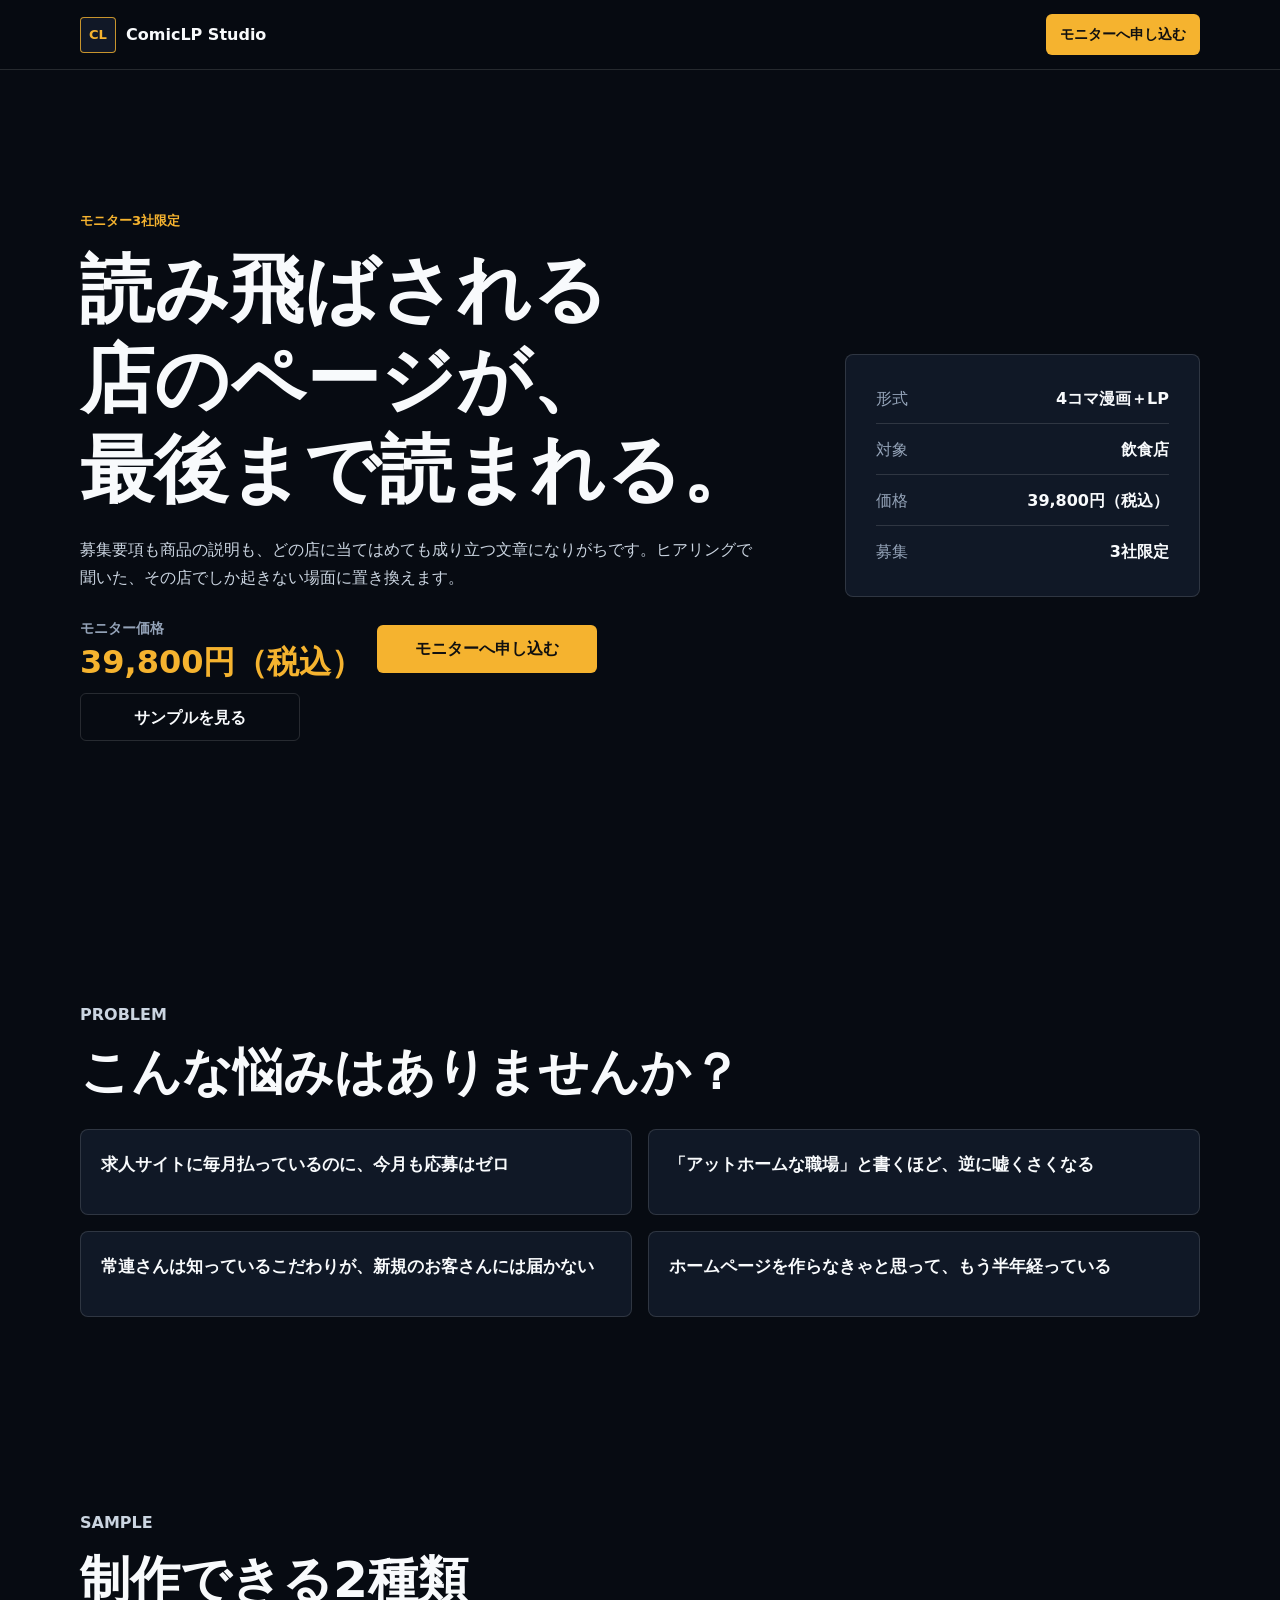
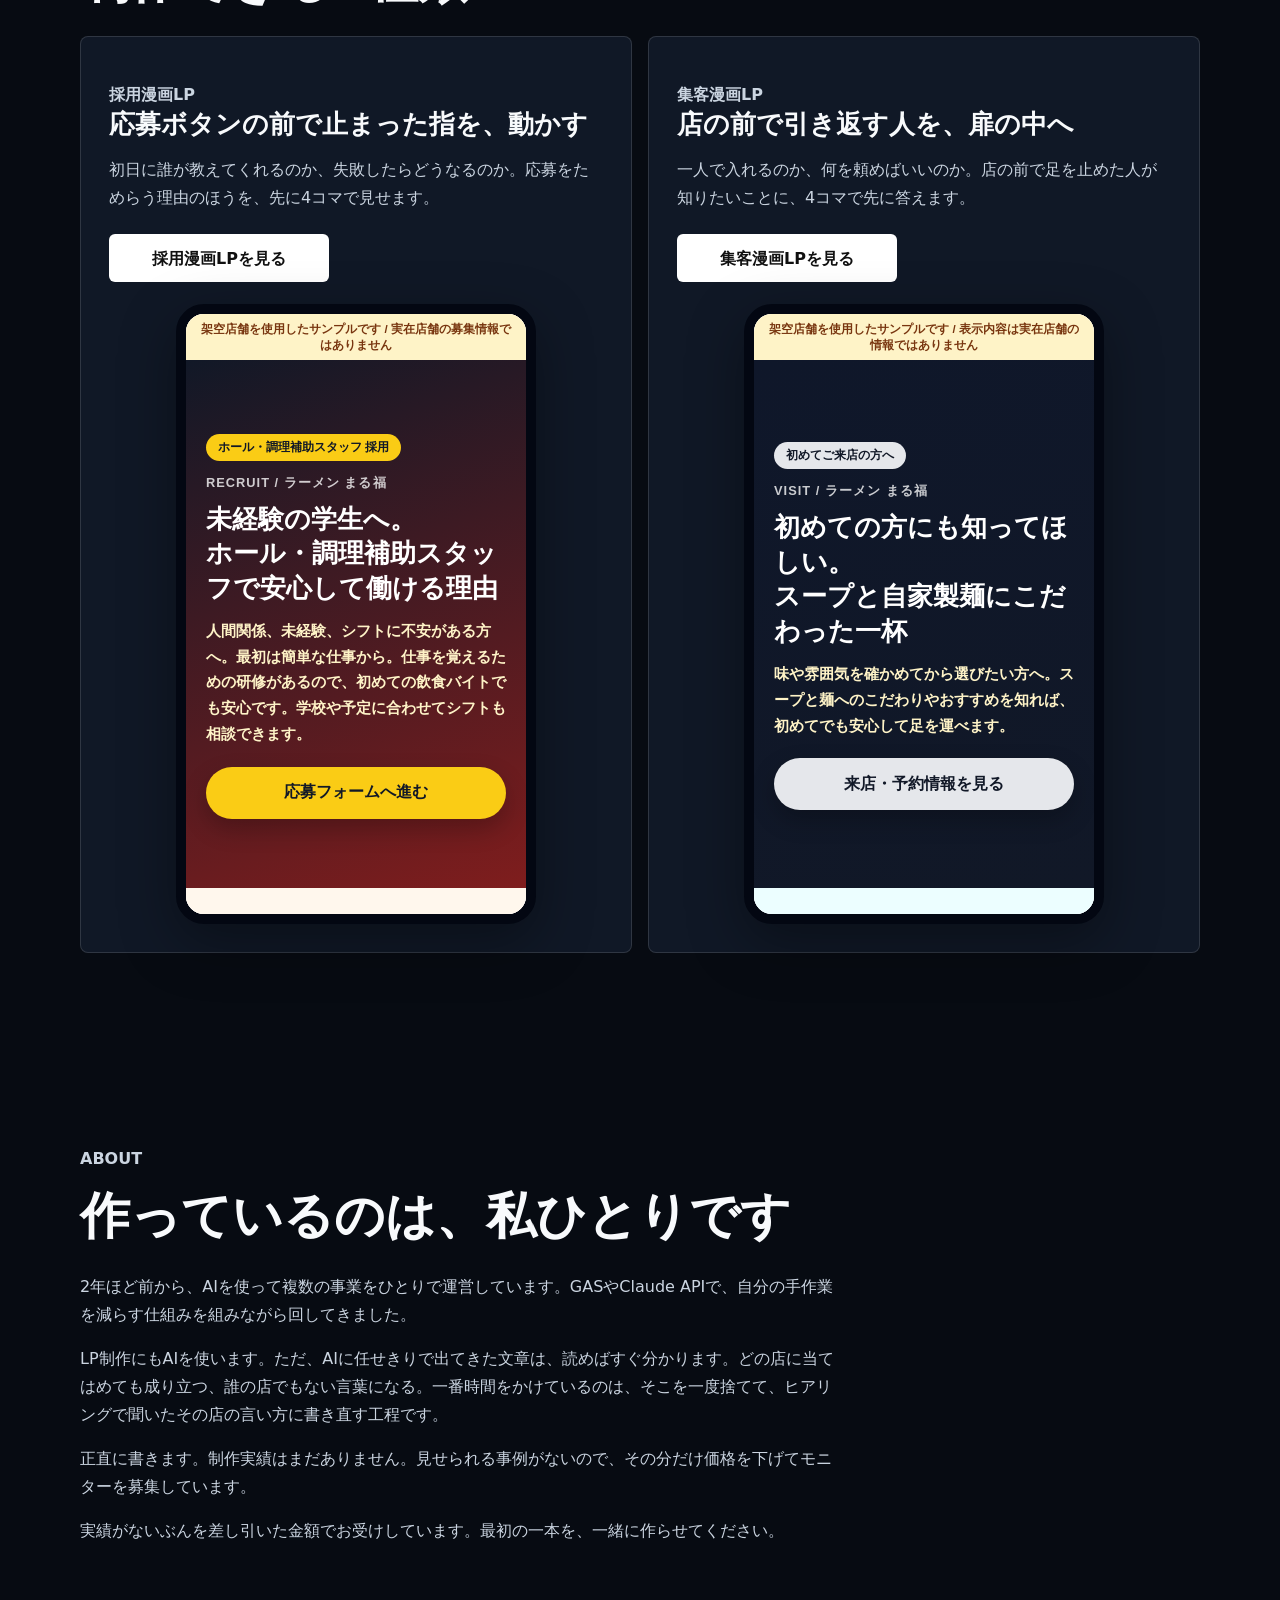
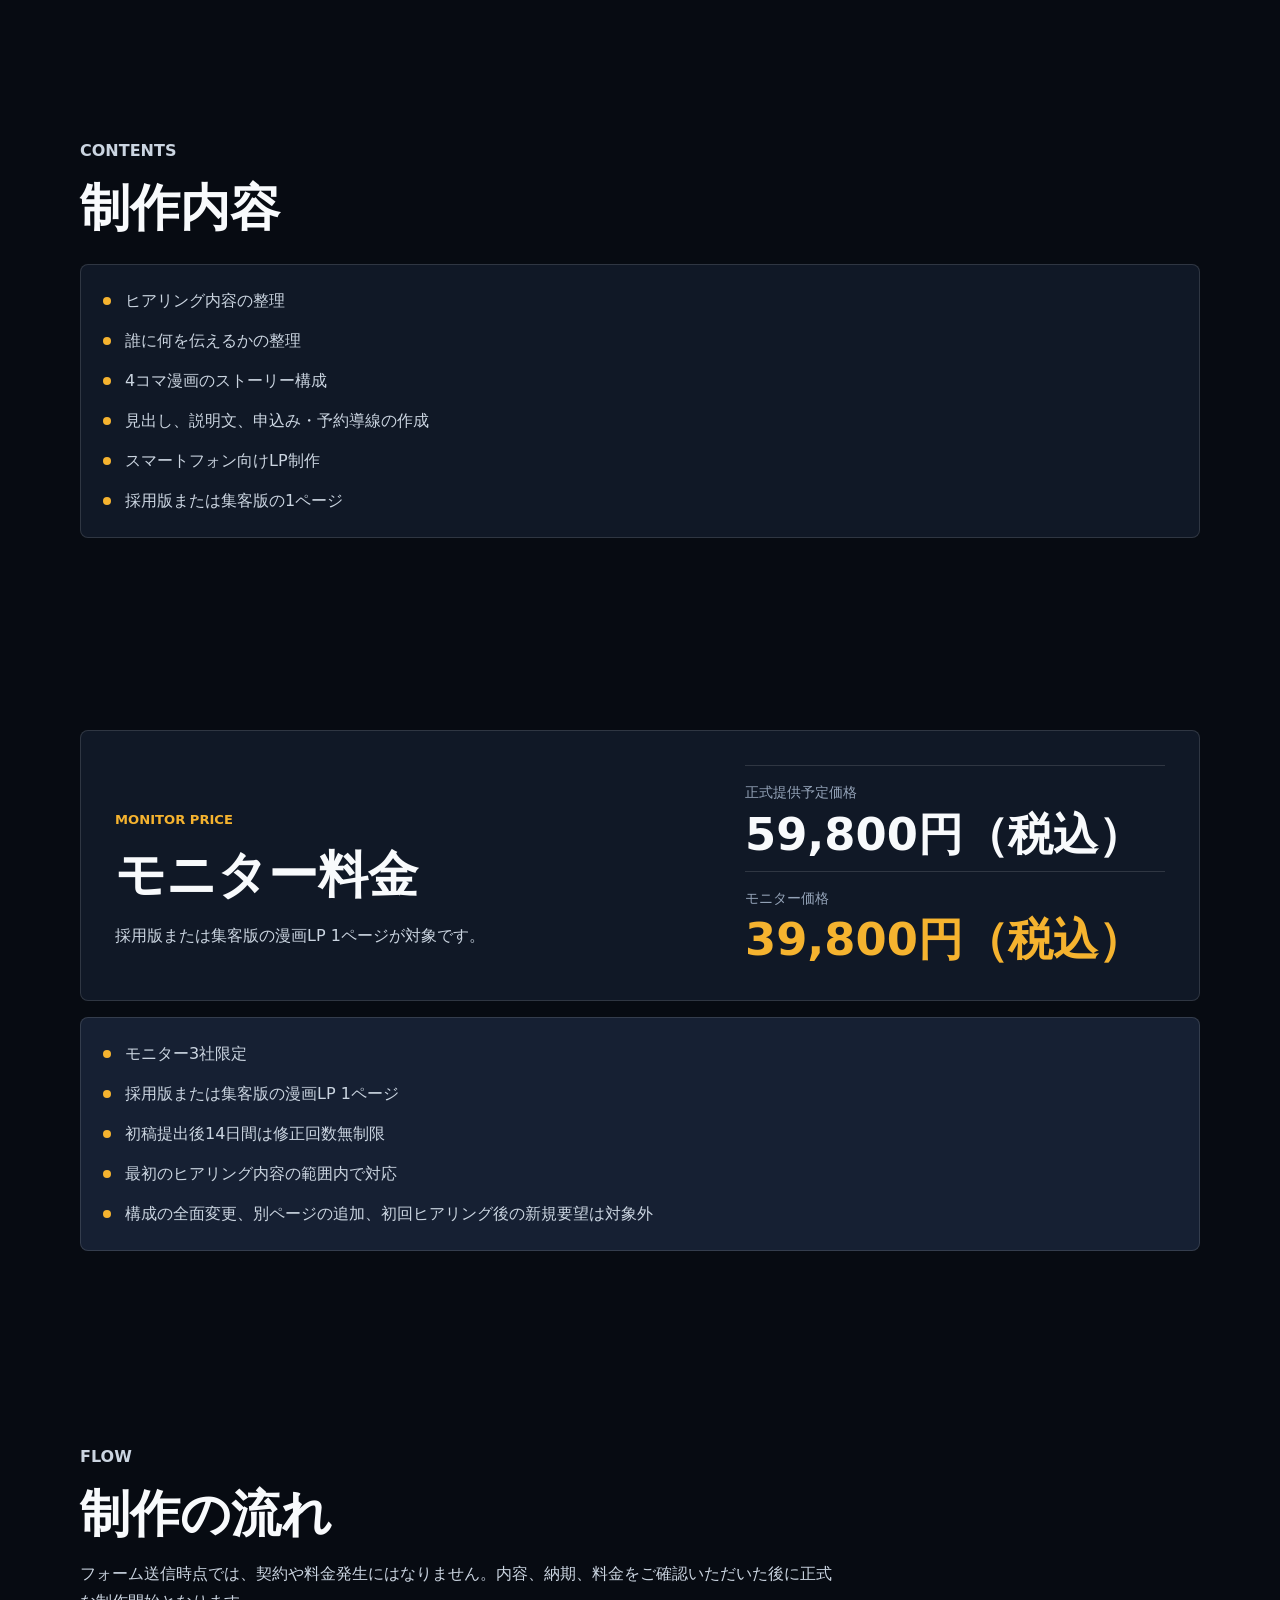
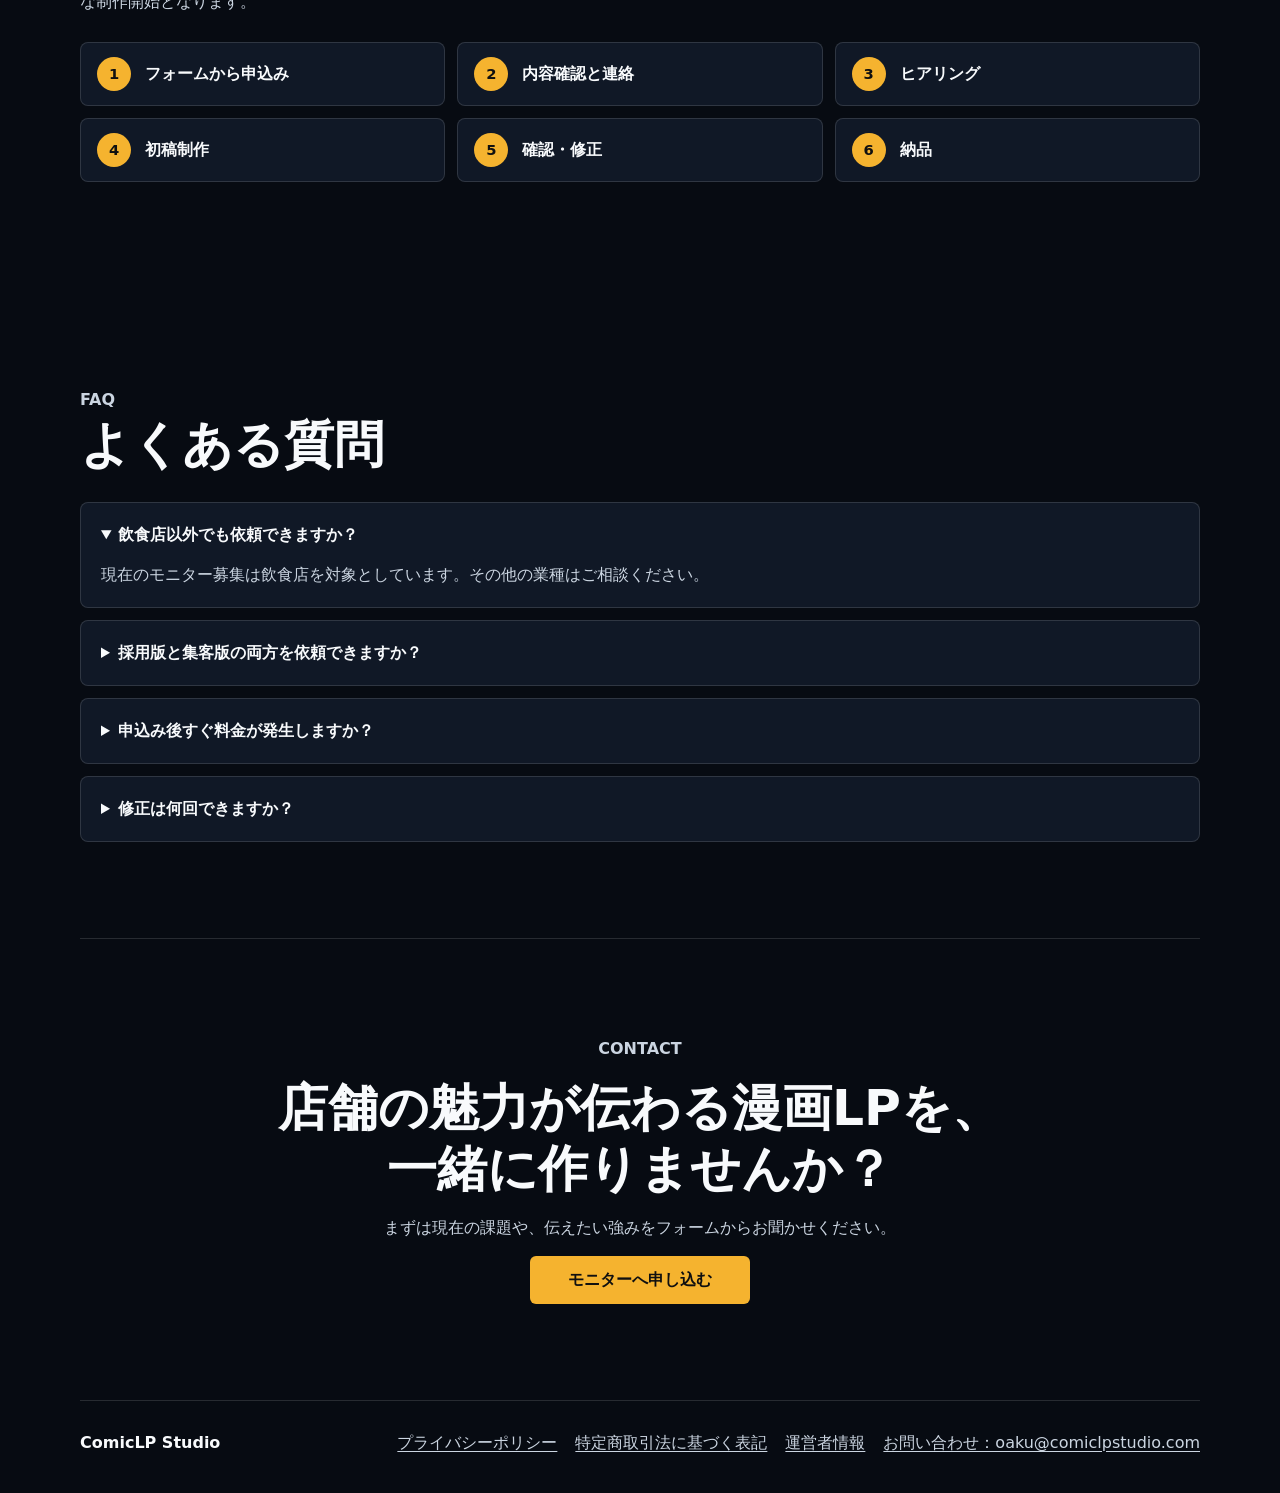
==== monitor/index.html @ be1a7aa9 "Raise monitor pricing to 39,800 yen Monitor price 9,800 -> 39,800 yen, planned regular price 39,800 " ====
<!doctype html>
<html lang="ja">
<head>
  <meta charset="UTF-8" />
  <meta name="viewport" content="width=device-width, initial-scale=1.0" />
  <meta name="description" content="ComicLP Studioは、飲食店の採用や来店につなげる内容を4コマ漫画とスマホLPにまとめる制作サービスです。" />
  <title>ComicLP Studio | モニター募集</title>
  <link rel="stylesheet" href="./style.css" />
</head>
<body>
  <a class="skip-link" href="#main">本文へ移動</a>

  <header class="site-header">
    <a class="brand" href="./" aria-label="ComicLP Studio">
      <span class="brand-mark" aria-hidden="true">CL</span>
      <span>ComicLP Studio</span>
    </a>
    <a class="header-cta" href="https://docs.google.com/forms/d/e/1FAIpQLSeUxKD--f7Q-5MHm_5NgAapy4Ypny5XCe5Upr11thAgPYnd_Q/viewform" target="_blank" rel="noopener noreferrer">モニターへ申し込む</a>
  </header>

  <main id="main">
    <section class="hero section">
      <div class="hero-copy">
        <p class="eyebrow">モニター3社限定</p>
        <h1>
          <span class="hero-title-line">読み飛ばされる</span>
          <span class="hero-title-line">店のページが、</span>
          <span class="hero-title-line">最後まで読まれる。</span>
        </h1>
        <p class="hero-lead">
          募集要項も商品の説明も、どの店に当てはめても成り立つ文章になりがちです。ヒアリングで聞いた、その店でしか起きない場面に置き換えます。
        </p>
        <div class="hero-offer">
          <p class="hero-price"><span>モニター価格</span><strong>39,800円（税込）</strong></p>
          <a class="button primary" href="https://docs.google.com/forms/d/e/1FAIpQLSeUxKD--f7Q-5MHm_5NgAapy4Ypny5XCe5Upr11thAgPYnd_Q/viewform" target="_blank" rel="noopener noreferrer">モニターへ申し込む</a>
        </div>
        <div class="hero-actions">
          <a class="button ghost" href="#samples">サンプルを見る</a>
        </div>
      </div>
      <div class="hero-panel" aria-label="制作内容の概要">
        <dl>
          <div>
            <dt>形式</dt>
            <dd>4コマ漫画＋LP</dd>
          </div>
          <div>
            <dt>対象</dt>
            <dd>飲食店</dd>
          </div>
          <div>
            <dt>価格</dt>
            <dd>39,800円（税込）</dd>
          </div>
          <div>
            <dt>募集</dt>
            <dd>3社限定</dd>
          </div>
        </dl>
      </div>
    </section>

    <section class="section problems">
      <div class="section-heading">
        <p class="section-label">Problem</p>
        <h2>こんな悩みはありませんか？</h2>
      </div>
      <div class="problem-grid">
        <article>求人サイトに毎月払っているのに、今月も応募はゼロ</article>
        <article>「アットホームな職場」と書くほど、逆に嘘くさくなる</article>
        <article>常連さんは知っているこだわりが、新規のお客さんには届かない</article>
        <article>ホームページを作らなきゃと思って、もう半年経っている</article>
      </div>
    </section>

    <section id="samples" class="section samples">
      <div class="section-heading">
        <p class="section-label">Sample</p>
        <h2>制作できる2種類</h2>
      </div>
      <div class="sample-grid">
        <article class="sample-card">
          <div class="sample-copy">
            <p class="sample-type">採用漫画LP</p>
            <h3>応募ボタンの前で止まった指を、動かす</h3>
            <p>
              初日に誰が教えてくれるのか、失敗したらどうなるのか。応募をためらう理由のほうを、先に4コマで見せます。
            </p>
            <a class="button secondary" href="../samples/recruiting/">採用漫画LPを見る</a>
          </div>
          <div class="phone-frame" aria-label="採用漫画LPのスマホプレビュー">
            <iframe src="../samples/recruiting/" title="採用漫画LPサンプル" loading="lazy"></iframe>
          </div>
        </article>

        <article class="sample-card">
          <div class="sample-copy">
            <p class="sample-type">集客漫画LP</p>
            <h3>店の前で引き返す人を、扉の中へ</h3>
            <p>
              一人で入れるのか、何を頼めばいいのか。店の前で足を止めた人が知りたいことに、4コマで先に答えます。
            </p>
            <a class="button secondary" href="../samples/leadgen/">集客漫画LPを見る</a>
          </div>
          <div class="phone-frame" aria-label="集客漫画LPのスマホプレビュー">
            <iframe src="../samples/leadgen/" title="集客漫画LPサンプル" loading="lazy"></iframe>
          </div>
        </article>
      </div>
    </section>

    <section class="section about">
      <div class="section-heading">
        <p class="section-label">About</p>
        <h2>作っているのは、私ひとりです</h2>
      </div>
      <div class="about-body">
        <p>2年ほど前から、AIを使って複数の事業をひとりで運営しています。GASやClaude APIで、自分の手作業を減らす仕組みを組みながら回してきました。</p>
        <p>LP制作にもAIを使います。ただ、AIに任せきりで出てきた文章は、読めばすぐ分かります。どの店に当てはめても成り立つ、誰の店でもない言葉になる。一番時間をかけているのは、そこを一度捨てて、ヒアリングで聞いたその店の言い方に書き直す工程です。</p>
        <p>正直に書きます。制作実績はまだありません。見せられる事例がないので、その分だけ価格を下げてモニターを募集しています。</p>
        <p>実績がないぶんを差し引いた金額でお受けしています。最初の一本を、一緒に作らせてください。</p>
      </div>
    </section>

    <section class="section deliverables">
      <div class="section-heading">
        <p class="section-label">Contents</p>
        <h2>制作内容</h2>
      </div>
      <ul class="check-list">
        <li>ヒアリング内容の整理</li>
        <li>誰に何を伝えるかの整理</li>
        <li>4コマ漫画のストーリー構成</li>
        <li>見出し、説明文、申込み・予約導線の作成</li>
        <li>スマートフォン向けLP制作</li>
        <li>採用版または集客版の1ページ</li>
      </ul>
    </section>

    <section class="section pricing">
      <div class="price-box">
        <div>
          <p class="section-label">Monitor Price</p>
          <h2>モニター料金</h2>
          <p class="price-note">採用版または集客版の漫画LP 1ページが対象です。</p>
        </div>
        <div class="price-stack">
          <p><span>正式提供予定価格</span><strong>59,800円（税込）</strong></p>
          <p class="monitor-price"><span>モニター価格</span><strong>39,800円（税込）</strong></p>
        </div>
      </div>
      <ul class="terms-list">
        <li>モニター3社限定</li>
        <li>採用版または集客版の漫画LP 1ページ</li>
        <li>初稿提出後14日間は修正回数無制限</li>
        <li>最初のヒアリング内容の範囲内で対応</li>
        <li>構成の全面変更、別ページの追加、初回ヒアリング後の新規要望は対象外</li>
      </ul>
    </section>

    <section class="section flow">
      <div class="section-heading">
        <p class="section-label">Flow</p>
        <h2>制作の流れ</h2>
        <p>フォーム送信時点では、契約や料金発生にはなりません。内容、納期、料金をご確認いただいた後に正式な制作開始となります。</p>
      </div>
      <ol class="flow-list">
        <li><span>1</span>フォームから申込み</li>
        <li><span>2</span>内容確認と連絡</li>
        <li><span>3</span>ヒアリング</li>
        <li><span>4</span>初稿制作</li>
        <li><span>5</span>確認・修正</li>
        <li><span>6</span>納品</li>
      </ol>
    </section>

    <section class="section faq">
      <div class="section-heading">
        <p class="section-label">FAQ</p>
        <h2>よくある質問</h2>
      </div>
      <div class="faq-list">
        <details open>
          <summary>飲食店以外でも依頼できますか？</summary>
          <p>現在のモニター募集は飲食店を対象としています。その他の業種はご相談ください。</p>
        </details>
        <details>
          <summary>採用版と集客版の両方を依頼できますか？</summary>
          <p>モニター価格はどちらか1ページが対象です。2ページ目は別途ご相談ください。</p>
        </details>
        <details>
          <summary>申込み後すぐ料金が発生しますか？</summary>
          <p>いいえ。内容、納期、料金をご確認いただいた後に正式な制作開始となります。</p>
        </details>
        <details>
          <summary>修正は何回できますか？</summary>
          <p>初稿提出後14日間、最初のヒアリング内容の範囲内で回数無制限です。</p>
        </details>
      </div>
    </section>

    <section class="section final-cta">
      <p class="section-label">Contact</p>
      <h2>店舗の魅力が伝わる漫画LPを、<br>一緒に作りませんか？</h2>
      <p>まずは現在の課題や、伝えたい強みをフォームからお聞かせください。</p>
      <a class="button primary" href="https://docs.google.com/forms/d/e/1FAIpQLSeUxKD--f7Q-5MHm_5NgAapy4Ypny5XCe5Upr11thAgPYnd_Q/viewform" target="_blank" rel="noopener noreferrer">モニターへ申し込む</a>
    </section>
  </main>

  <footer class="site-footer">
    <div>
      <p class="footer-brand">ComicLP Studio</p>
    </div>
    <nav aria-label="フッターリンク">
      <a href="./privacy/">プライバシーポリシー</a>
      <a href="./legal/">特定商取引法に基づく表記</a>
      <a href="./operator/">運営者情報</a>
      <a href="mailto:oaku@comiclpstudio.com">お問い合わせ：oaku@comiclpstudio.com</a>
    </nav>
  </footer>

  <script src="./script.js" defer></script>
</body>
</html>
---- monitor/style.css ----
:root {
  color-scheme: dark;
  --bg: #070b12;
  --panel: #101826;
  --panel-soft: #162033;
  --line: rgba(255, 255, 255, 0.13);
  --text: #f8fafc;
  --muted: #cbd5e1;
  --subtle: #94a3b8;
  --accent: #f5b32f;
  --accent-strong: #f97316;
  --ink: #101010;
  --max: 1120px;
}

* {
  box-sizing: border-box;
}

html {
  scroll-behavior: smooth;
}

body {
  margin: 0;
  overflow-x: hidden;
  background: var(--bg);
  color: var(--text);
  font-family: "Yu Gothic", "YuGothic", "Hiragino Kaku Gothic ProN", "Meiryo", system-ui, sans-serif;
  line-height: 1.75;
  letter-spacing: 0;
}

a {
  color: inherit;
}

.skip-link {
  position: absolute;
  left: 16px;
  top: -80px;
  z-index: 10;
  border-radius: 4px;
  background: var(--accent);
  color: var(--ink);
  padding: 10px 14px;
  font-weight: 700;
}

.skip-link:focus {
  top: 16px;
}

.site-header {
  position: sticky;
  top: 0;
  z-index: 5;
  display: flex;
  align-items: center;
  justify-content: space-between;
  gap: 14px;
  width: 100%;
  border-bottom: 1px solid var(--line);
  background: rgba(7, 11, 18, 0.94);
  padding: 14px max(18px, calc((100vw - var(--max)) / 2));
  backdrop-filter: blur(12px);
}

.brand {
  display: inline-flex;
  align-items: center;
  gap: 10px;
  min-width: 0;
  color: var(--text);
  text-decoration: none;
  font-weight: 800;
  line-height: 1.2;
}

.brand-mark {
  display: inline-grid;
  flex: 0 0 auto;
  width: 36px;
  height: 36px;
  place-items: center;
  border: 1px solid rgba(245, 179, 47, 0.8);
  border-radius: 4px;
  background: #111827;
  color: var(--accent);
  font-size: 0.82rem;
}

.header-cta {
  display: none;
}

.section {
  width: min(100% - 36px, var(--max));
  margin: 0 auto;
  padding: 72px 0;
}

.hero {
  display: grid;
  gap: 32px;
  min-height: calc(100svh - 65px);
  align-items: center;
  padding-top: 42px;
}

.eyebrow,
.section-label,
.sample-type {
  margin: 0 0 12px;
  color: var(--accent);
  font-size: 0.82rem;
  font-weight: 800;
  letter-spacing: 0;
  text-transform: uppercase;
}

h1,
h2,
h3,
p {
  overflow-wrap: anywhere;
}

h1,
h2,
h3 {
  margin: 0;
  line-height: 1.22;
}

h1 {
  max-width: 12em;
  font-size: clamp(2.32rem, 14vw, 5.4rem);
}

.hero h1 {
  max-width: none;
  font-size: clamp(2rem, 9.3vw, 4.6rem);
}

.hero-title-line {
  display: block;
}

h2 {
  font-size: clamp(1.72rem, 8vw, 3.15rem);
}

h3 {
  font-size: clamp(1.15rem, 5vw, 1.6rem);
}

.hero-lead,
.section-heading p,
.sample-copy p,
.price-note,
.final-cta p {
  color: var(--muted);
  font-size: 1rem;
}

.hero-lead {
  max-width: 680px;
  margin: 22px 0 0;
}

.hero-actions,
.hero-offer,
.final-cta {
  display: flex;
  flex-direction: column;
  align-items: flex-start;
  gap: 14px;
}

.hero-actions {
  margin-top: 12px;
}

.hero-offer {
  margin-top: 24px;
}

.hero-price {
  display: grid;
  gap: 2px;
  margin: 0;
}

.hero-price span {
  color: var(--subtle);
  font-size: 0.88rem;
  font-weight: 800;
}

.hero-price strong {
  color: var(--accent);
  font-size: clamp(1.35rem, 6vw, 2rem);
  line-height: 1.2;
}

.button {
  display: inline-flex;
  align-items: center;
  justify-content: center;
  min-height: 48px;
  width: 100%;
  border: 1px solid transparent;
  border-radius: 6px;
  padding: 12px 18px;
  text-align: center;
  text-decoration: none;
  font-weight: 800;
  line-height: 1.35;
  transition: transform 160ms ease, border-color 160ms ease, background 160ms ease;
}

.button:hover,
.button:focus-visible {
  transform: translateY(-1px);
}

.button.primary {
  background: var(--accent);
  color: var(--ink);
}

.button.secondary {
  background: #ffffff;
  color: var(--ink);
}

.button.ghost {
  border-color: var(--line);
  background: transparent;
  color: var(--text);
}

.hero-panel,
.sample-card,
.price-box,
.faq details,
.problem-grid article,
.flow-list li,
.terms-list,
.check-list {
  border: 1px solid var(--line);
  border-radius: 8px;
  background: var(--panel);
}

.hero-panel {
  padding: 22px;
}

.hero-panel p {
  margin: 0;
  color: var(--muted);
}

.hero-panel dl {
  display: grid;
  gap: 10px;
  margin: 0;
}

.hero-panel dl div {
  display: flex;
  justify-content: space-between;
  gap: 14px;
  border-top: 1px solid var(--line);
  padding-top: 12px;
}

.hero-panel dl div:first-child {
  border-top: 0;
  padding-top: 0;
}

.hero-panel dt {
  color: var(--subtle);
}

.hero-panel dd {
  margin: 0;
  color: var(--text);
  font-weight: 800;
  text-align: right;
}

.section-heading {
  max-width: 760px;
  margin-bottom: 26px;
}

.section-heading p:last-child {
  margin: 16px 0 0;
}

.about-body {
  max-width: 760px;
}

.about-body p {
  margin: 16px 0 0;
  color: var(--muted);
  font-size: 1rem;
}

.problem-grid,
.sample-grid {
  display: grid;
  gap: 16px;
}

.problem-grid article {
  min-height: 86px;
  padding: 20px;
  color: var(--text);
  font-size: 1.04rem;
  font-weight: 800;
}

.sample-card {
  display: grid;
  gap: 22px;
  padding: 18px;
}

.sample-copy {
  min-width: 0;
}

.sample-copy p {
  margin: 16px 0 0;
}

.sample-copy .button {
  margin-top: 22px;
}

.phone-frame {
  width: min(100%, 360px);
  height: 620px;
  margin: 0 auto;
  overflow: hidden;
  border: 10px solid #030712;
  border-radius: 28px;
  background: #ffffff;
  box-shadow: 0 18px 55px rgba(0, 0, 0, 0.35);
}

.phone-frame iframe {
  display: block;
  width: 100%;
  height: 100%;
  border: 0;
  background: #ffffff;
}

.check-list,
.terms-list {
  display: grid;
  gap: 12px;
  margin: 0;
  padding: 22px;
  list-style: none;
}

.check-list li,
.terms-list li {
  position: relative;
  padding-left: 22px;
  color: var(--muted);
}

.check-list li::before,
.terms-list li::before {
  position: absolute;
  left: 0;
  top: 0.62em;
  width: 8px;
  height: 8px;
  border-radius: 50%;
  background: var(--accent);
  content: "";
}

.price-box {
  display: grid;
  gap: 24px;
  padding: 24px;
}

.price-stack {
  display: grid;
  gap: 10px;
}

.price-stack p {
  display: grid;
  gap: 4px;
  margin: 0;
  border-top: 1px solid var(--line);
  padding-top: 14px;
}

.price-stack span {
  color: var(--subtle);
  font-size: 0.88rem;
}

.price-stack strong {
  font-size: clamp(1.5rem, 9vw, 2.8rem);
  line-height: 1.15;
}

.monitor-price strong {
  color: var(--accent);
}

.terms-list {
  margin-top: 16px;
  background: var(--panel-soft);
}

.flow-list {
  display: grid;
  gap: 12px;
  margin: 0;
  padding: 0;
  list-style: none;
}

.flow-list li {
  display: flex;
  align-items: center;
  gap: 14px;
  min-height: 64px;
  padding: 14px 16px;
  color: var(--text);
  font-weight: 800;
}

.flow-list span {
  display: inline-grid;
  flex: 0 0 auto;
  width: 34px;
  height: 34px;
  place-items: center;
  border-radius: 50%;
  background: var(--accent);
  color: var(--ink);
  font-size: 0.92rem;
}

.faq-list {
  display: grid;
  gap: 12px;
}

.faq details {
  padding: 18px 20px;
}

.faq summary {
  cursor: pointer;
  color: var(--text);
  font-weight: 800;
}

.faq p {
  margin: 12px 0 0;
  color: var(--muted);
}

.final-cta {
  align-items: center;
  border-top: 1px solid var(--line);
  text-align: center;
}

.final-cta h2 {
  max-width: 780px;
}

.final-cta p {
  max-width: 680px;
  margin: 0;
}

.site-footer {
  display: flex;
  flex-direction: column;
  gap: 18px;
  width: min(100% - 36px, var(--max));
  margin: 0 auto;
  border-top: 1px solid var(--line);
  padding: 28px 0 36px;
  color: var(--muted);
}

.site-footer p {
  margin: 0;
}

.site-footer a,
.legal-main a {
  text-underline-offset: 0.18em;
}

.footer-brand {
  color: var(--text);
  font-weight: 800;
}

.site-footer nav {
  display: flex;
  flex-wrap: wrap;
  gap: 12px 18px;
}

.legal-page {
  min-height: 100svh;
}

.legal-main {
  width: min(100% - 36px, 900px);
  margin: 0 auto;
  padding: 72px 0 96px;
}

.legal-main h1 {
  max-width: none;
  font-size: clamp(2rem, 10vw, 4rem);
}

.legal-lead {
  max-width: 760px;
  margin: 20px 0 0;
  color: var(--muted);
}

.legal-section,
.operator-list {
  border-top: 1px solid var(--line);
  margin-top: 34px;
  padding-top: 28px;
}

.legal-section h2 {
  font-size: clamp(1.22rem, 5vw, 1.7rem);
}

.legal-section p,
.legal-section li,
.operator-list dd {
  color: var(--muted);
}

.legal-section ul {
  display: grid;
  gap: 8px;
  margin: 14px 0 0;
  padding-left: 1.3em;
}

.operator-list {
  display: grid;
  gap: 0;
  margin-bottom: 0;
}

.operator-list div {
  display: grid;
  gap: 6px;
  border-bottom: 1px solid var(--line);
  padding: 18px 0;
}

.operator-list dt {
  color: var(--subtle);
  font-weight: 800;
}

.operator-list dd {
  margin: 0;
}

.operator-list dd p {
  margin: 0;
}

.operator-list dd p + p,
.operator-list dd ul + p,
.operator-list dd p + ul {
  margin-top: 10px;
}

.operator-list dd ul {
  margin: 0;
  padding-left: 1.2em;
}

.legal-disclosure div {
  align-items: start;
}

.legal-note {
  margin-top: 44px;
}

.legal-links {
  display: flex;
  flex-wrap: wrap;
  gap: 12px 18px;
  margin-top: 32px;
}

.back-link {
  margin: 34px 0 0;
}

@media (min-width: 560px) {
  .header-cta {
    display: inline-flex;
    align-items: center;
    justify-content: center;
    min-height: 40px;
    border-radius: 6px;
    background: var(--accent);
    color: var(--ink);
    padding: 8px 14px;
    text-decoration: none;
    font-size: 0.9rem;
    font-weight: 800;
    white-space: nowrap;
  }

  .button {
    width: auto;
    min-width: 220px;
  }

  .hero-actions {
    flex-direction: row;
  }

  .hero-offer {
    flex-direction: row;
    align-items: center;
  }

  .problem-grid {
    grid-template-columns: repeat(2, minmax(0, 1fr));
  }

  .site-footer {
    flex-direction: row;
    align-items: center;
    justify-content: space-between;
  }
}

@media (min-width: 900px) {
  .section {
    padding: 96px 0;
  }

  .hero {
    grid-template-columns: minmax(0, 1.34fr) minmax(300px, 0.66fr);
    gap: 44px;
    padding-top: 32px;
    padding-bottom: 56px;
  }

  .hero-title-line {
    overflow-wrap: normal;
    white-space: nowrap;
    word-break: keep-all;
  }

  .hero-panel {
    padding: 30px;
  }

  .sample-card {
    grid-template-columns: minmax(0, 1fr) minmax(300px, 360px);
    align-items: center;
    padding: 28px;
  }

  .price-box {
    grid-template-columns: minmax(0, 1fr) minmax(300px, 420px);
    align-items: end;
    padding: 34px;
  }

  .flow-list {
    grid-template-columns: repeat(3, minmax(0, 1fr));
  }

  .operator-list div {
    grid-template-columns: 180px minmax(0, 1fr);
    gap: 24px;
  }
}

@media (min-width: 1200px) {
  .sample-grid {
    grid-template-columns: repeat(2, minmax(0, 1fr));
  }

  .sample-card {
    grid-template-columns: minmax(0, 1fr);
  }
}

@media (prefers-reduced-motion: reduce) {
  *,
  *::before,
  *::after {
    scroll-behavior: auto !important;
    transition-duration: 0.01ms !important;
    animation-duration: 0.01ms !important;
  }
}
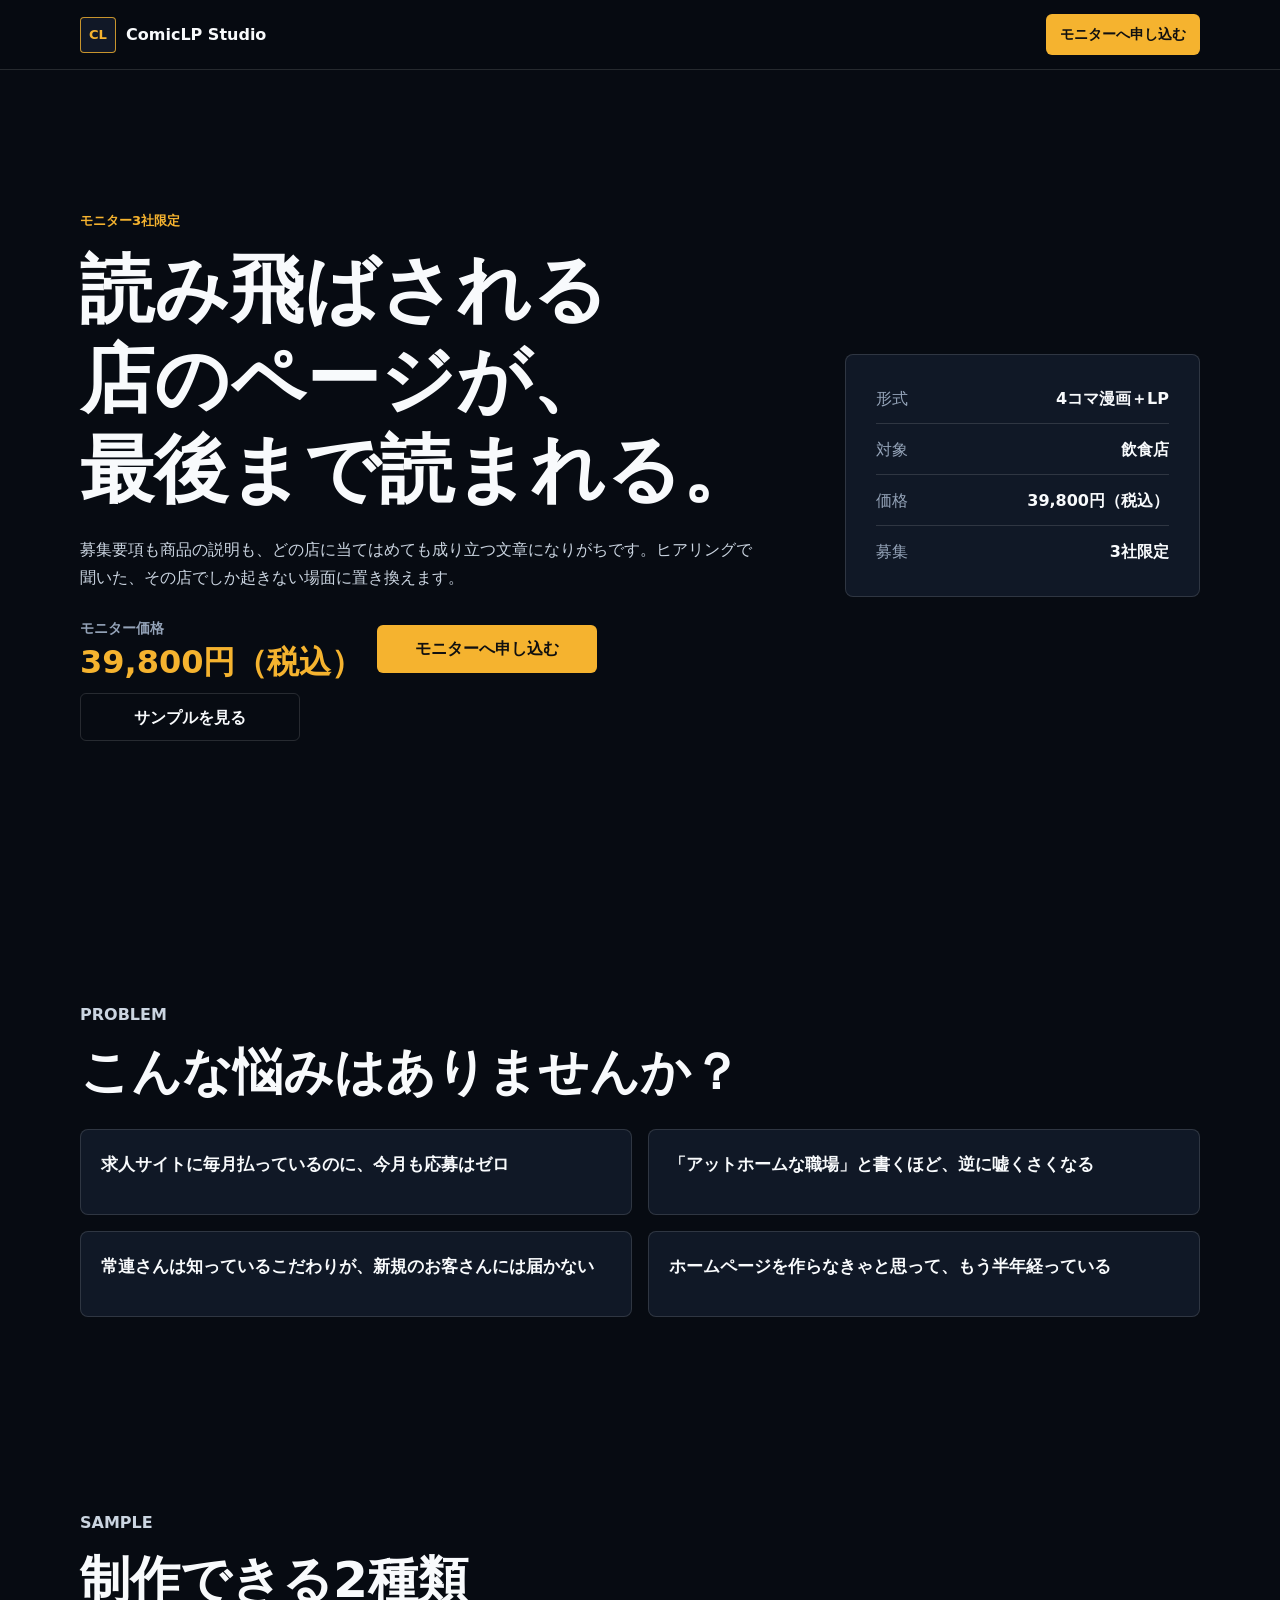
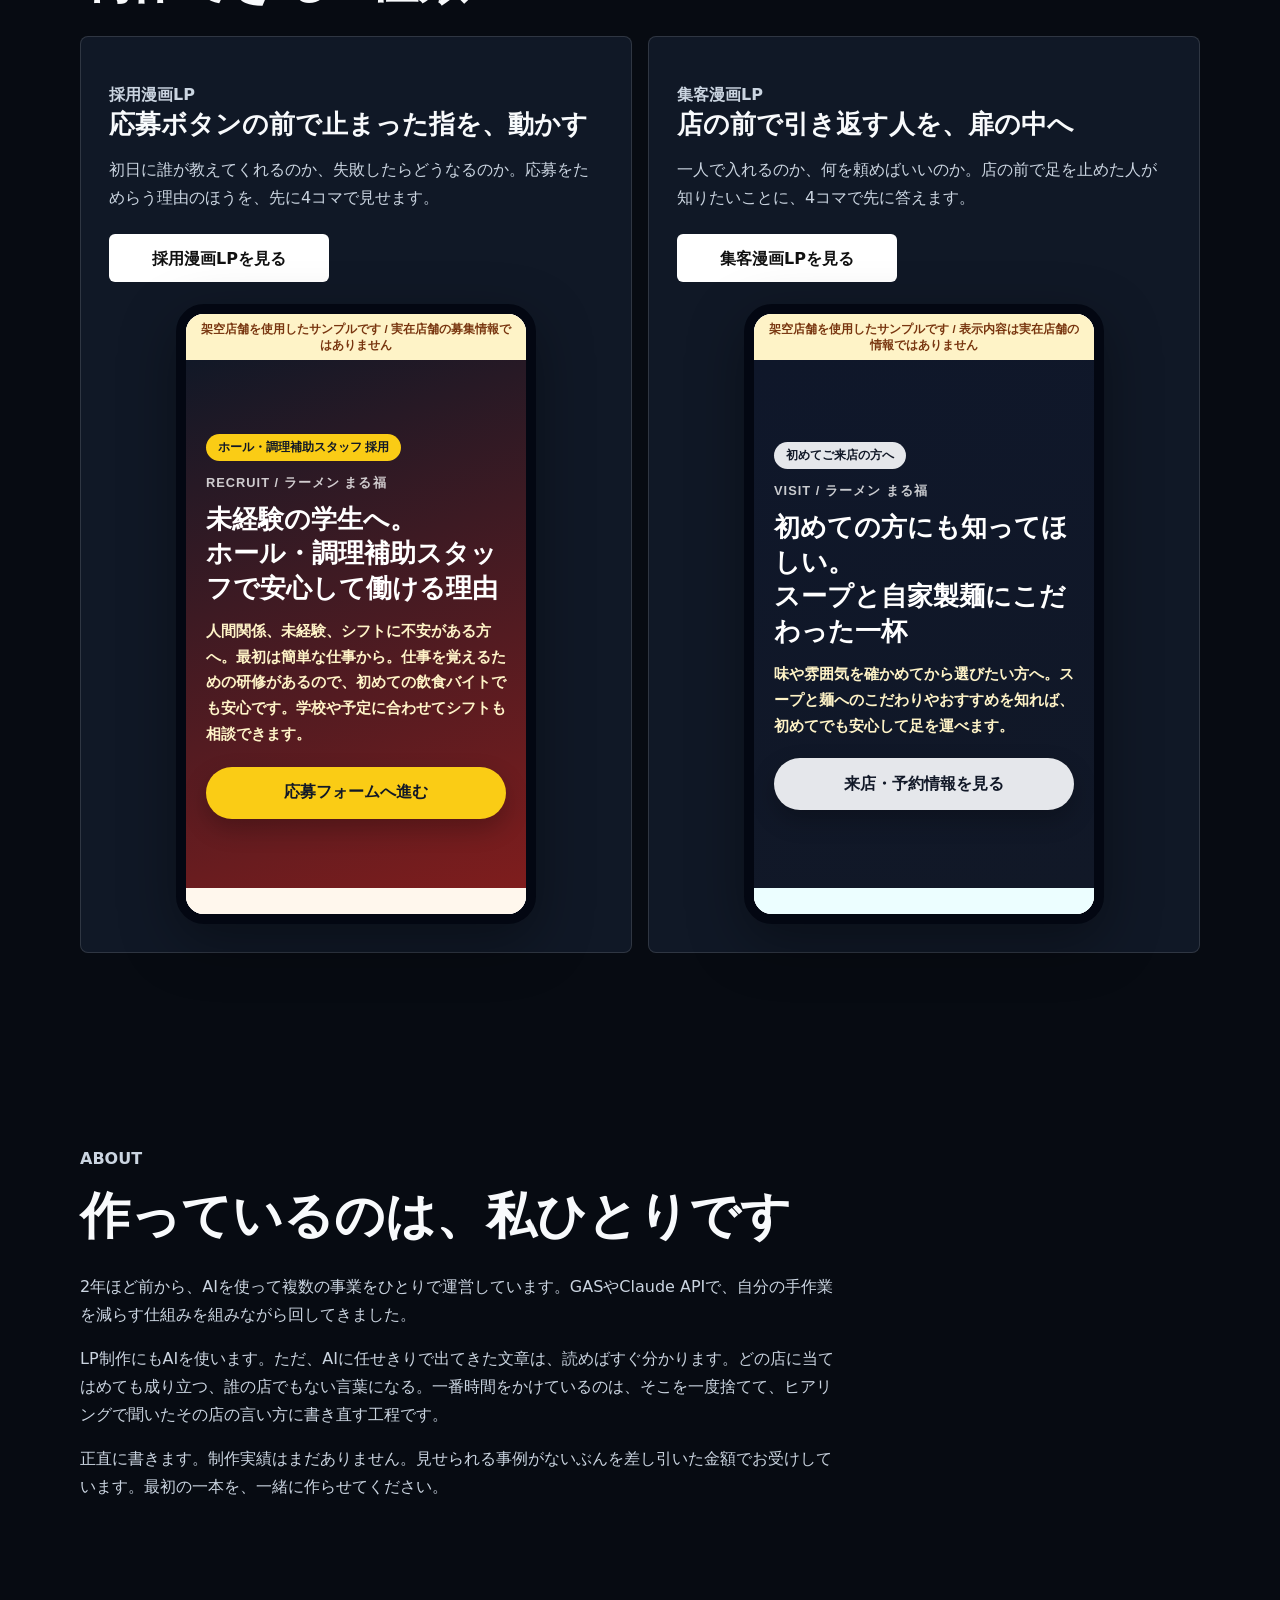
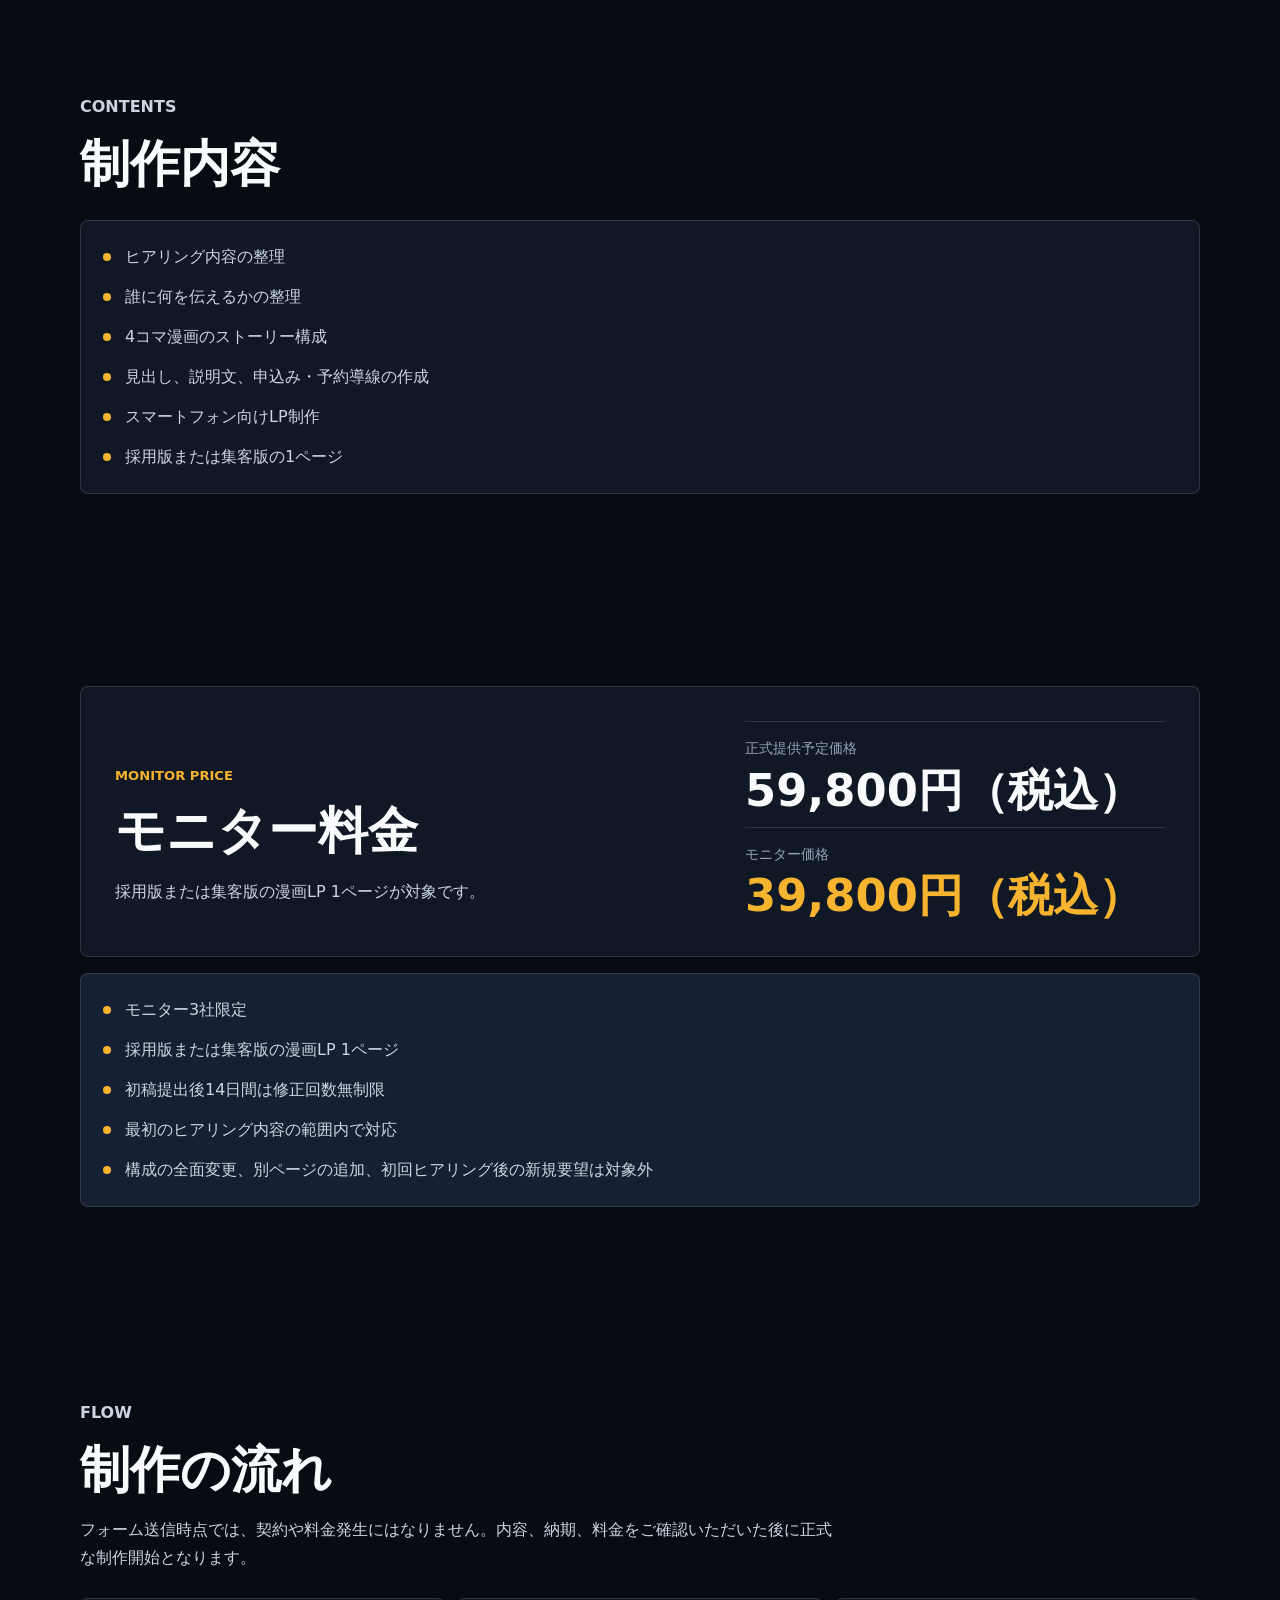
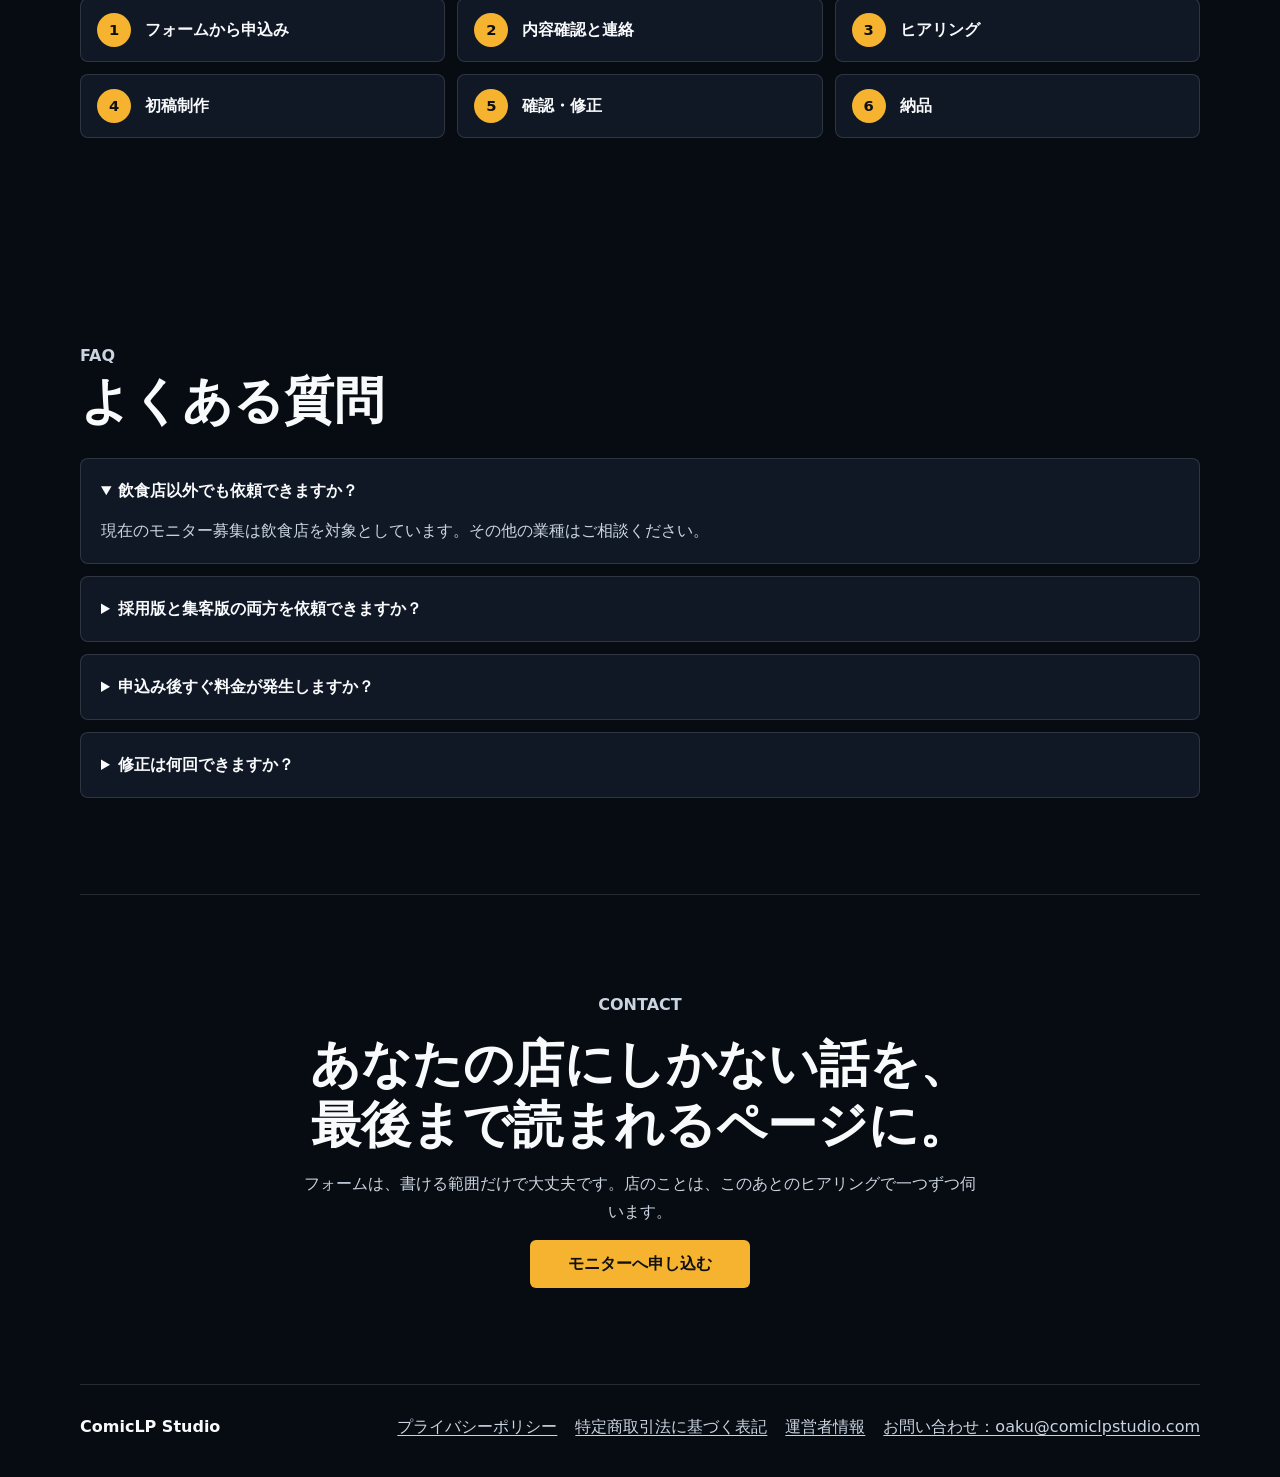
==== commit e2f7588a: "Align lower monitor LP copy with the new headline The hero now promises that a skipped-over page get" ====
--- a/monitor/index.html
+++ b/monitor/index.html
@@ -3,7 +3,7 @@
 <head>
   <meta charset="UTF-8" />
   <meta name="viewport" content="width=device-width, initial-scale=1.0" />
-  <meta name="description" content="ComicLP Studioは、飲食店の採用や来店につなげる内容を4コマ漫画とスマホLPにまとめる制作サービスです。" />
+  <meta name="description" content="どの店にも当てはまる文章ではなく、その店でしか起きない場面に置き換えます。飲食店の採用・集客向けに、最後まで読まれる4コマ漫画LPを制作します。" />
   <title>ComicLP Studio | モニター募集</title>
   <link rel="stylesheet" href="./style.css" />
 </head>
@@ -117,8 +117,7 @@
       <div class="about-body">
         <p>2年ほど前から、AIを使って複数の事業をひとりで運営しています。GASやClaude APIで、自分の手作業を減らす仕組みを組みながら回してきました。</p>
         <p>LP制作にもAIを使います。ただ、AIに任せきりで出てきた文章は、読めばすぐ分かります。どの店に当てはめても成り立つ、誰の店でもない言葉になる。一番時間をかけているのは、そこを一度捨てて、ヒアリングで聞いたその店の言い方に書き直す工程です。</p>
-        <p>正直に書きます。制作実績はまだありません。見せられる事例がないので、その分だけ価格を下げてモニターを募集しています。</p>
-        <p>実績がないぶんを差し引いた金額でお受けしています。最初の一本を、一緒に作らせてください。</p>
+        <p>正直に書きます。制作実績はまだありません。見せられる事例がないぶんを差し引いた金額でお受けしています。最初の一本を、一緒に作らせてください。</p>
       </div>
     </section>
 
@@ -201,8 +200,8 @@
 
     <section class="section final-cta">
       <p class="section-label">Contact</p>
-      <h2>店舗の魅力が伝わる漫画LPを、<br>一緒に作りませんか？</h2>
-      <p>まずは現在の課題や、伝えたい強みをフォームからお聞かせください。</p>
+      <h2>あなたの店にしかない話を、<br>最後まで読まれるページに。</h2>
+      <p>フォームは、書ける範囲だけで大丈夫です。店のことは、このあとのヒアリングで一つずつ伺います。</p>
       <a class="button primary" href="https://docs.google.com/forms/d/e/1FAIpQLSeUxKD--f7Q-5MHm_5NgAapy4Ypny5XCe5Upr11thAgPYnd_Q/viewform" target="_blank" rel="noopener noreferrer">モニターへ申し込む</a>
     </section>
   </main>
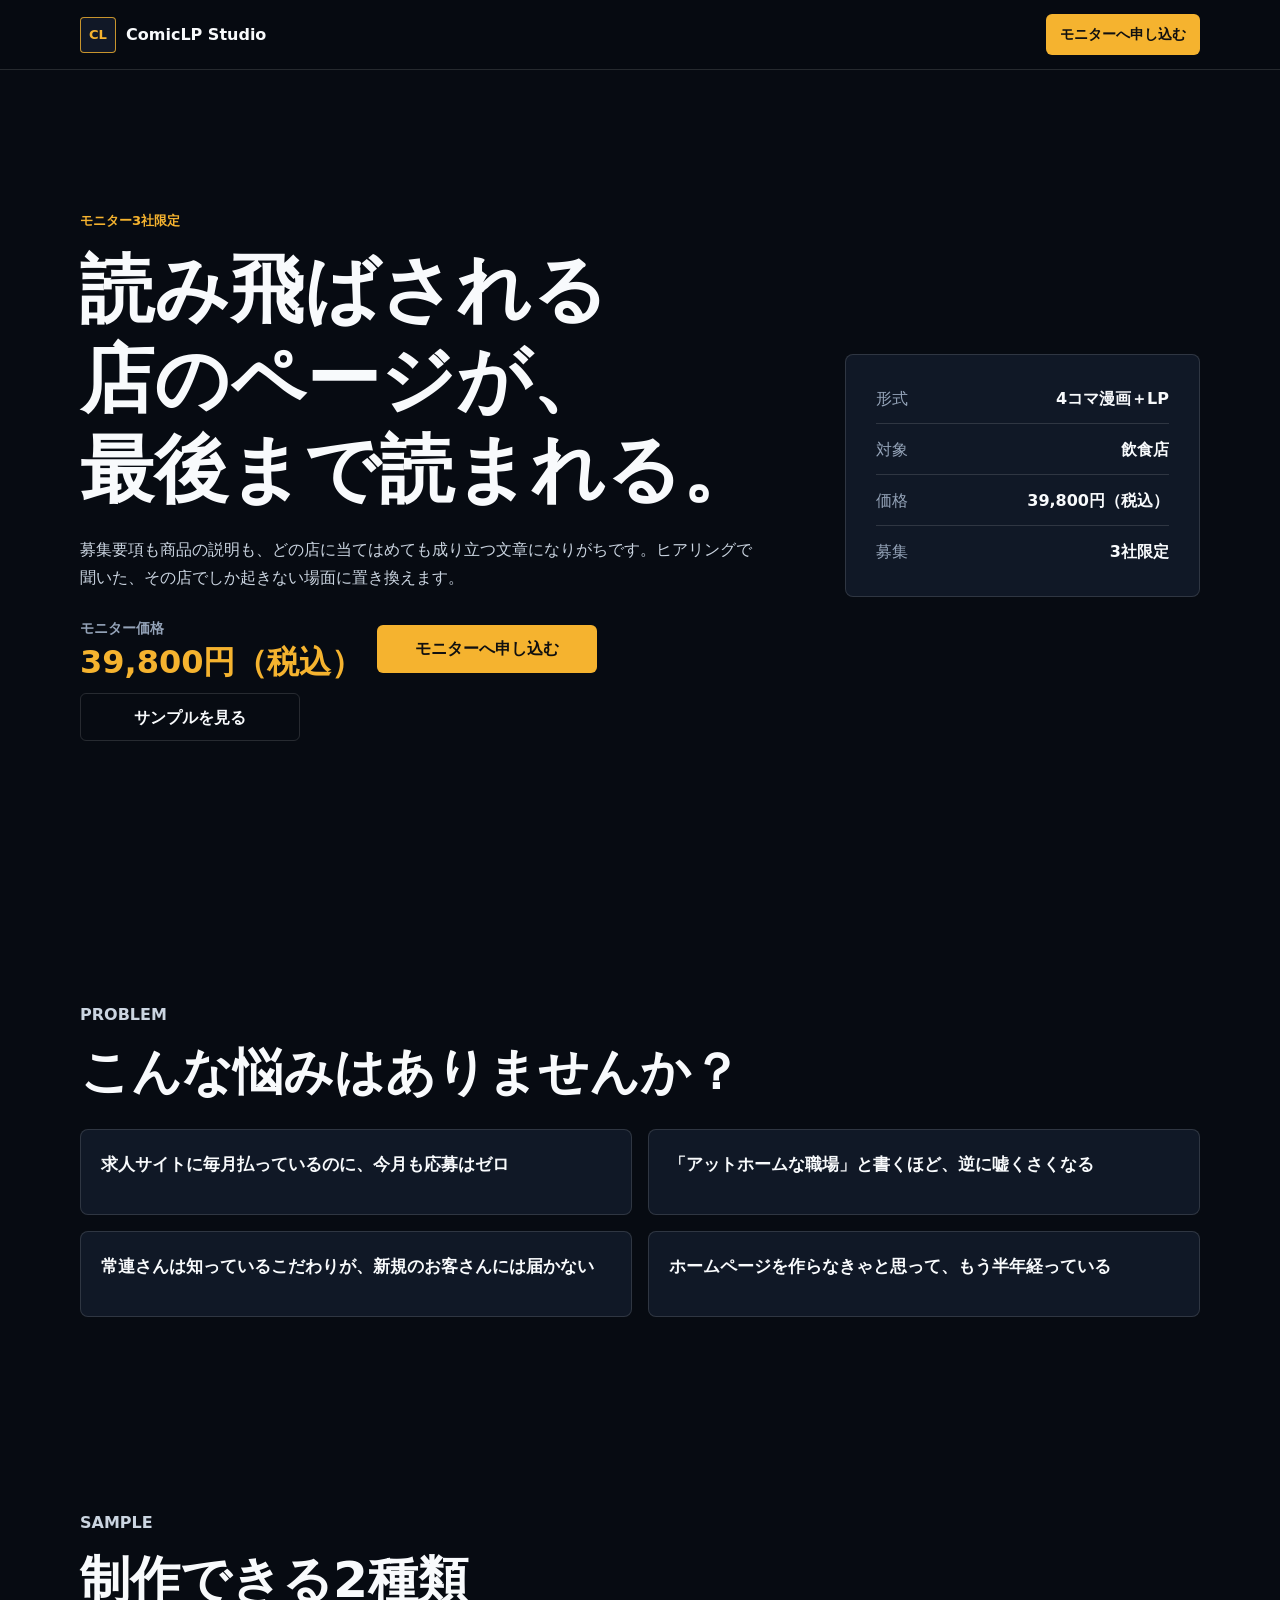
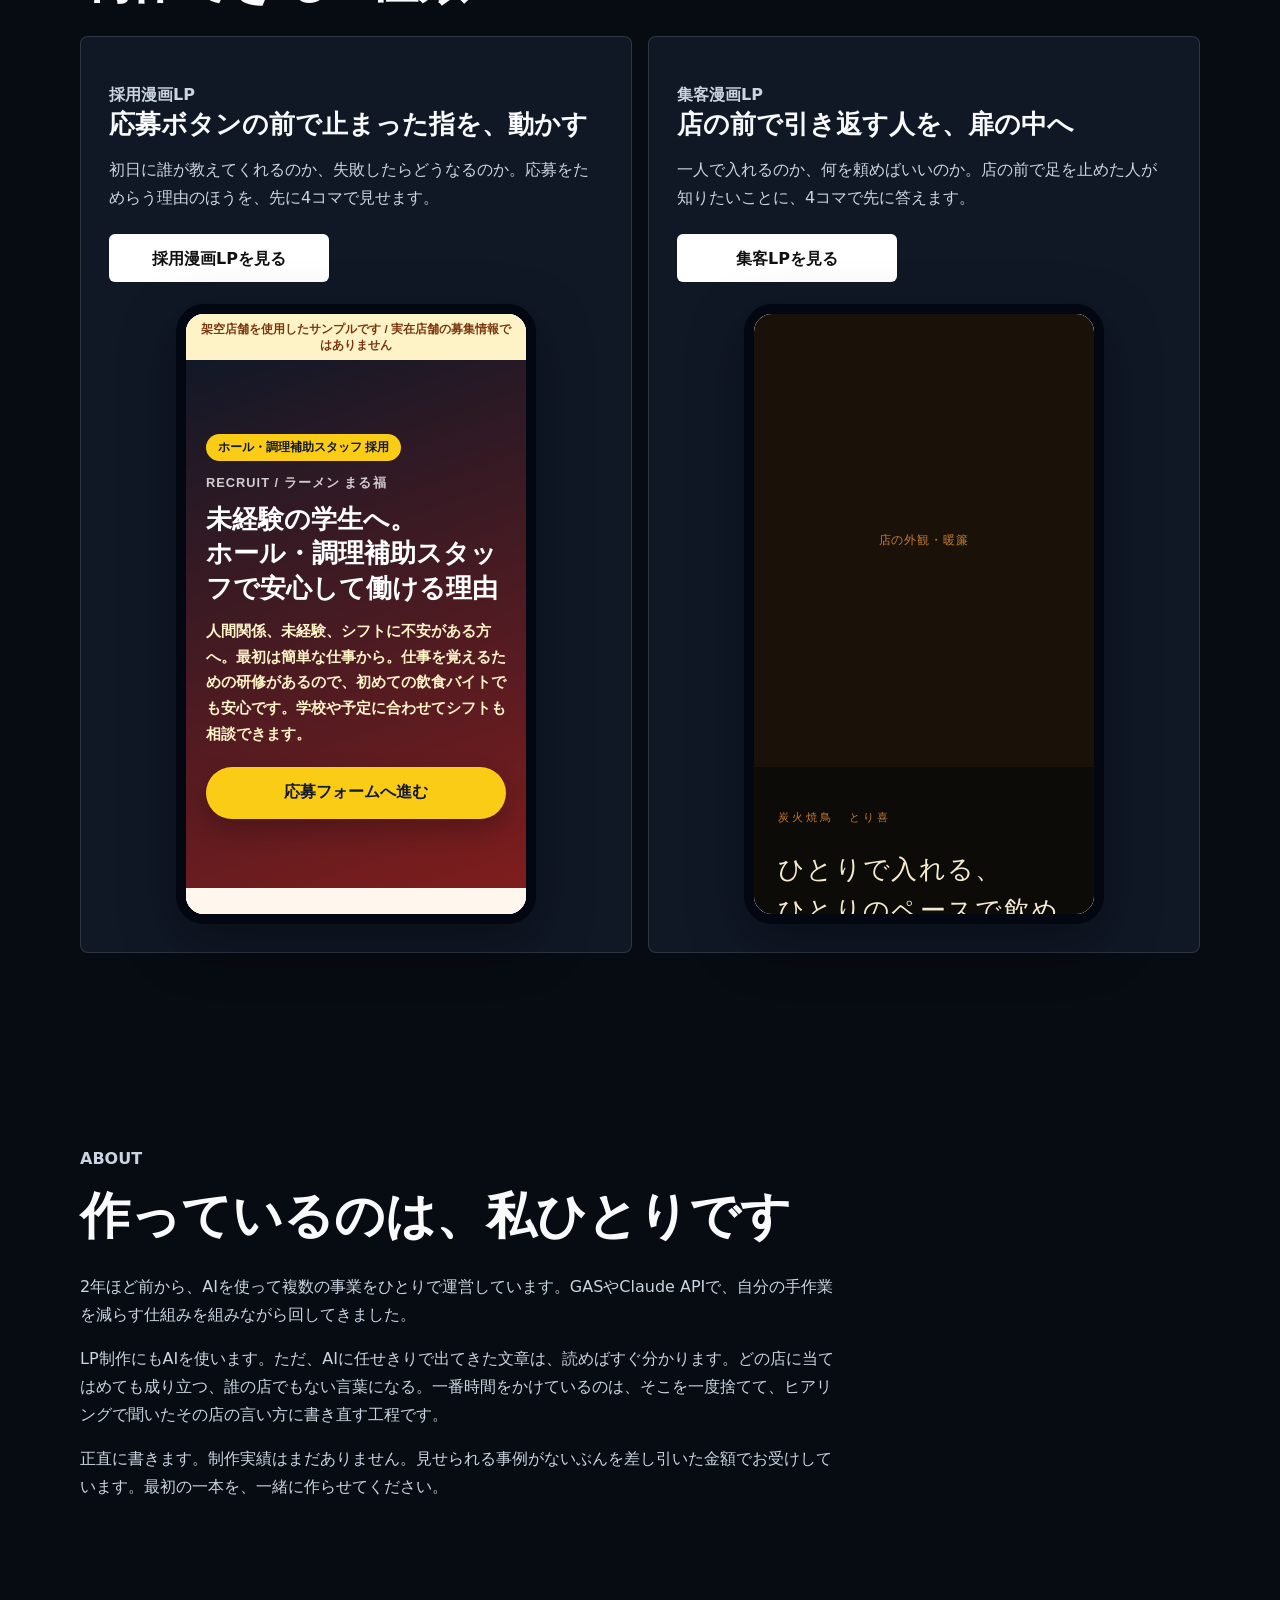
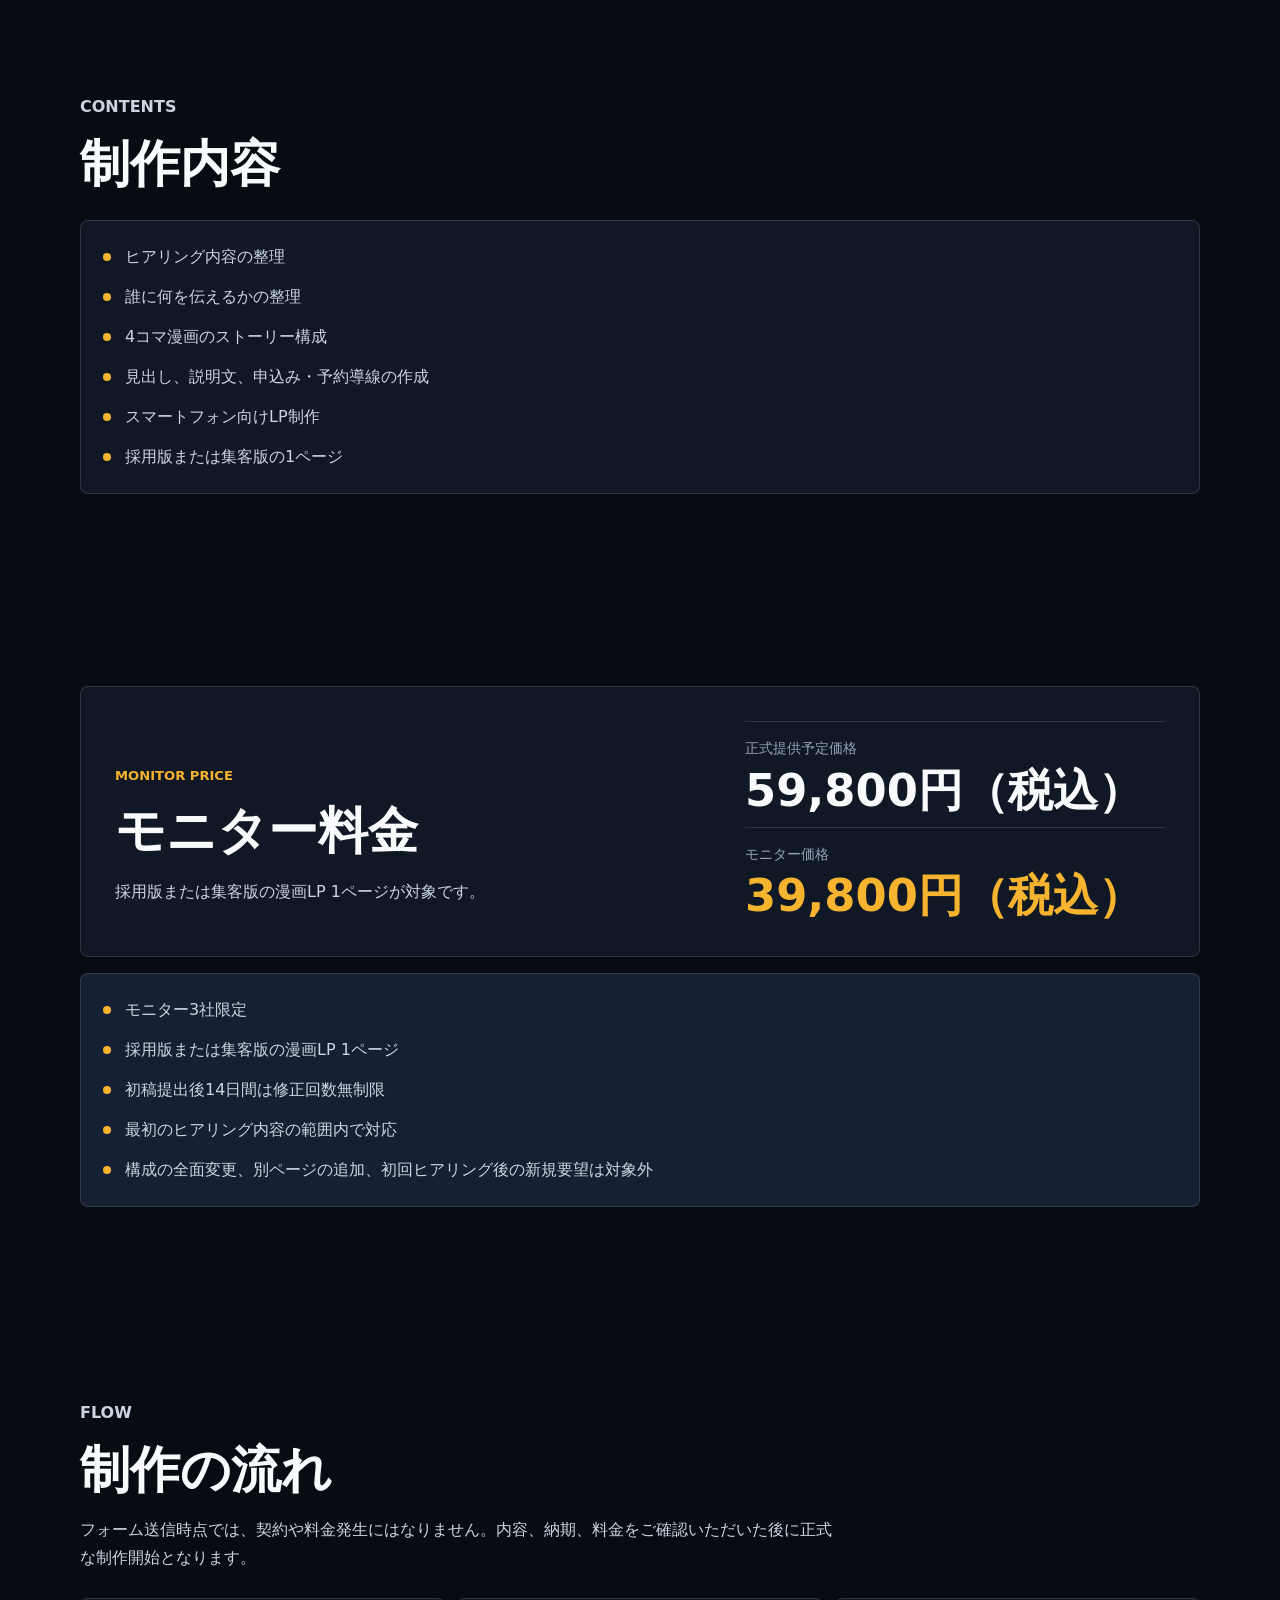
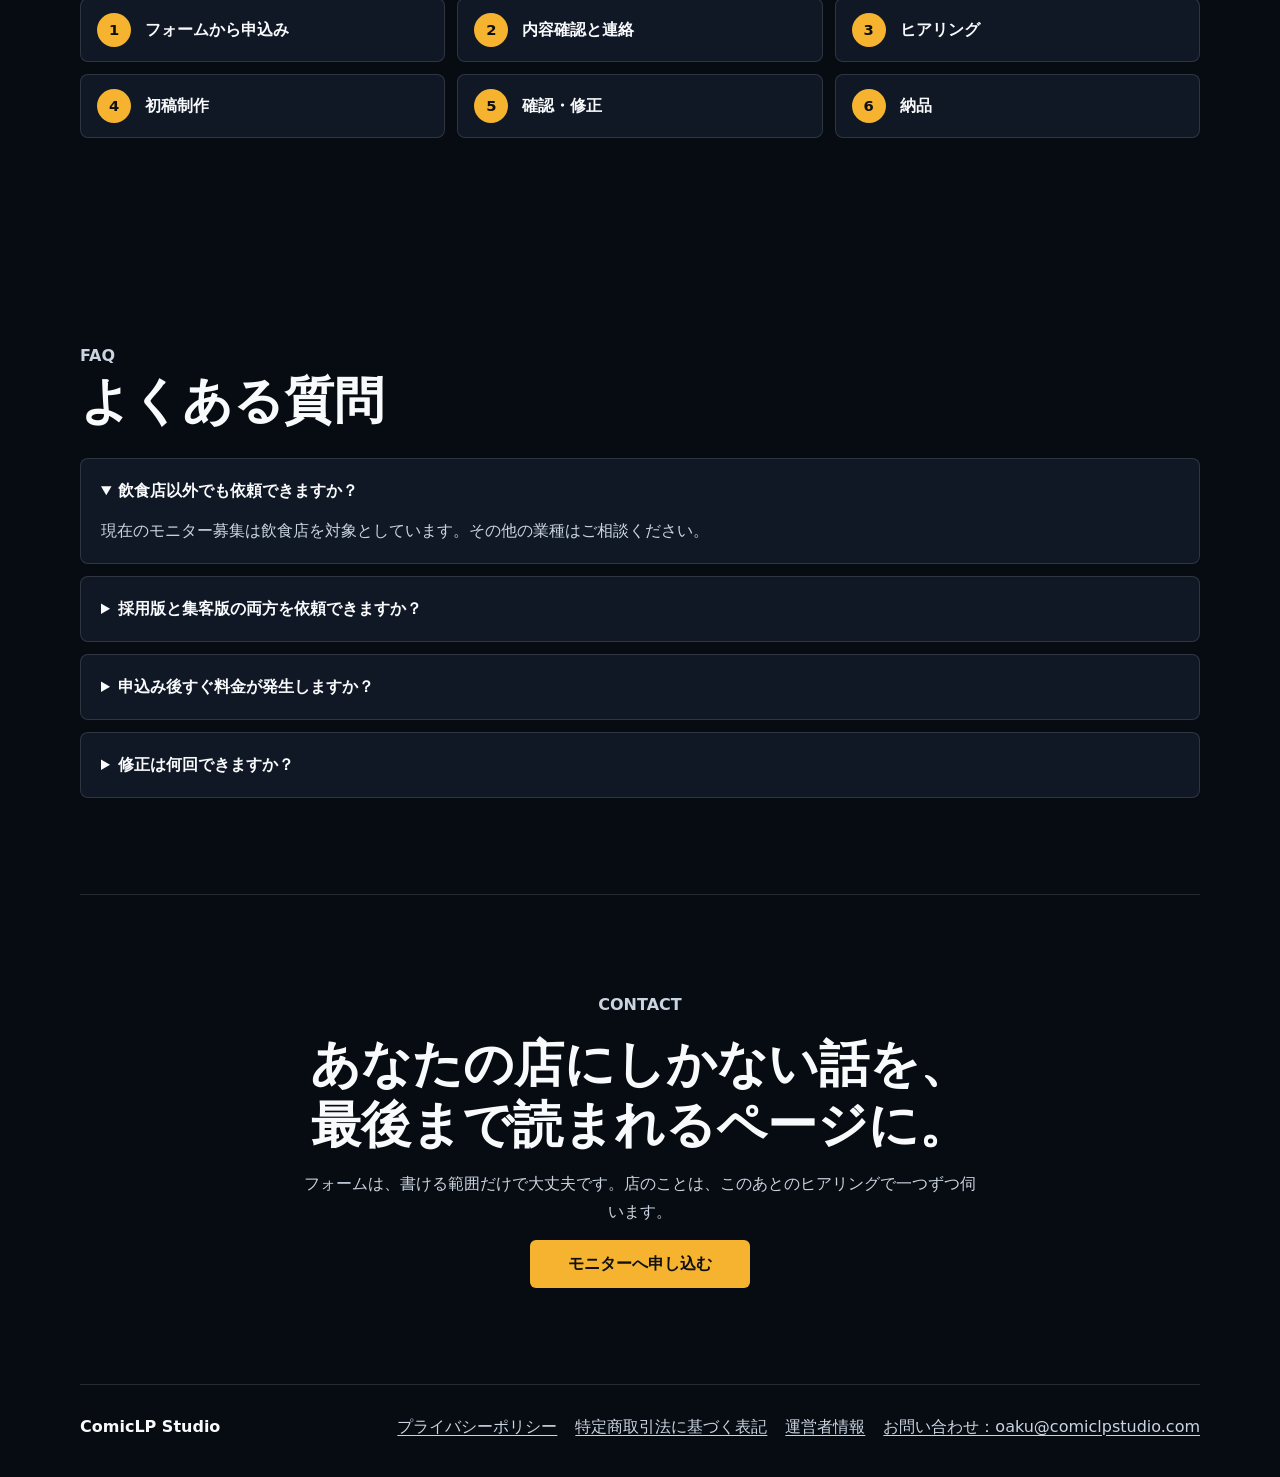
==== commit f932ef24: "Publish a plain-format sample and stop the model inventing store facts Keep the generated 炭火焼鳥 とり喜 p" ====
--- a/monitor/index.html
+++ b/monitor/index.html
@@ -100,10 +100,10 @@
             <p>
               一人で入れるのか、何を頼めばいいのか。店の前で足を止めた人が知りたいことに、4コマで先に答えます。
             </p>
-            <a class="button secondary" href="../samples/leadgen/">集客漫画LPを見る</a>
-          </div>
-          <div class="phone-frame" aria-label="集客漫画LPのスマホプレビュー">
-            <iframe src="../samples/leadgen/" title="集客漫画LPサンプル" loading="lazy"></iframe>
+            <a class="button secondary" href="../samples/normal/">集客LPを見る</a>
+          </div>
+          <div class="phone-frame" aria-label="集客LPのスマホプレビュー">
+            <iframe src="../samples/normal/" title="集客LPサンプル" loading="lazy"></iframe>
           </div>
         </article>
       </div>
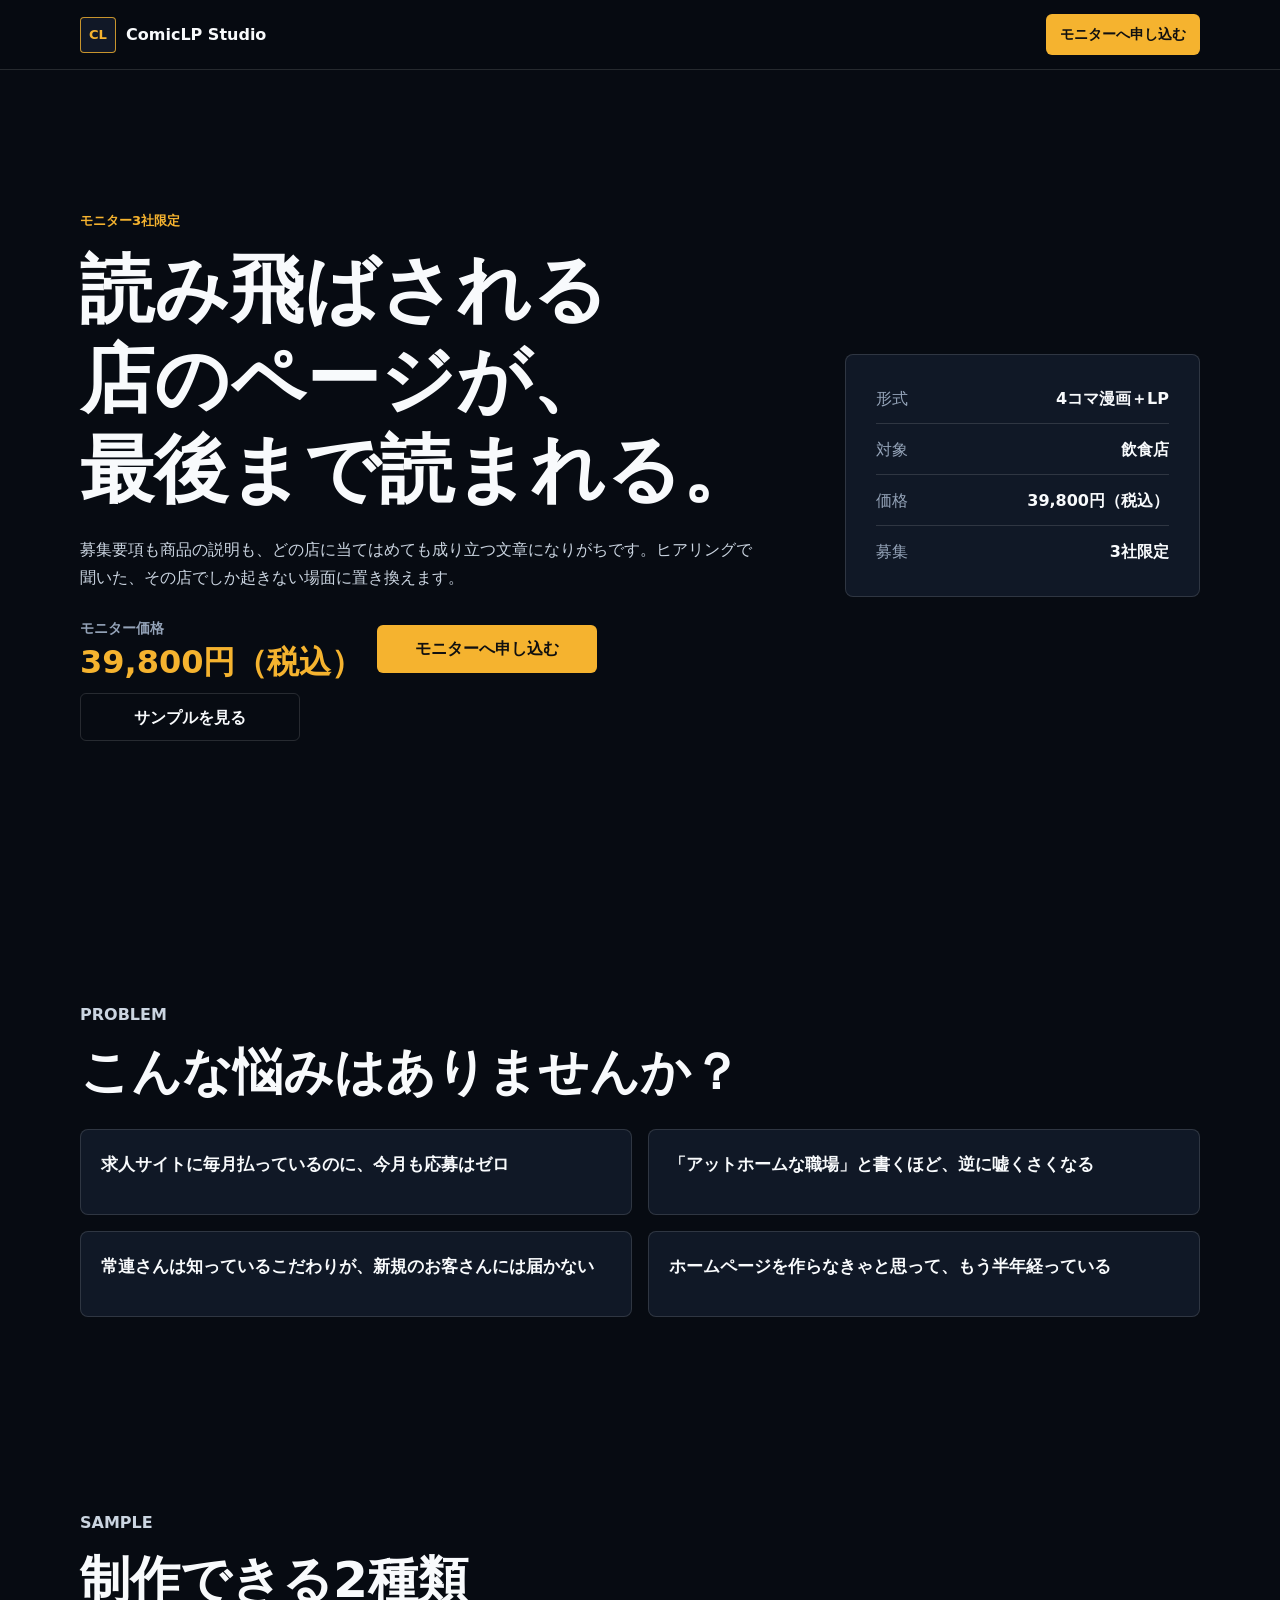
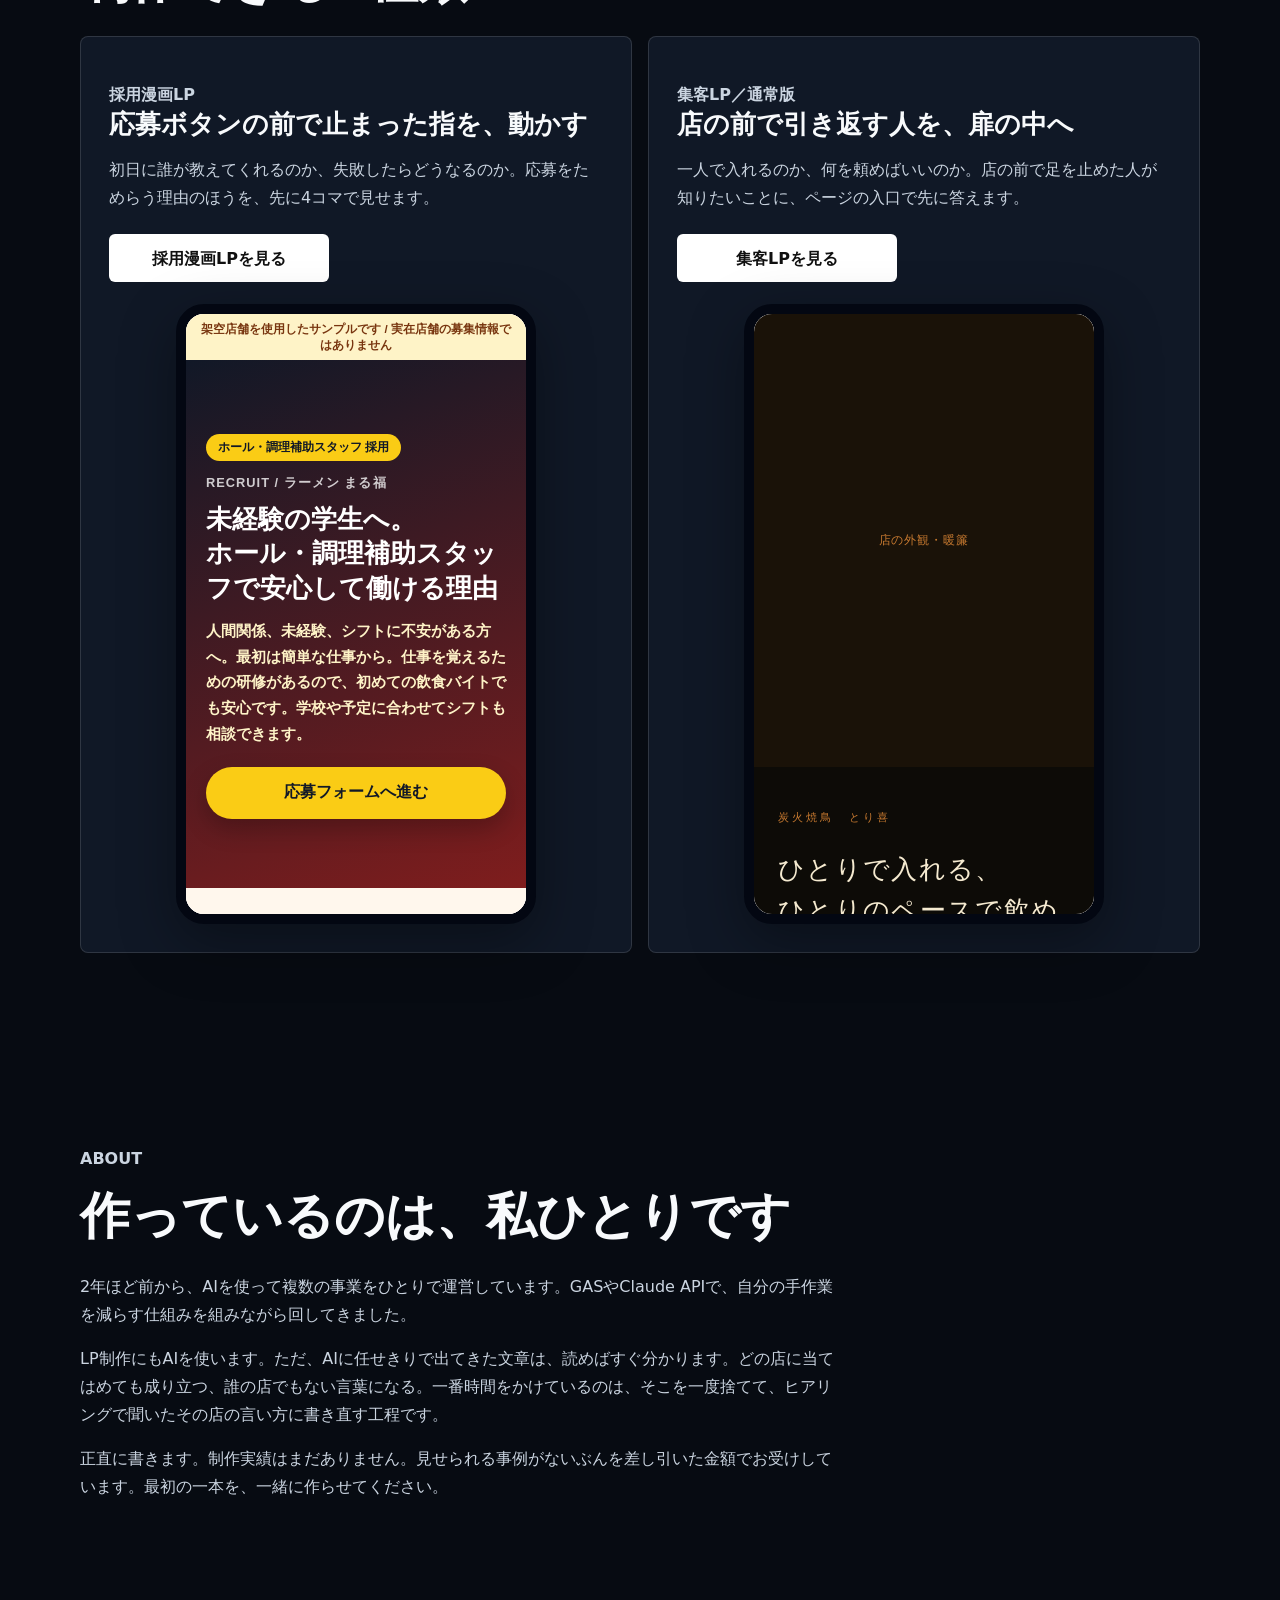
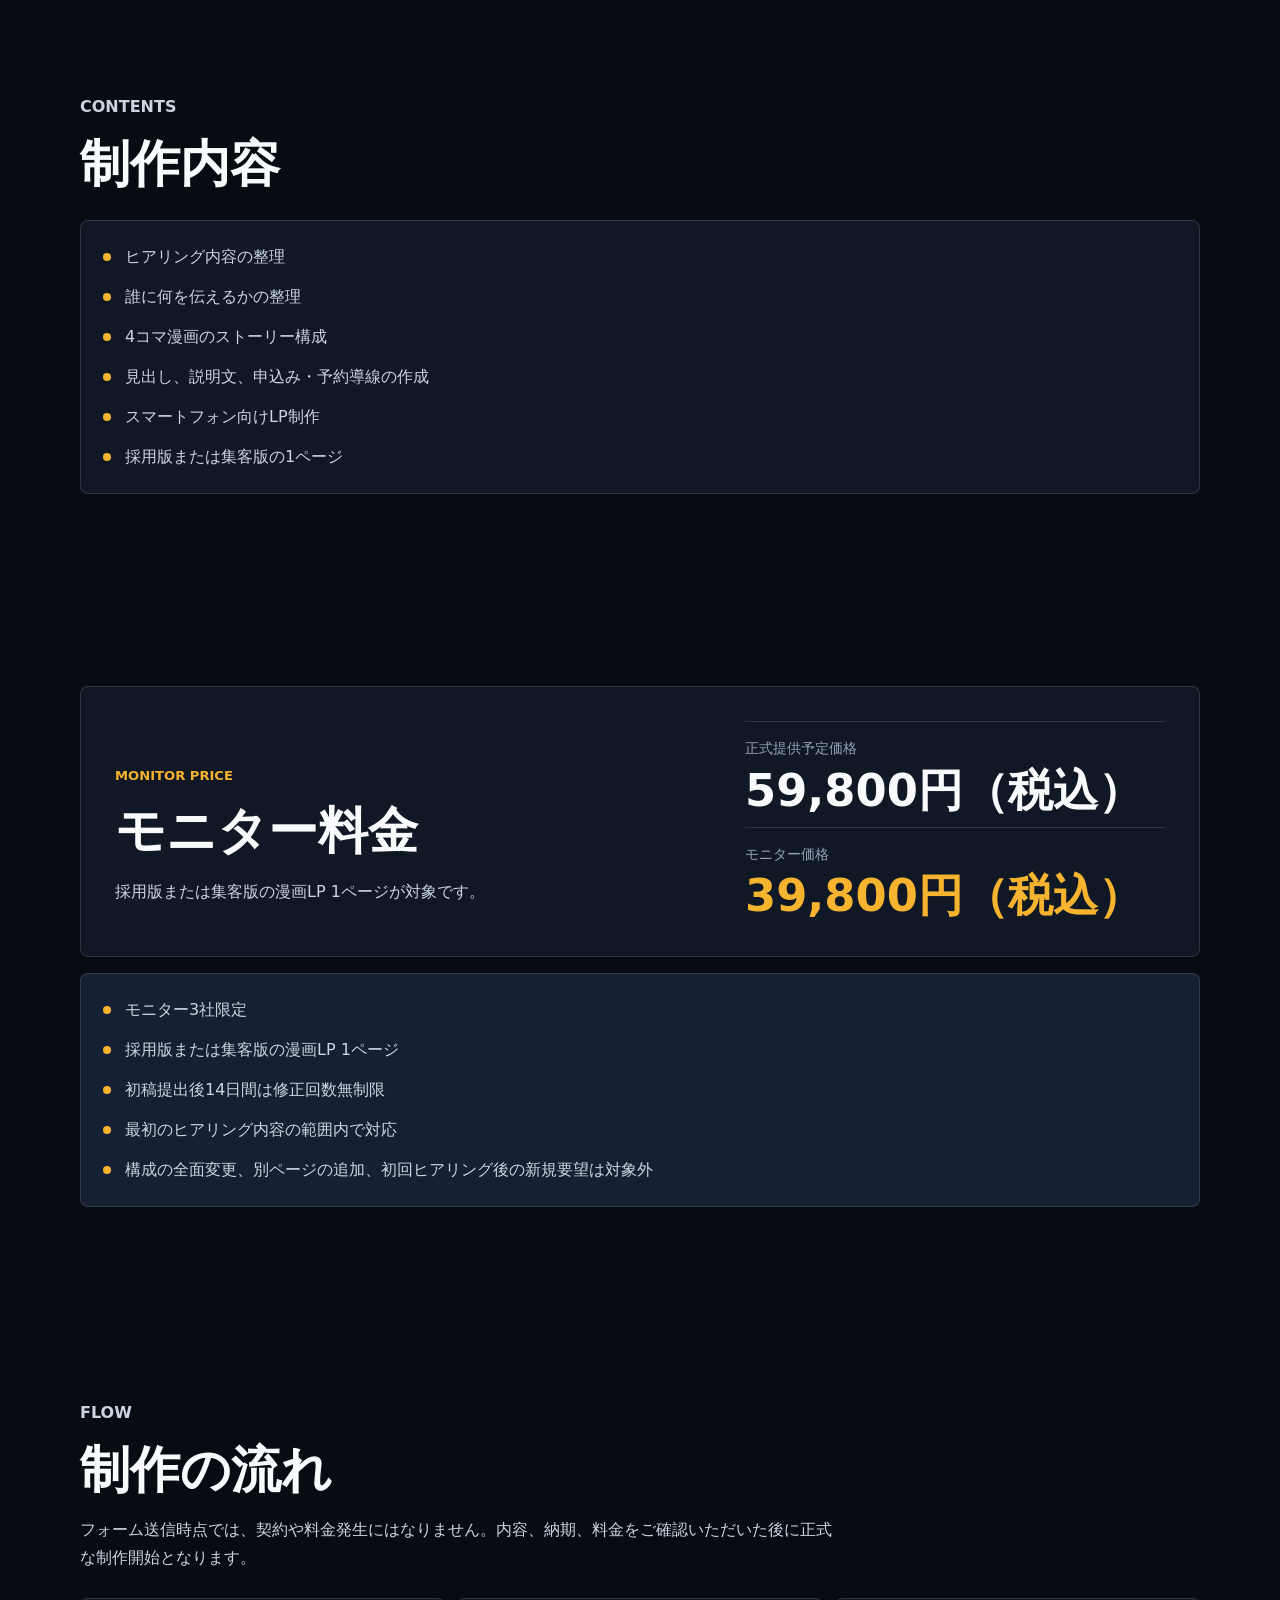
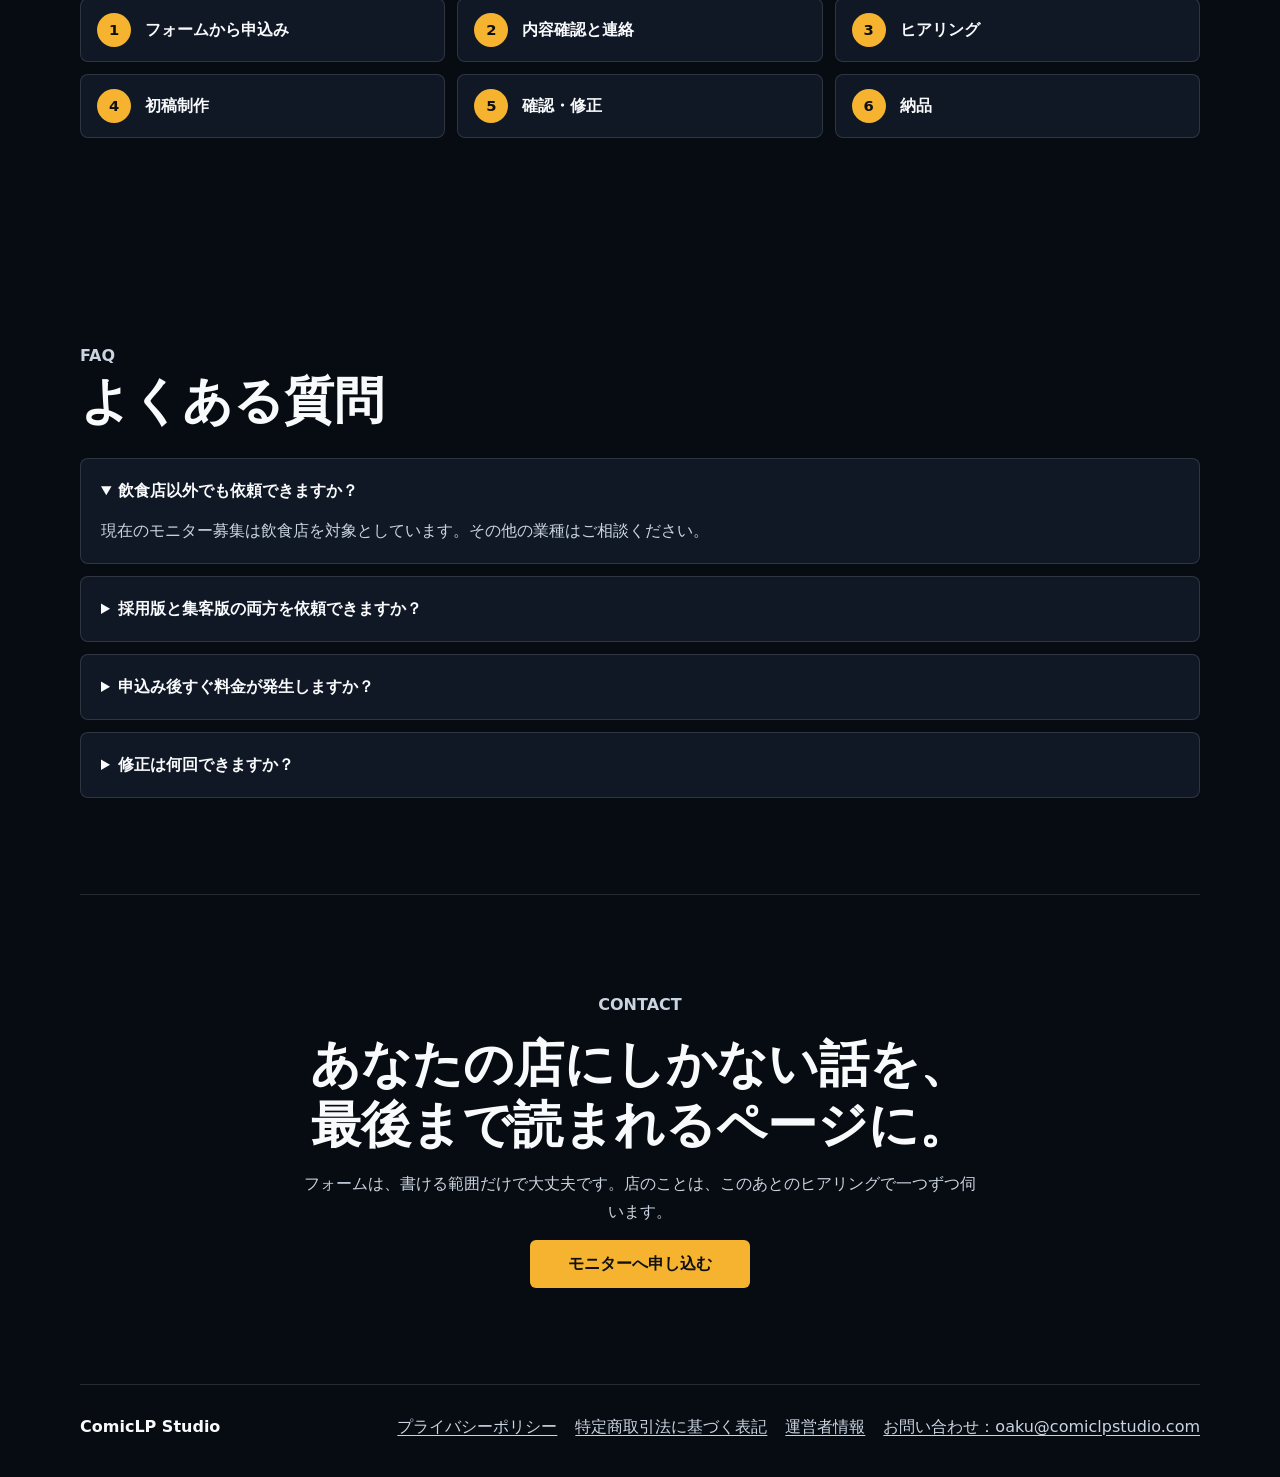
==== commit df1a24be: "Match the leadgen sample card to the plain LP it now opens The card still said 集客漫画LP and promised a" ====
--- a/monitor/index.html
+++ b/monitor/index.html
@@ -95,10 +95,10 @@
 
         <article class="sample-card">
           <div class="sample-copy">
-            <p class="sample-type">集客漫画LP</p>
+            <p class="sample-type">集客LP／通常版</p>
             <h3>店の前で引き返す人を、扉の中へ</h3>
             <p>
-              一人で入れるのか、何を頼めばいいのか。店の前で足を止めた人が知りたいことに、4コマで先に答えます。
+              一人で入れるのか、何を頼めばいいのか。店の前で足を止めた人が知りたいことに、ページの入口で先に答えます。
             </p>
             <a class="button secondary" href="../samples/normal/">集客LPを見る</a>
           </div>
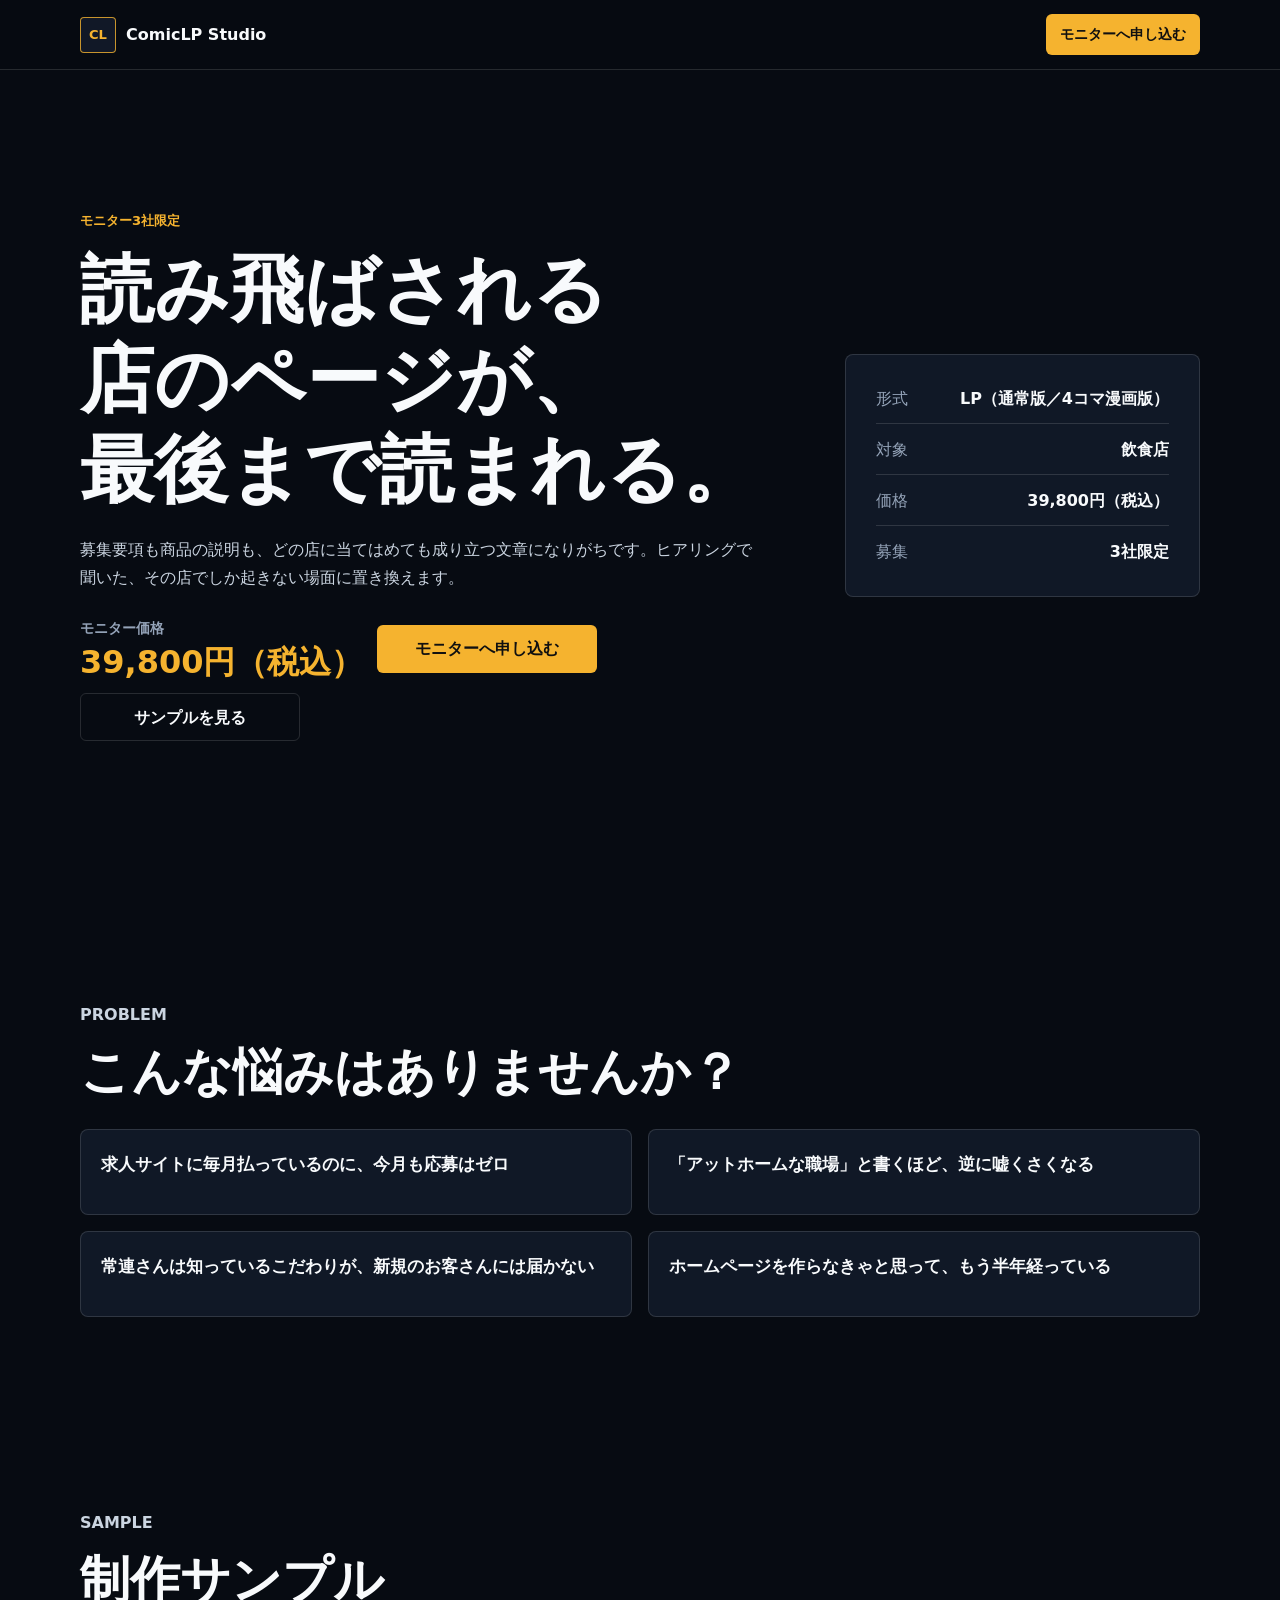
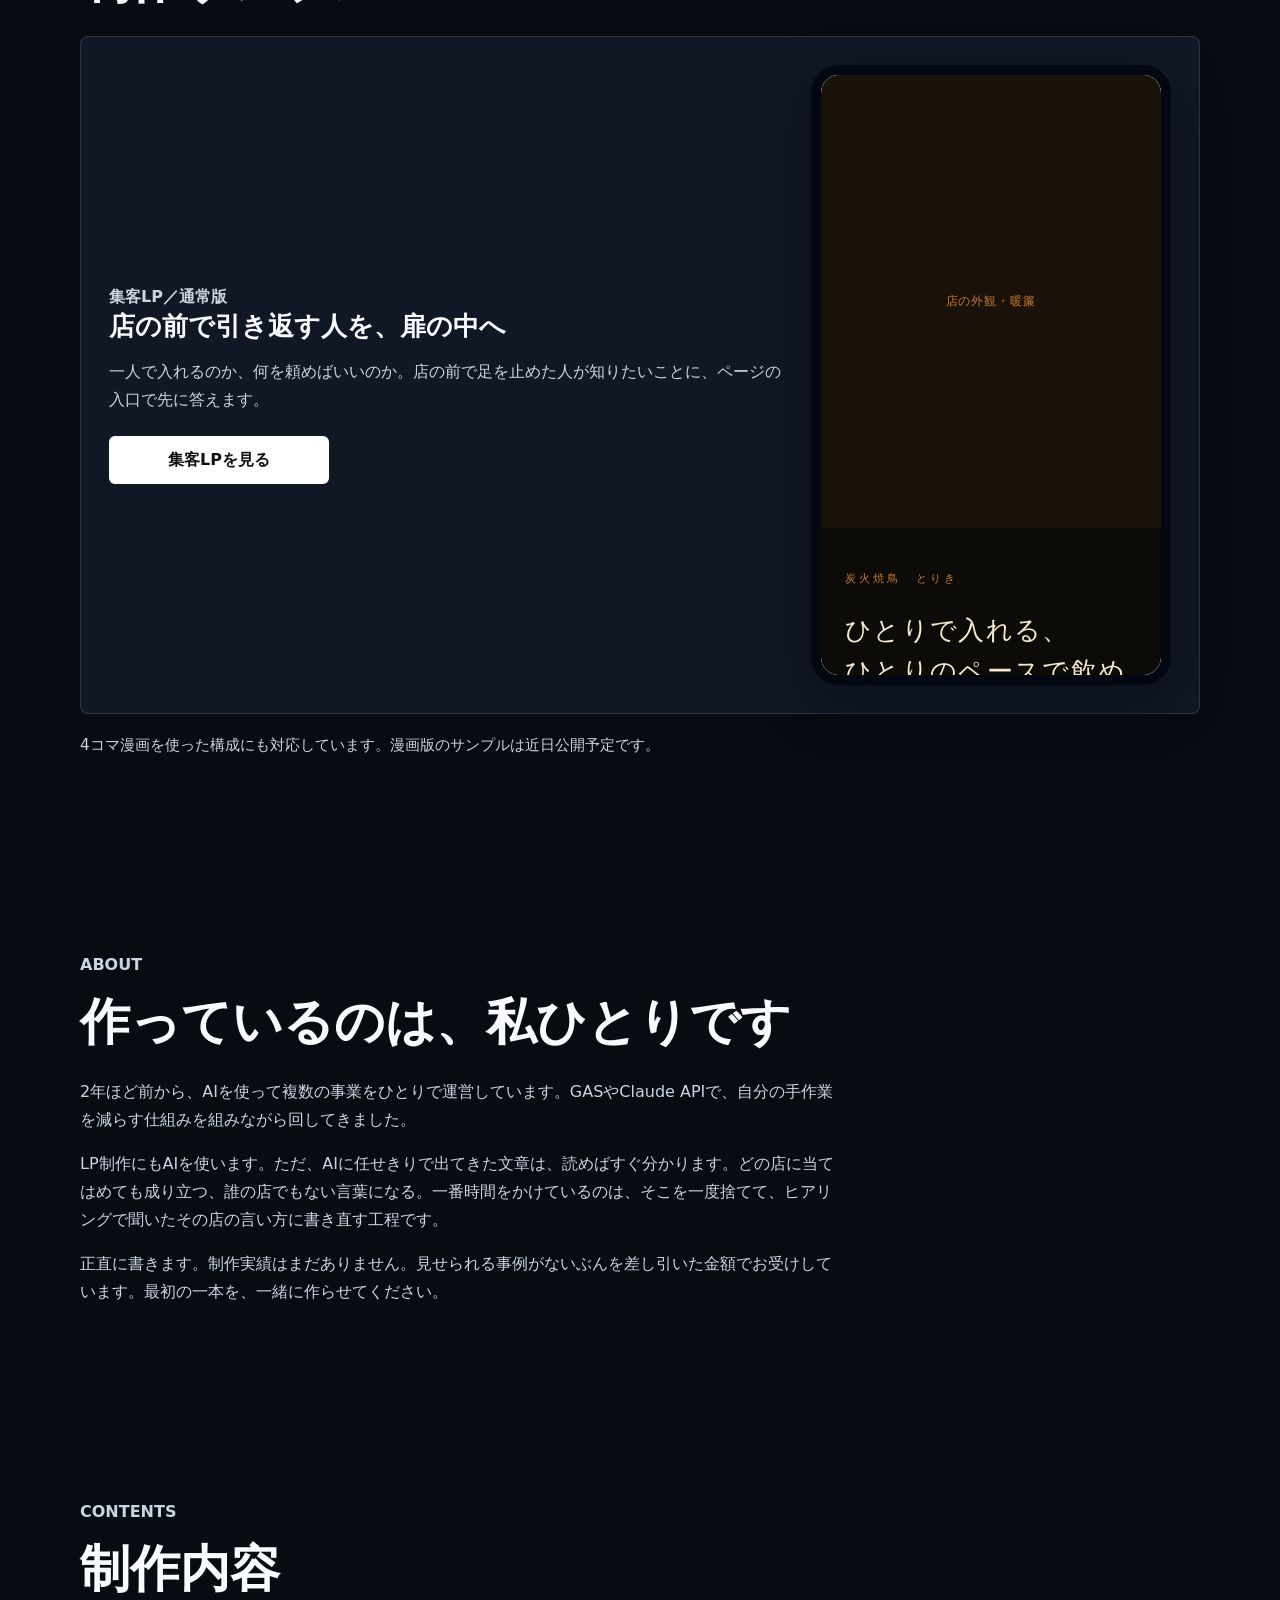
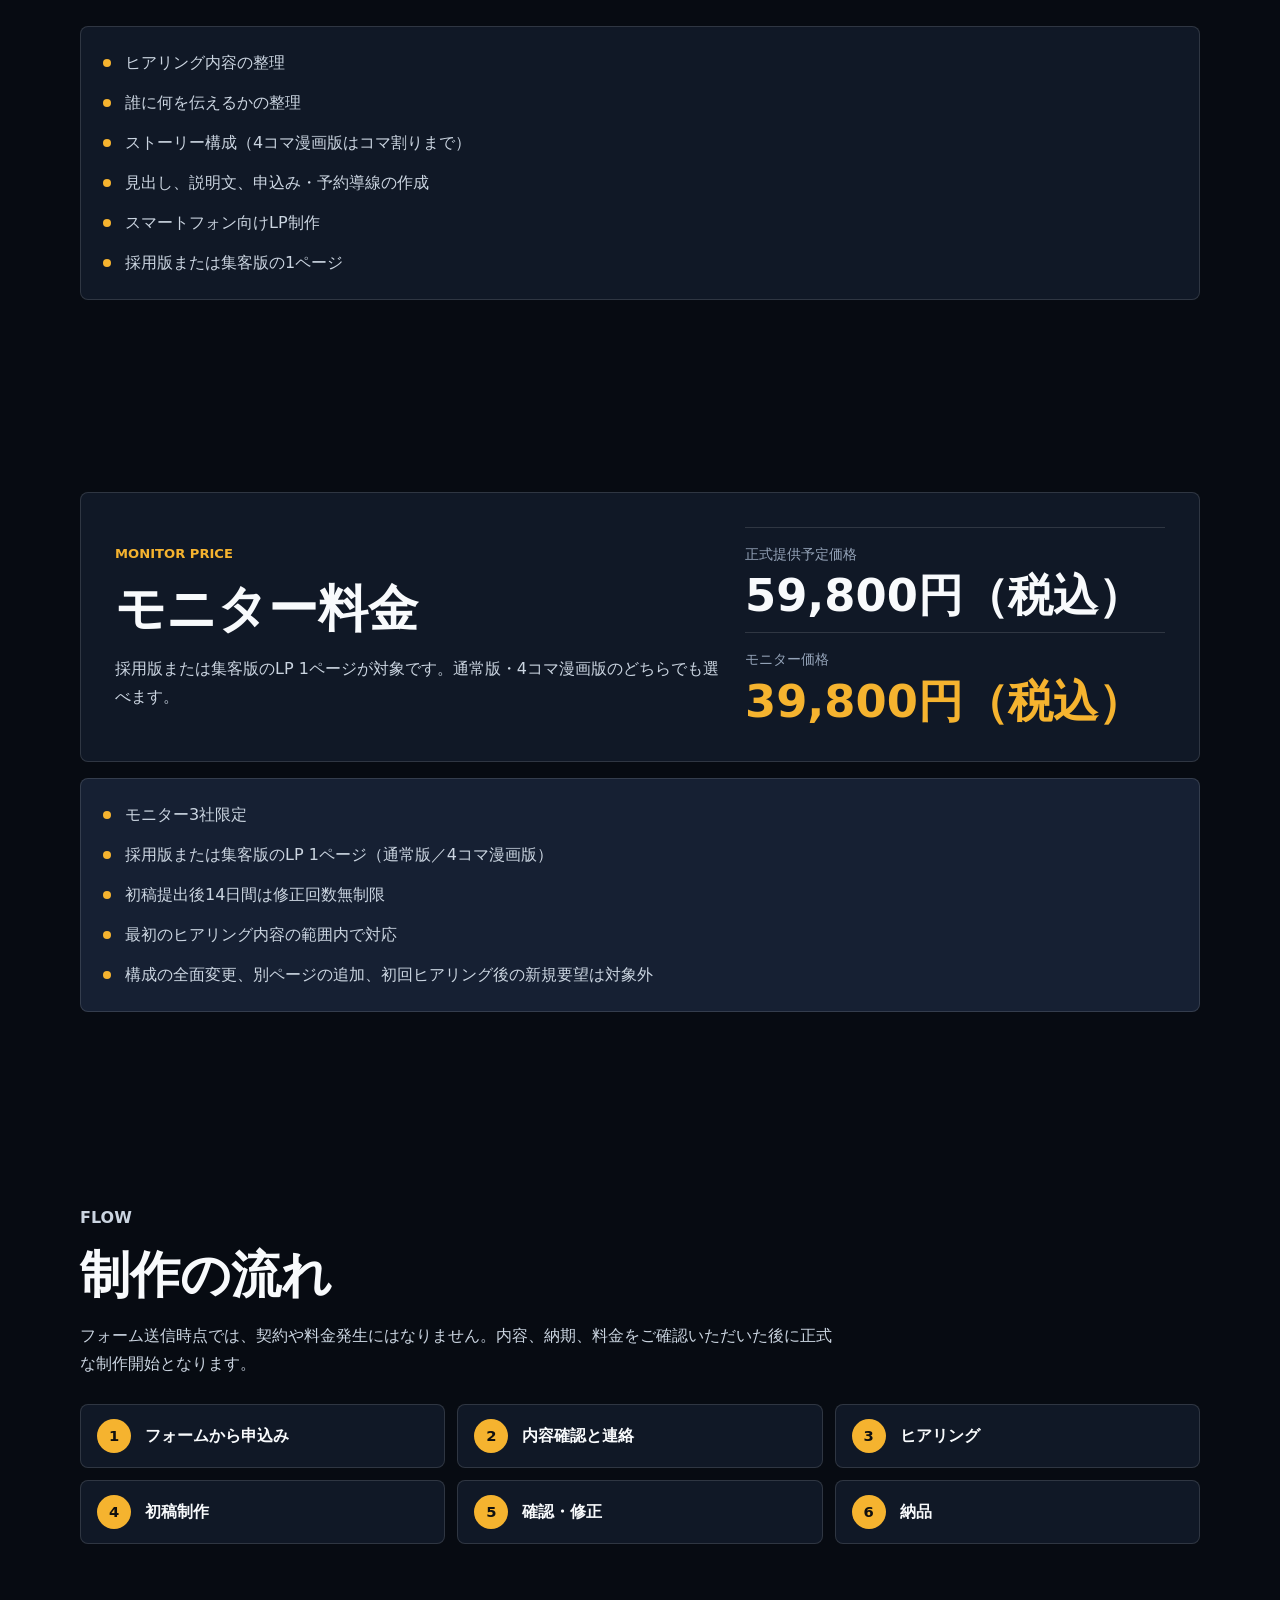
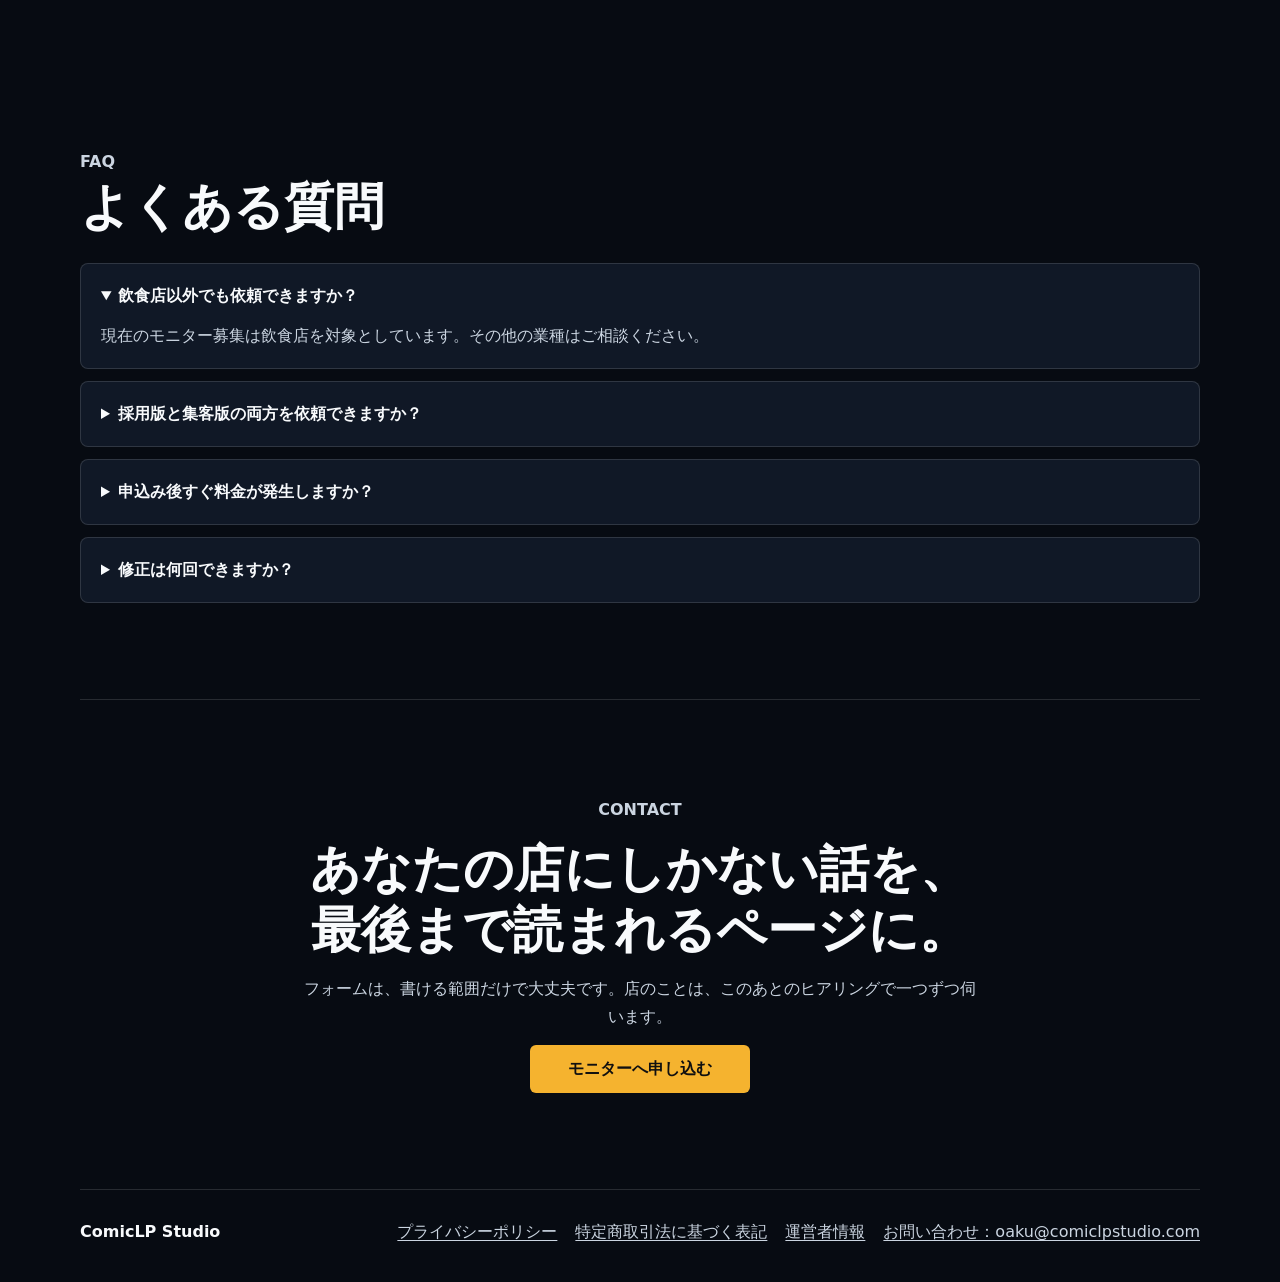
==== commit d8b5bd50: "Show only the sample that actually exists on the monitor page The recruiting card pointed at samples" ====
--- a/monitor/index.html
+++ b/monitor/index.html
@@ -3,7 +3,7 @@
 <head>
   <meta charset="UTF-8" />
   <meta name="viewport" content="width=device-width, initial-scale=1.0" />
-  <meta name="description" content="どの店にも当てはまる文章ではなく、その店でしか起きない場面に置き換えます。飲食店の採用・集客向けに、最後まで読まれる4コマ漫画LPを制作します。" />
+  <meta name="description" content="どの店にも当てはまる文章ではなく、その店でしか起きない場面に置き換えます。飲食店の採用・集客向けに、最後まで読まれるLPを制作します。通常版と4コマ漫画版のどちらでも対応できます。" />
   <title>ComicLP Studio | モニター募集</title>
   <link rel="stylesheet" href="./style.css" />
 </head>
@@ -42,7 +42,7 @@
         <dl>
           <div>
             <dt>形式</dt>
-            <dd>4コマ漫画＋LP</dd>
+            <dd>LP（通常版／4コマ漫画版）</dd>
           </div>
           <div>
             <dt>対象</dt>
@@ -76,23 +76,10 @@
     <section id="samples" class="section samples">
       <div class="section-heading">
         <p class="section-label">Sample</p>
-        <h2>制作できる2種類</h2>
+        <h2>制作サンプル</h2>
       </div>
       <div class="sample-grid">
-        <article class="sample-card">
-          <div class="sample-copy">
-            <p class="sample-type">採用漫画LP</p>
-            <h3>応募ボタンの前で止まった指を、動かす</h3>
-            <p>
-              初日に誰が教えてくれるのか、失敗したらどうなるのか。応募をためらう理由のほうを、先に4コマで見せます。
-            </p>
-            <a class="button secondary" href="../samples/recruiting/">採用漫画LPを見る</a>
-          </div>
-          <div class="phone-frame" aria-label="採用漫画LPのスマホプレビュー">
-            <iframe src="../samples/recruiting/" title="採用漫画LPサンプル" loading="lazy"></iframe>
-          </div>
-        </article>
-
+        <!-- 4コマ漫画版のサンプルができたら、この形式のカードをもう1枚追加する -->
         <article class="sample-card">
           <div class="sample-copy">
             <p class="sample-type">集客LP／通常版</p>
@@ -107,6 +94,9 @@
           </div>
         </article>
       </div>
+      <p class="sample-note">
+        4コマ漫画を使った構成にも対応しています。漫画版のサンプルは近日公開予定です。
+      </p>
     </section>
 
     <section class="section about">
@@ -129,7 +119,7 @@
       <ul class="check-list">
         <li>ヒアリング内容の整理</li>
         <li>誰に何を伝えるかの整理</li>
-        <li>4コマ漫画のストーリー構成</li>
+        <li>ストーリー構成（4コマ漫画版はコマ割りまで）</li>
         <li>見出し、説明文、申込み・予約導線の作成</li>
         <li>スマートフォン向けLP制作</li>
         <li>採用版または集客版の1ページ</li>
@@ -141,7 +131,7 @@
         <div>
           <p class="section-label">Monitor Price</p>
           <h2>モニター料金</h2>
-          <p class="price-note">採用版または集客版の漫画LP 1ページが対象です。</p>
+          <p class="price-note">採用版または集客版のLP 1ページが対象です。通常版・4コマ漫画版のどちらでも選べます。</p>
         </div>
         <div class="price-stack">
           <p><span>正式提供予定価格</span><strong>59,800円（税込）</strong></p>
@@ -150,7 +140,7 @@
       </div>
       <ul class="terms-list">
         <li>モニター3社限定</li>
-        <li>採用版または集客版の漫画LP 1ページ</li>
+        <li>採用版または集客版のLP 1ページ（通常版／4コマ漫画版）</li>
         <li>初稿提出後14日間は修正回数無制限</li>
         <li>最初のヒアリング内容の範囲内で対応</li>
         <li>構成の全面変更、別ページの追加、初回ヒアリング後の新規要望は対象外</li>
--- a/monitor/style.css
+++ b/monitor/style.css
@@ -338,6 +338,12 @@
 
 .sample-copy p {
   margin: 16px 0 0;
+}
+
+.sample-note {
+  margin: 18px 0 0;
+  color: var(--muted);
+  font-size: 0.95rem;
 }
 
 .sample-copy .button {
@@ -719,6 +725,15 @@
   .sample-card {
     grid-template-columns: minmax(0, 1fr);
   }
+
+  /* サンプルが1枚だけのときは、半分の幅に取り残されないよう
+     横幅いっぱいを使い、コピーとプレビューを横並びに戻す。
+     カードを2枚目以降に追加すると、自動的に上の2カラムに戻る。 */
+  .sample-card:only-child {
+    grid-column: 1 / -1;
+    grid-template-columns: minmax(0, 1fr) minmax(300px, 360px);
+    align-items: center;
+  }
 }
 
 @media (prefers-reduced-motion: reduce) {
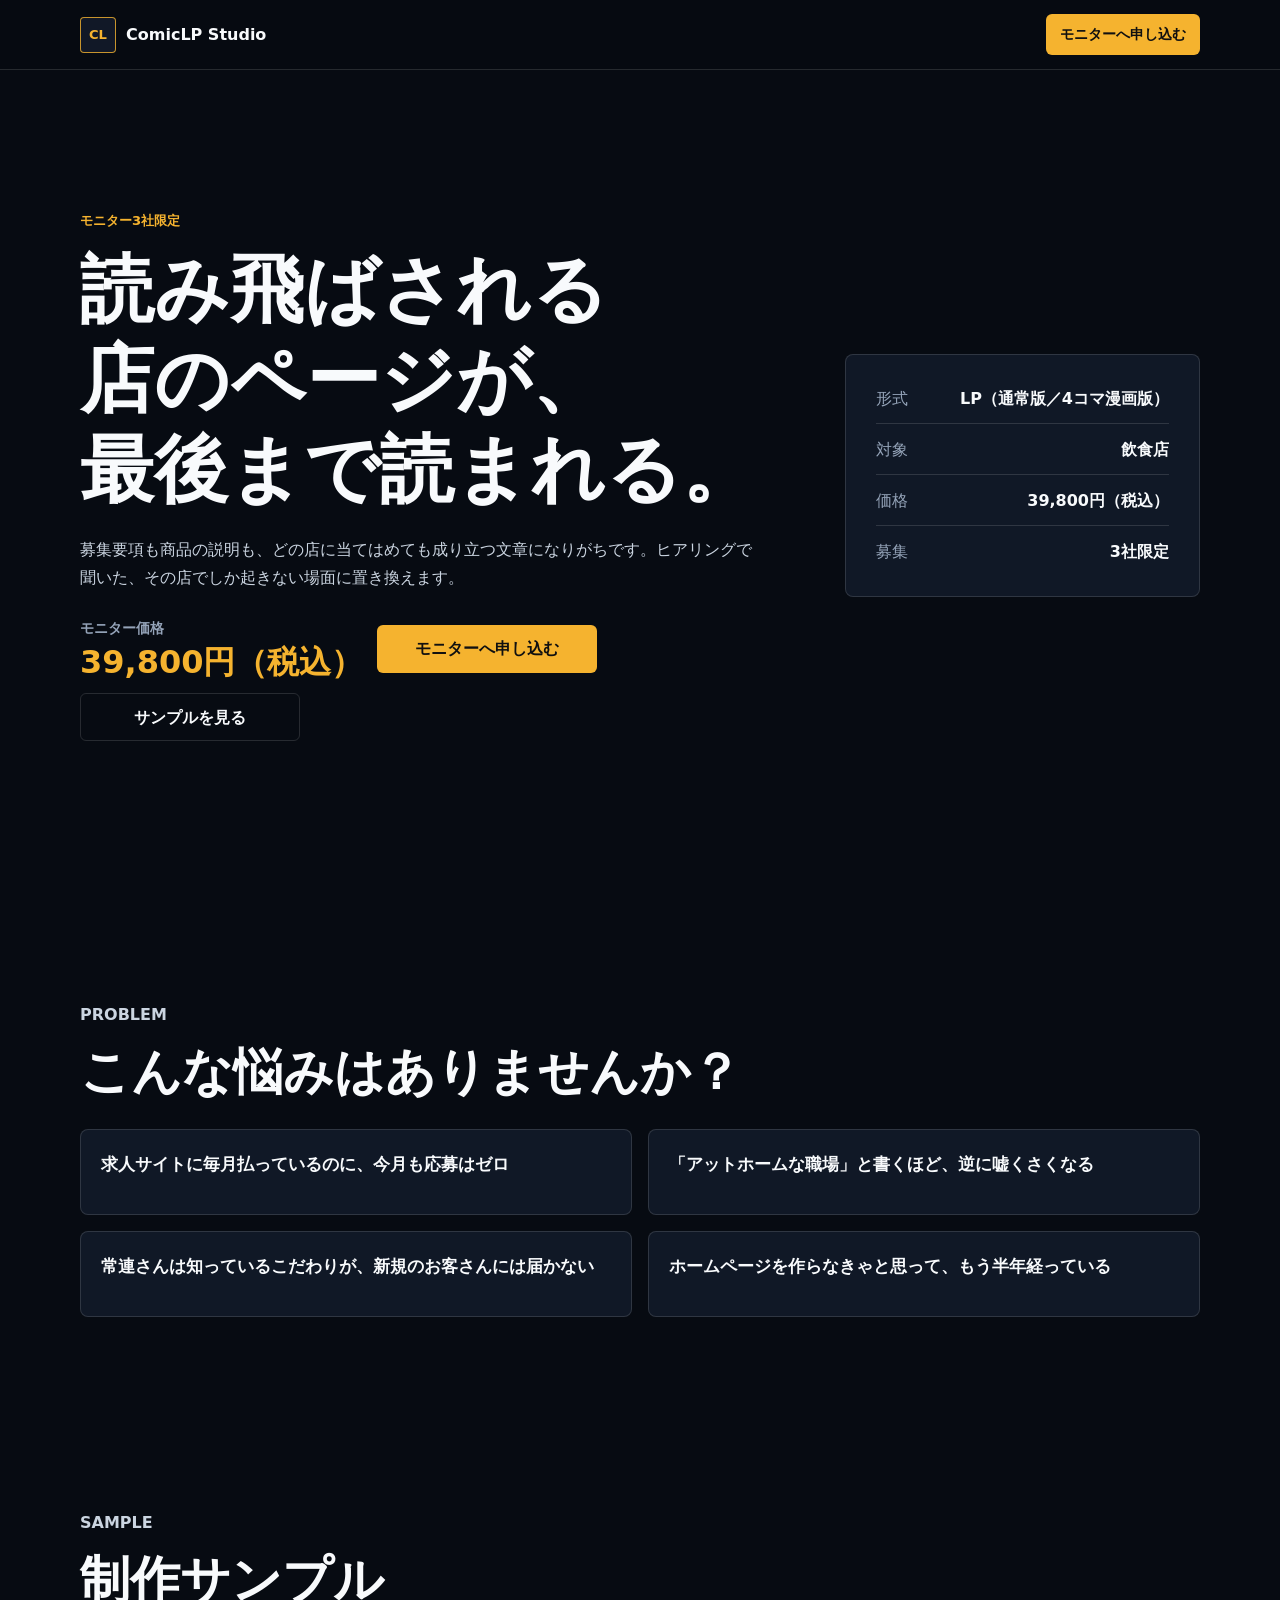
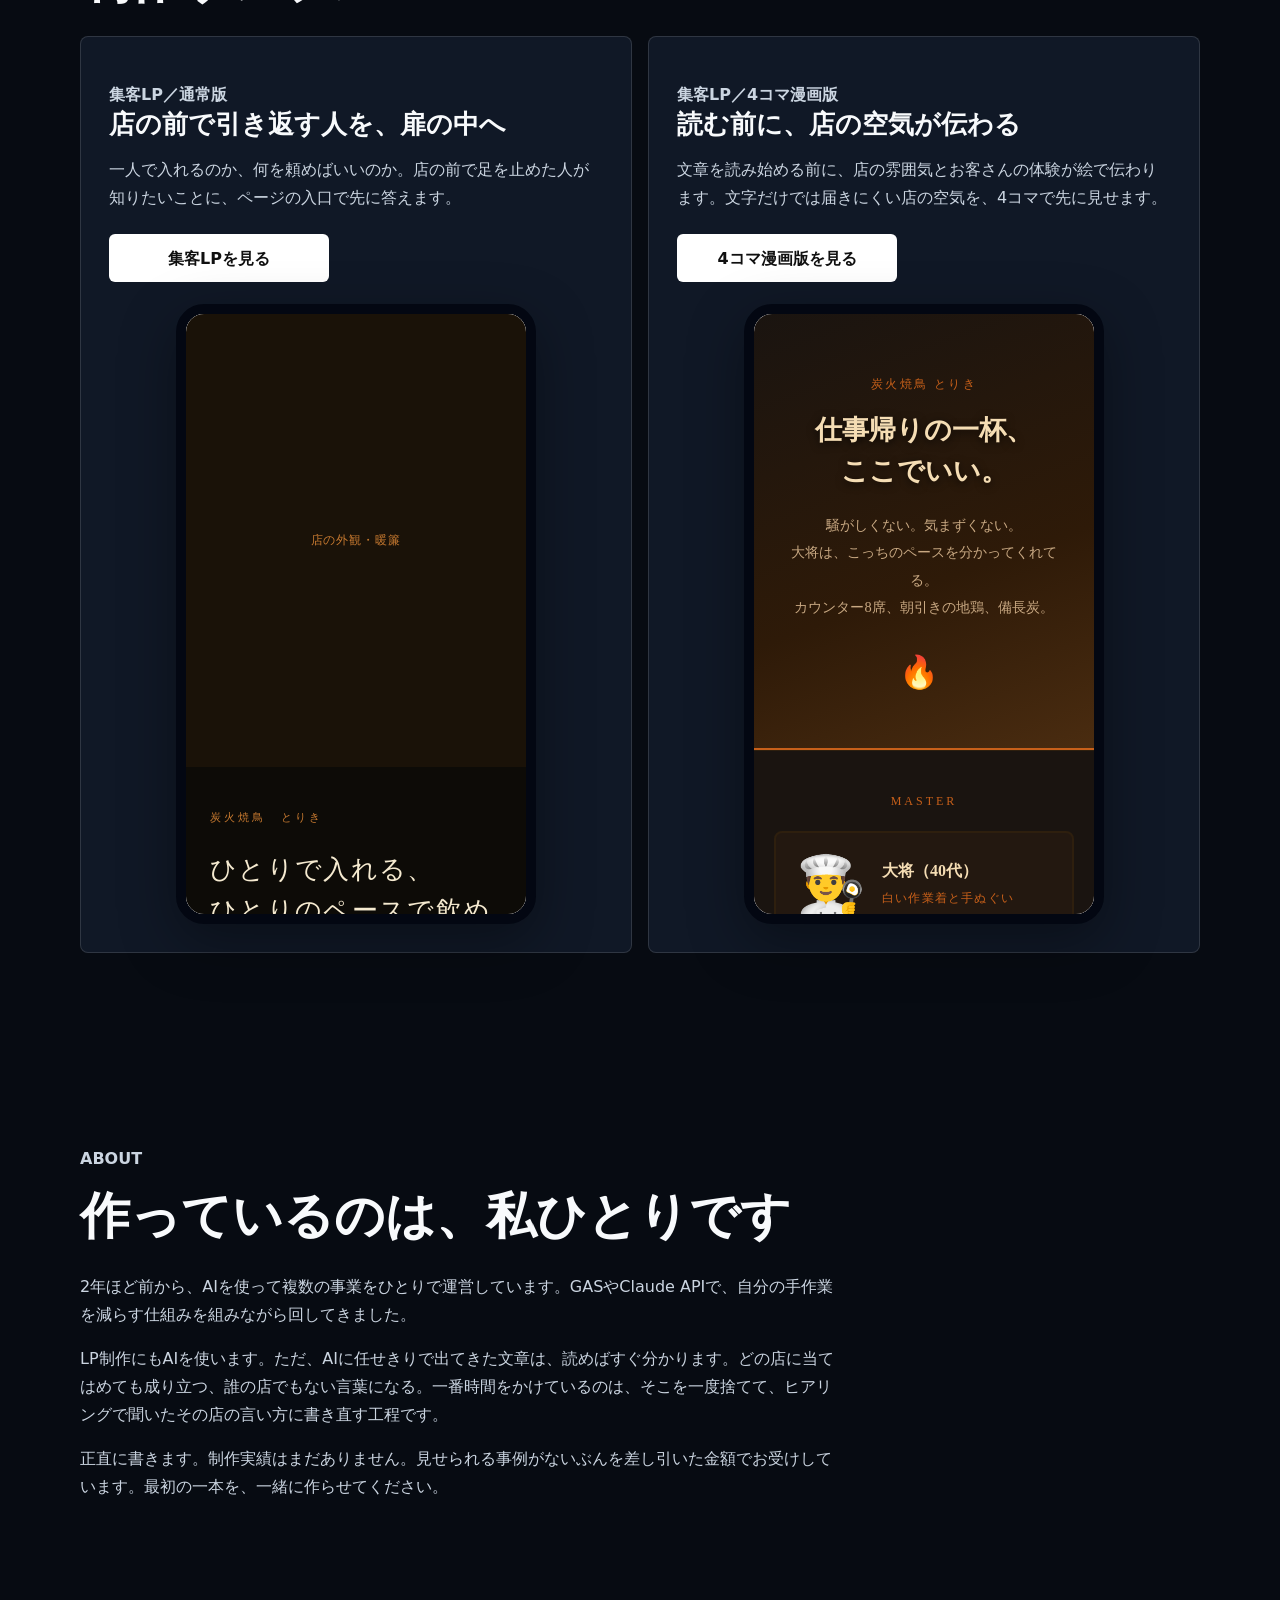
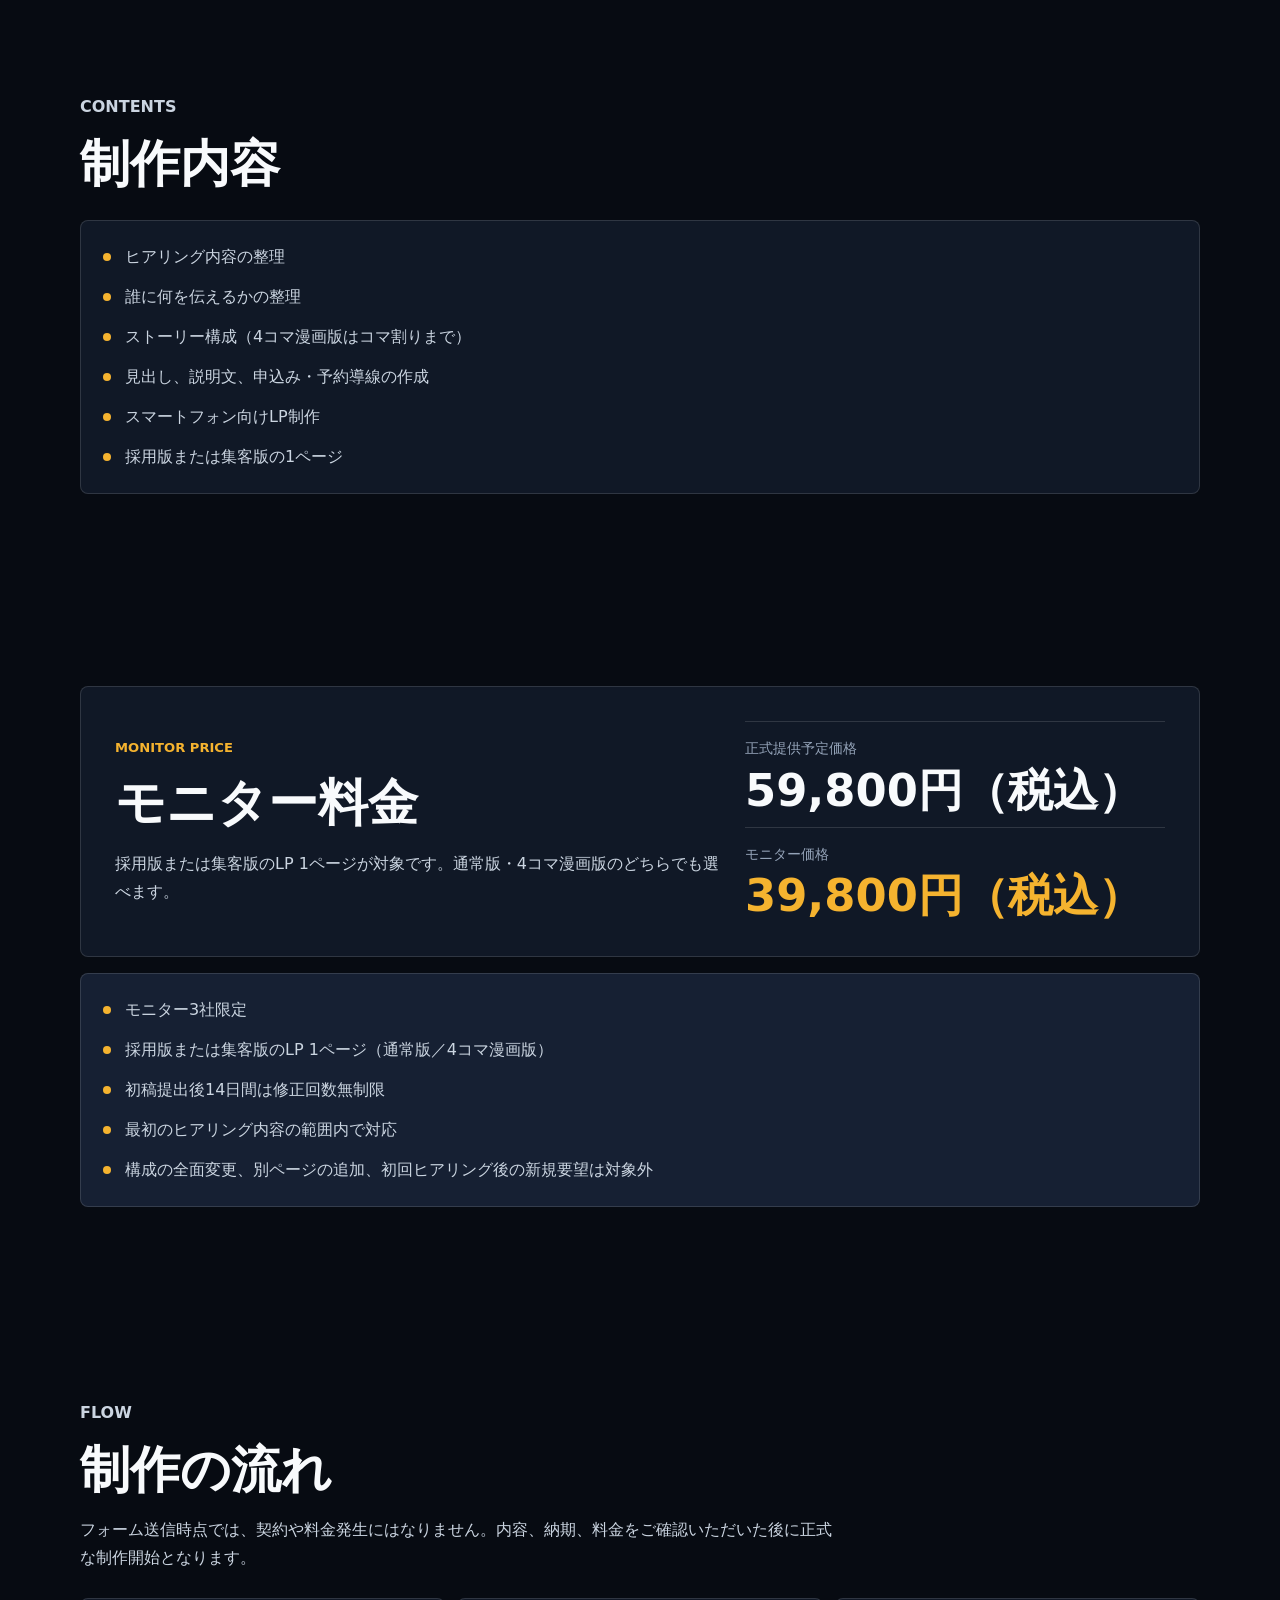
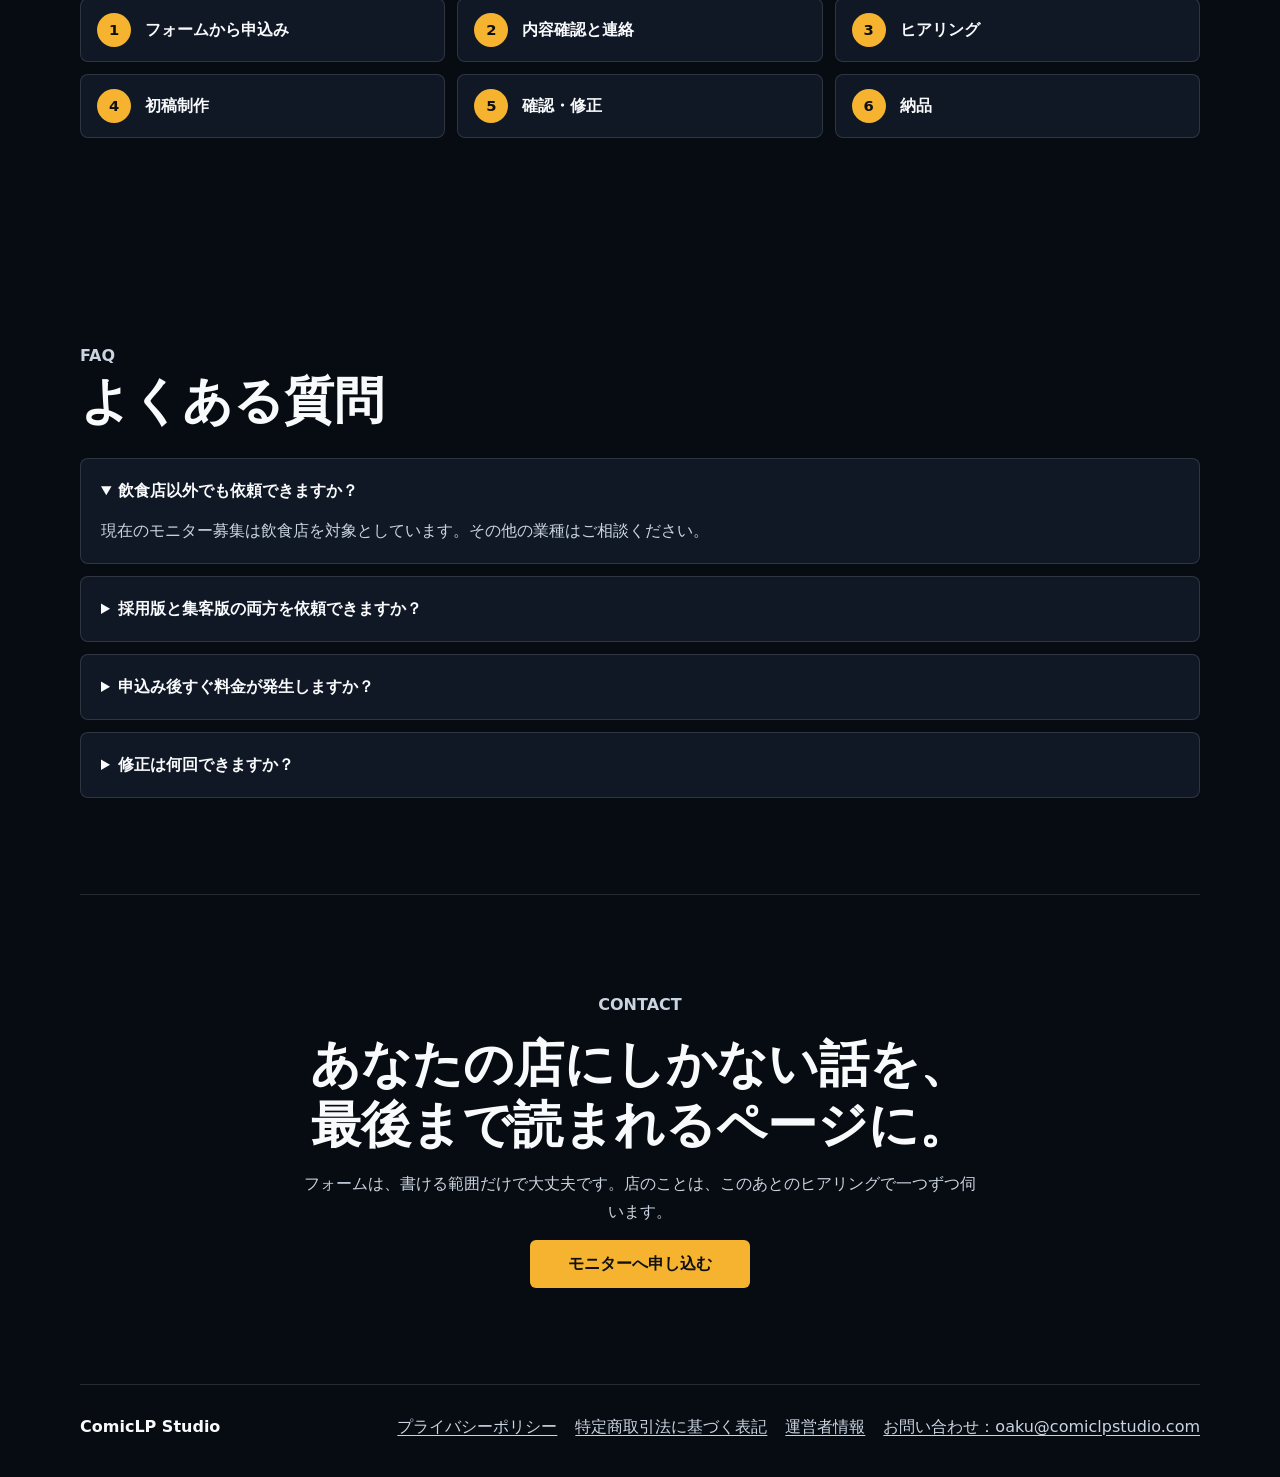
==== commit e8af96fa: "Add the 4-koma sample card to the monitor page samples/manga/ is live now, so it gets its own card n" ====
--- a/monitor/index.html
+++ b/monitor/index.html
@@ -79,7 +79,6 @@
         <h2>制作サンプル</h2>
       </div>
       <div class="sample-grid">
-        <!-- 4コマ漫画版のサンプルができたら、この形式のカードをもう1枚追加する -->
         <article class="sample-card">
           <div class="sample-copy">
             <p class="sample-type">集客LP／通常版</p>
@@ -90,13 +89,26 @@
             <a class="button secondary" href="../samples/normal/">集客LPを見る</a>
           </div>
           <div class="phone-frame" aria-label="集客LPのスマホプレビュー">
-            <iframe src="../samples/normal/" title="集客LPサンプル" loading="lazy"></iframe>
+            <!-- iframe内のテキストは、iframeを表示できない環境でのみ出る代替表示。
+                 空にしておくと、環境によっては src の生パスがそのまま出てしまう -->
+            <iframe src="../samples/normal/" title="集客LPサンプル" loading="lazy">プレビューを表示できない環境です。上の「集客LPを見る」からご覧ください。</iframe>
           </div>
         </article>
-      </div>
-      <p class="sample-note">
-        4コマ漫画を使った構成にも対応しています。漫画版のサンプルは近日公開予定です。
-      </p>
+
+        <article class="sample-card">
+          <div class="sample-copy">
+            <p class="sample-type">集客LP／4コマ漫画版</p>
+            <h3>読む前に、店の空気が伝わる</h3>
+            <p>
+              文章を読み始める前に、店の雰囲気とお客さんの体験が絵で伝わります。文字だけでは届きにくい店の空気を、4コマで先に見せます。
+            </p>
+            <a class="button secondary" href="../samples/manga/">4コマ漫画版を見る</a>
+          </div>
+          <div class="phone-frame" aria-label="4コマ漫画版LPのスマホプレビュー">
+            <iframe src="../samples/manga/" title="4コマ漫画版LPサンプル" loading="lazy">プレビューを表示できない環境です。上の「4コマ漫画版を見る」からご覧ください。</iframe>
+          </div>
+        </article>
+      </div>
     </section>
 
     <section class="section about">
--- a/monitor/style.css
+++ b/monitor/style.css
@@ -338,12 +338,6 @@
 
 .sample-copy p {
   margin: 16px 0 0;
-}
-
-.sample-note {
-  margin: 18px 0 0;
-  color: var(--muted);
-  font-size: 0.95rem;
 }
 
 .sample-copy .button {
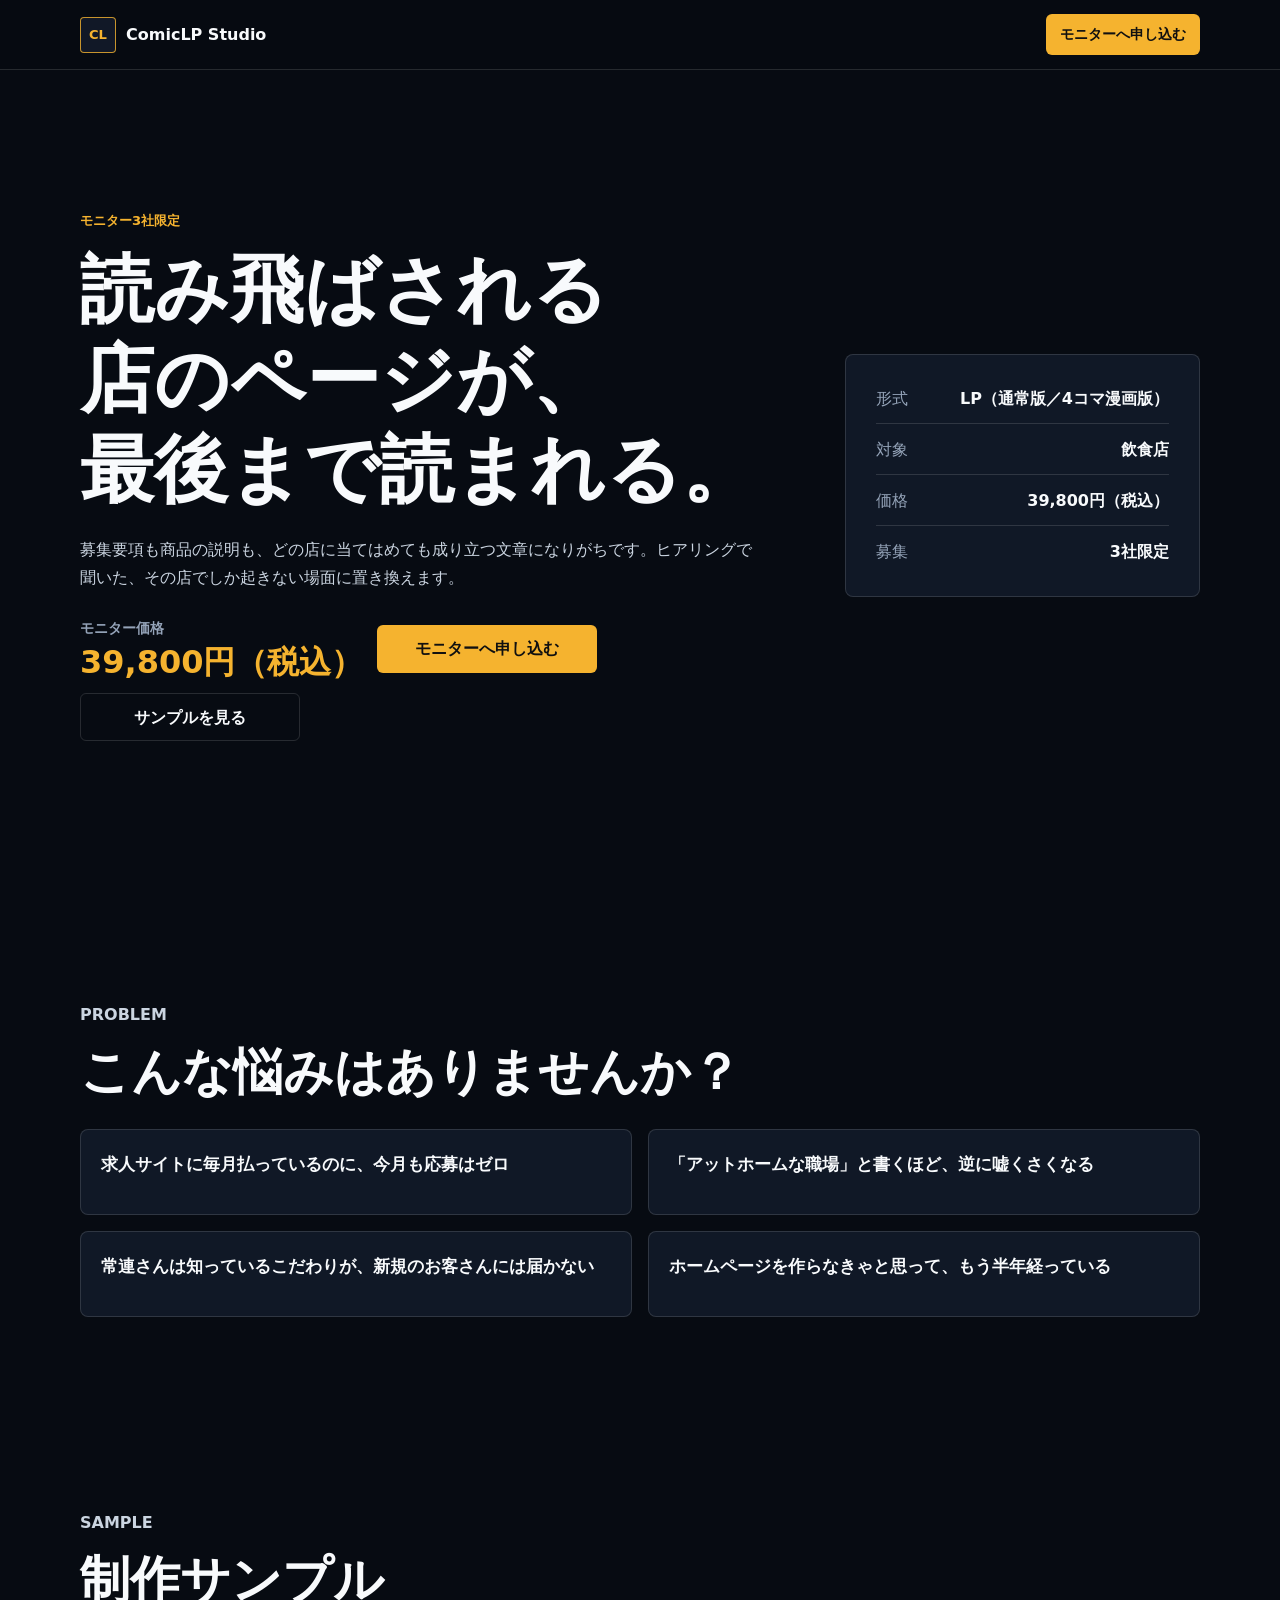
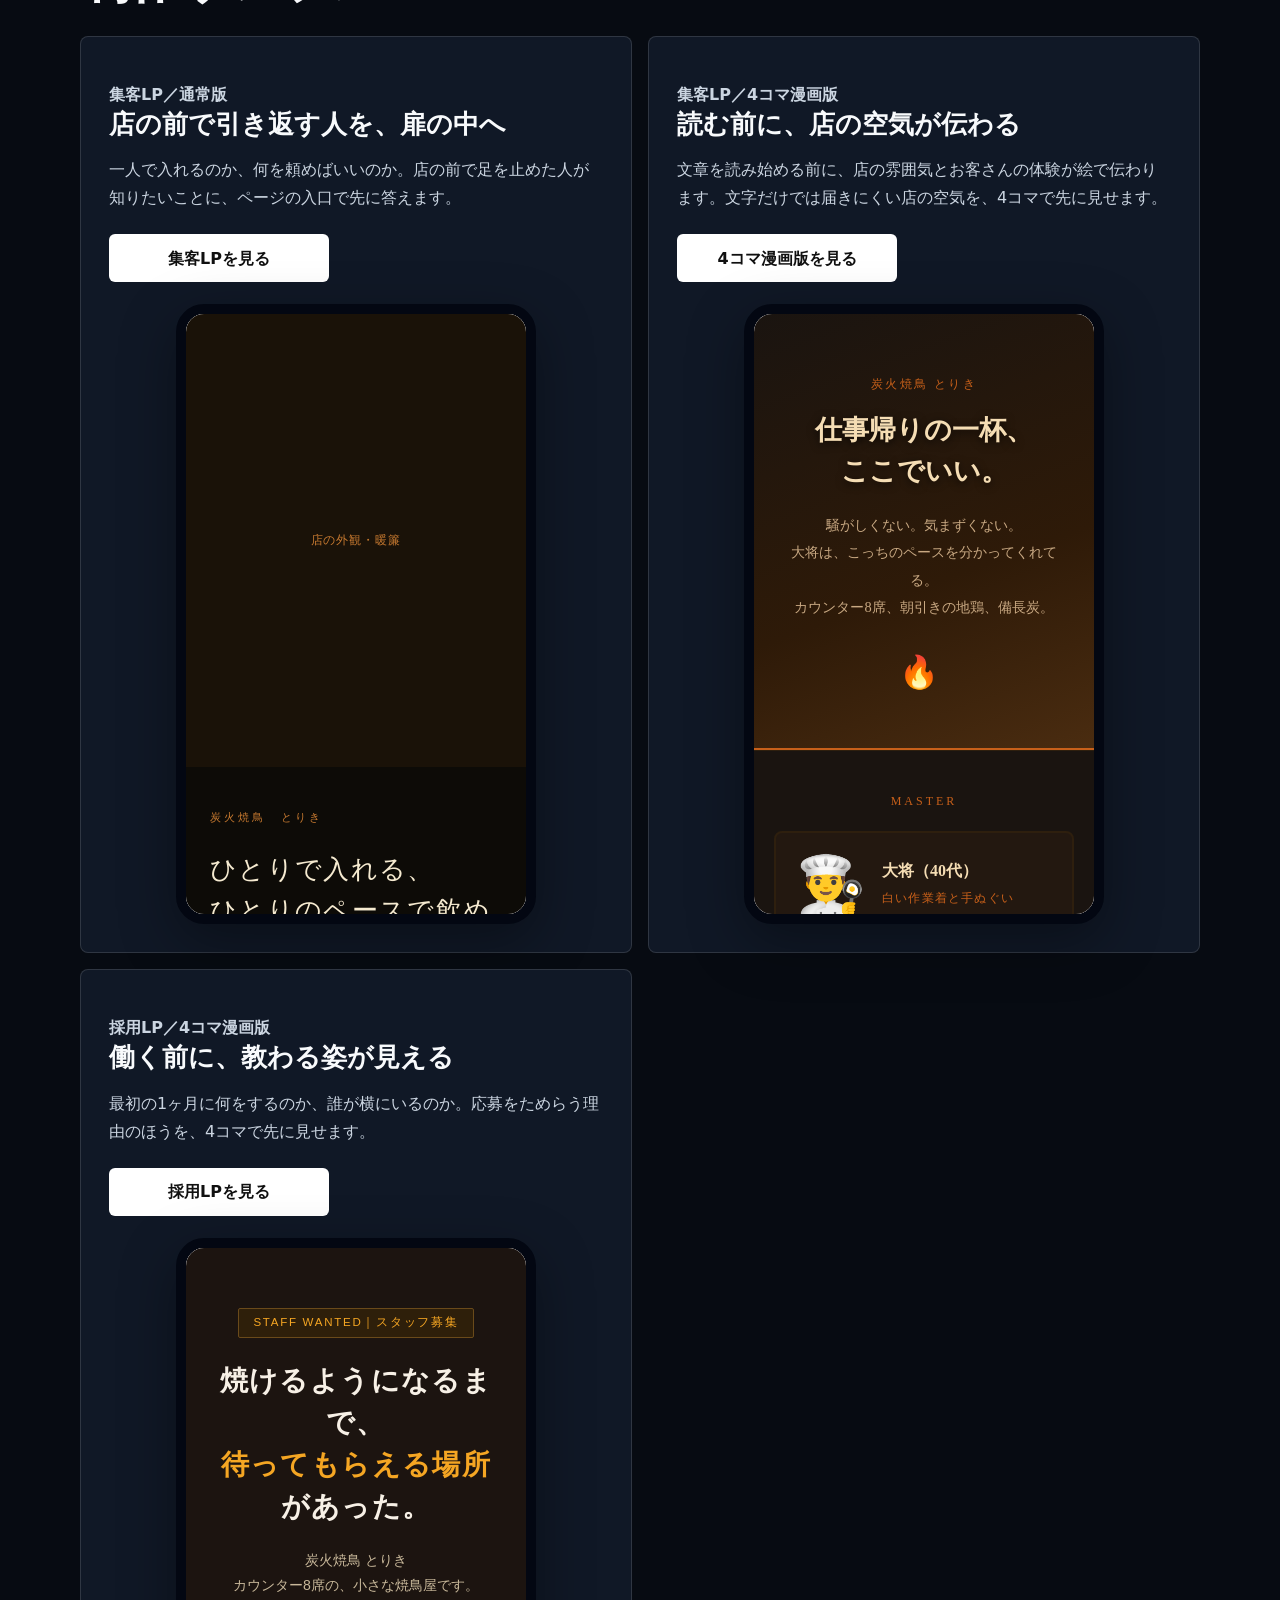
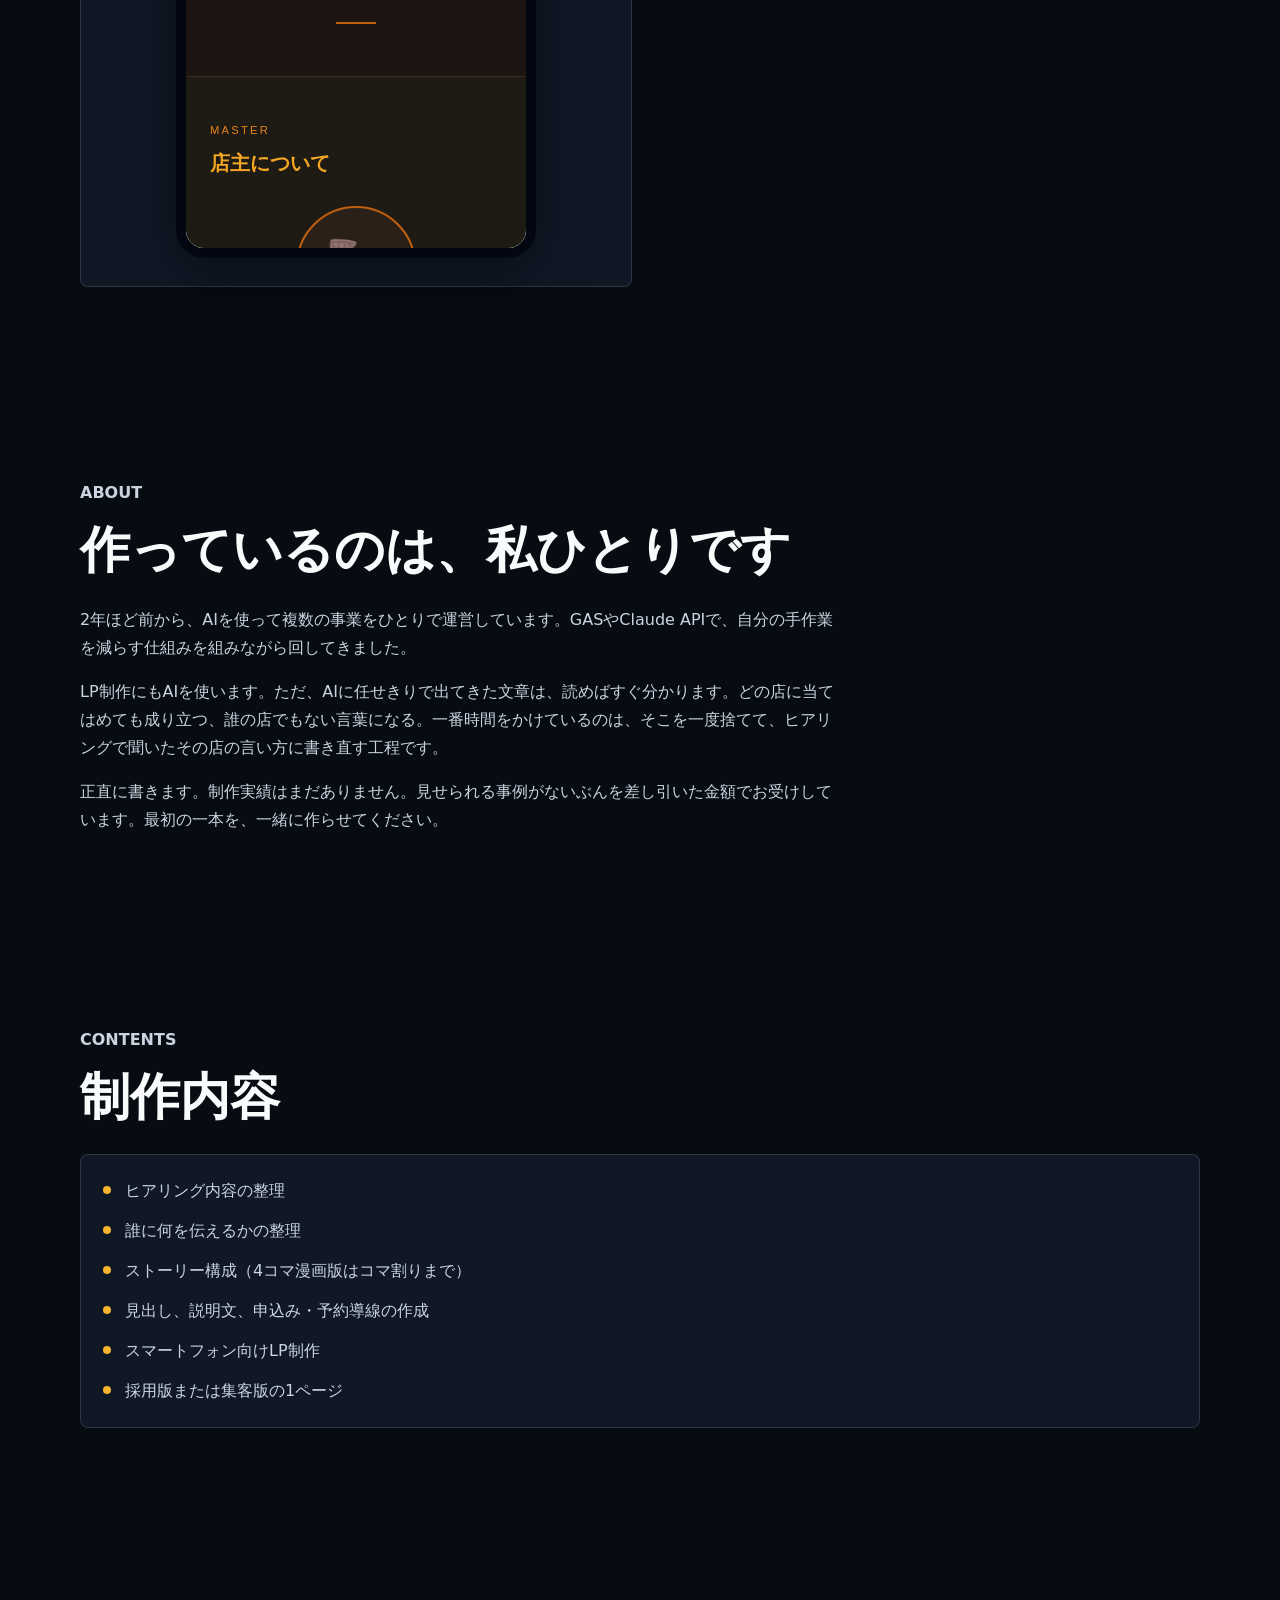
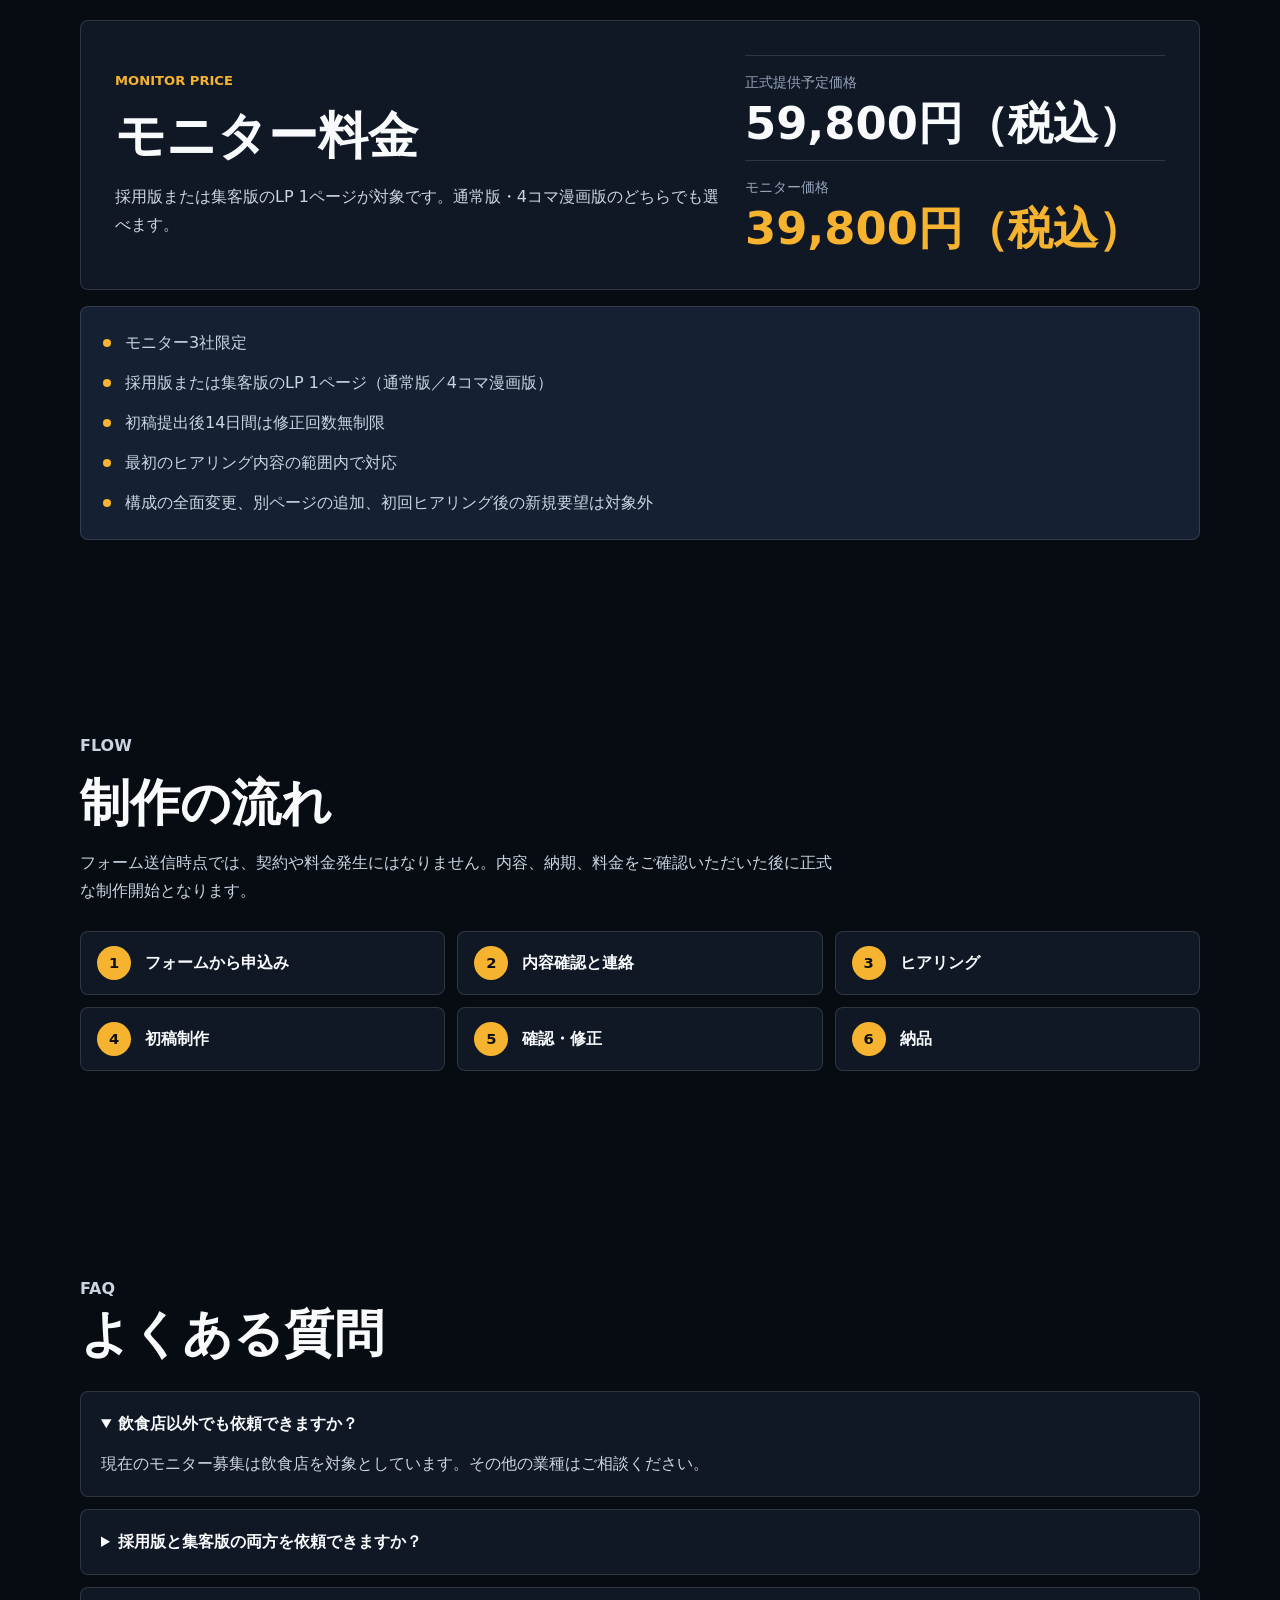
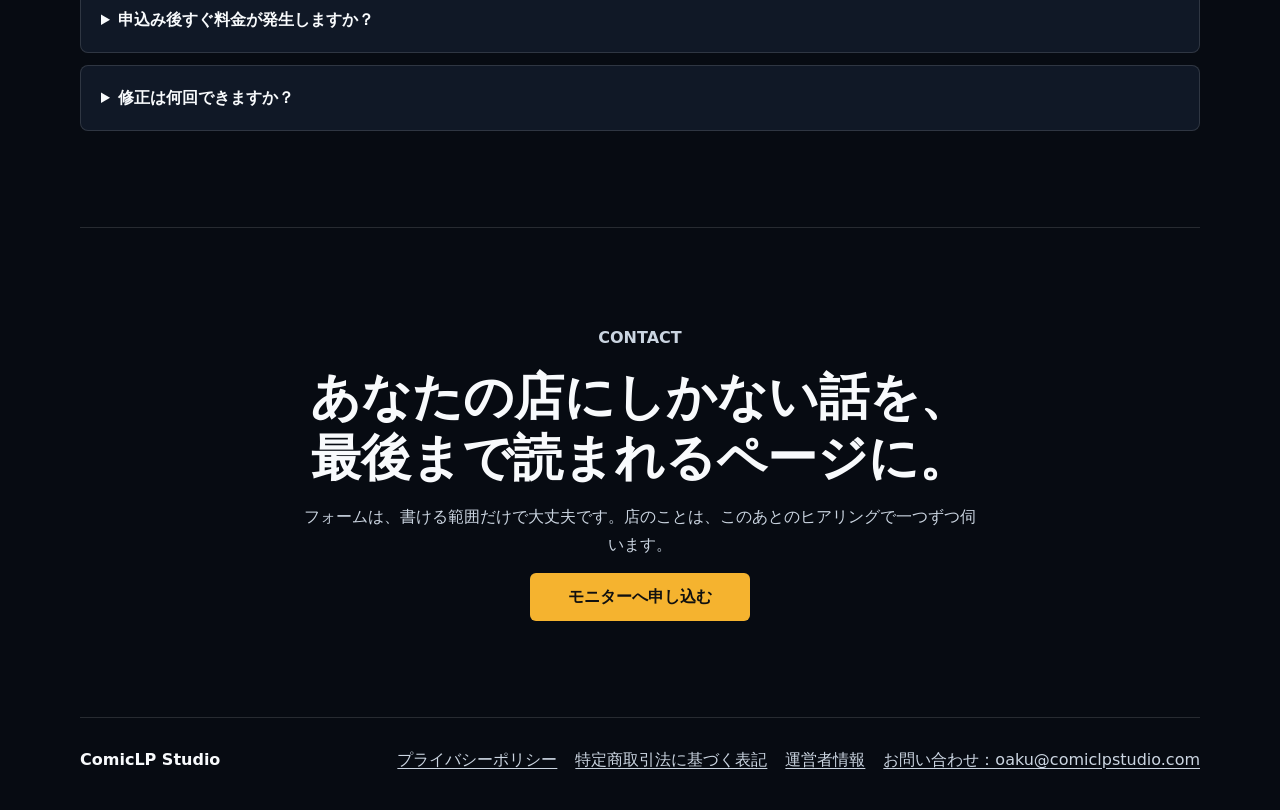
==== commit 70b7db6d: "Add the recruit 4-koma sample and link it from the monitor page Source is Downloads/lp.zip, already " ====
--- a/monitor/index.html
+++ b/monitor/index.html
@@ -108,6 +108,20 @@
             <iframe src="../samples/manga/" title="4コマ漫画版LPサンプル" loading="lazy">プレビューを表示できない環境です。上の「4コマ漫画版を見る」からご覧ください。</iframe>
           </div>
         </article>
+
+        <article class="sample-card">
+          <div class="sample-copy">
+            <p class="sample-type">採用LP／4コマ漫画版</p>
+            <h3>働く前に、教わる姿が見える</h3>
+            <p>
+              最初の1ヶ月に何をするのか、誰が横にいるのか。応募をためらう理由のほうを、4コマで先に見せます。
+            </p>
+            <a class="button secondary" href="../samples/recruit-manga/">採用LPを見る</a>
+          </div>
+          <div class="phone-frame" aria-label="採用LP（4コマ漫画版）のスマホプレビュー">
+            <iframe src="../samples/recruit-manga/" title="採用LP（4コマ漫画版）サンプル" loading="lazy">プレビューを表示できない環境です。上の「採用LPを見る」からご覧ください。</iframe>
+          </div>
+        </article>
       </div>
     </section>
 
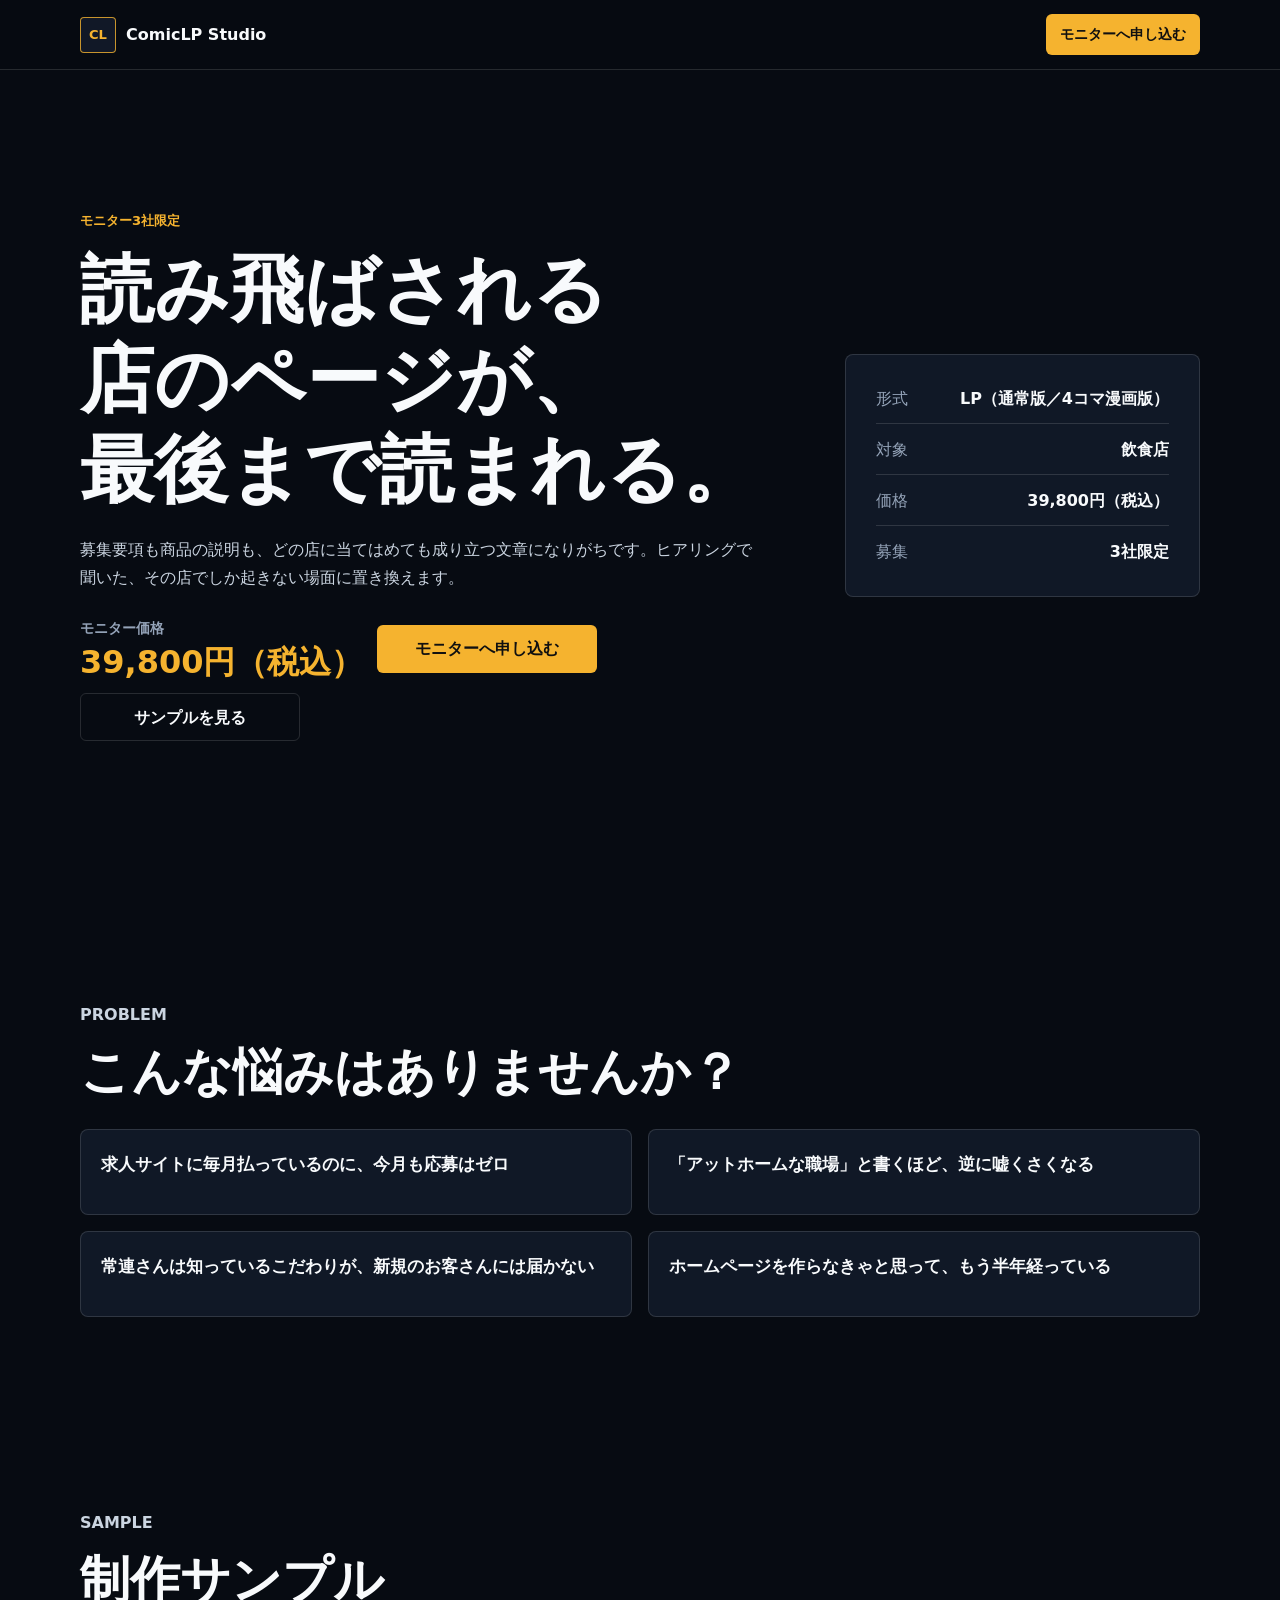
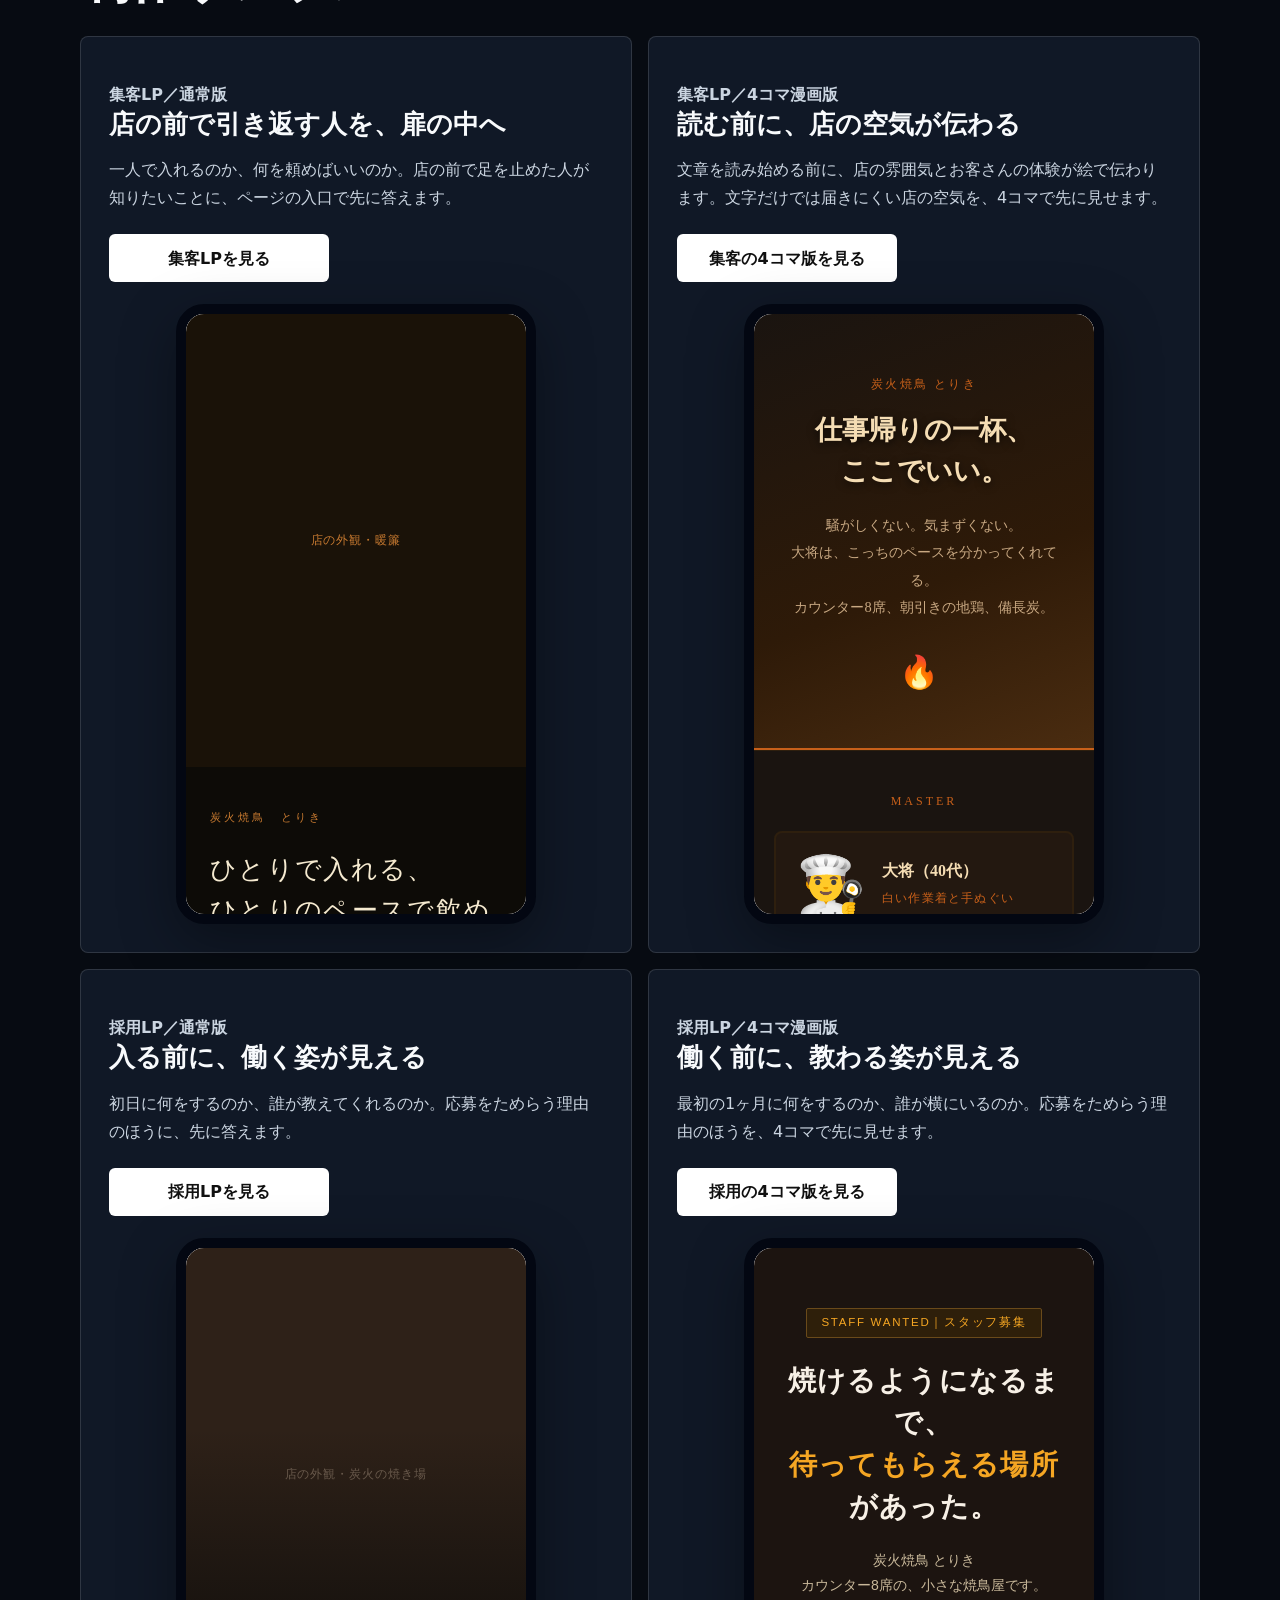
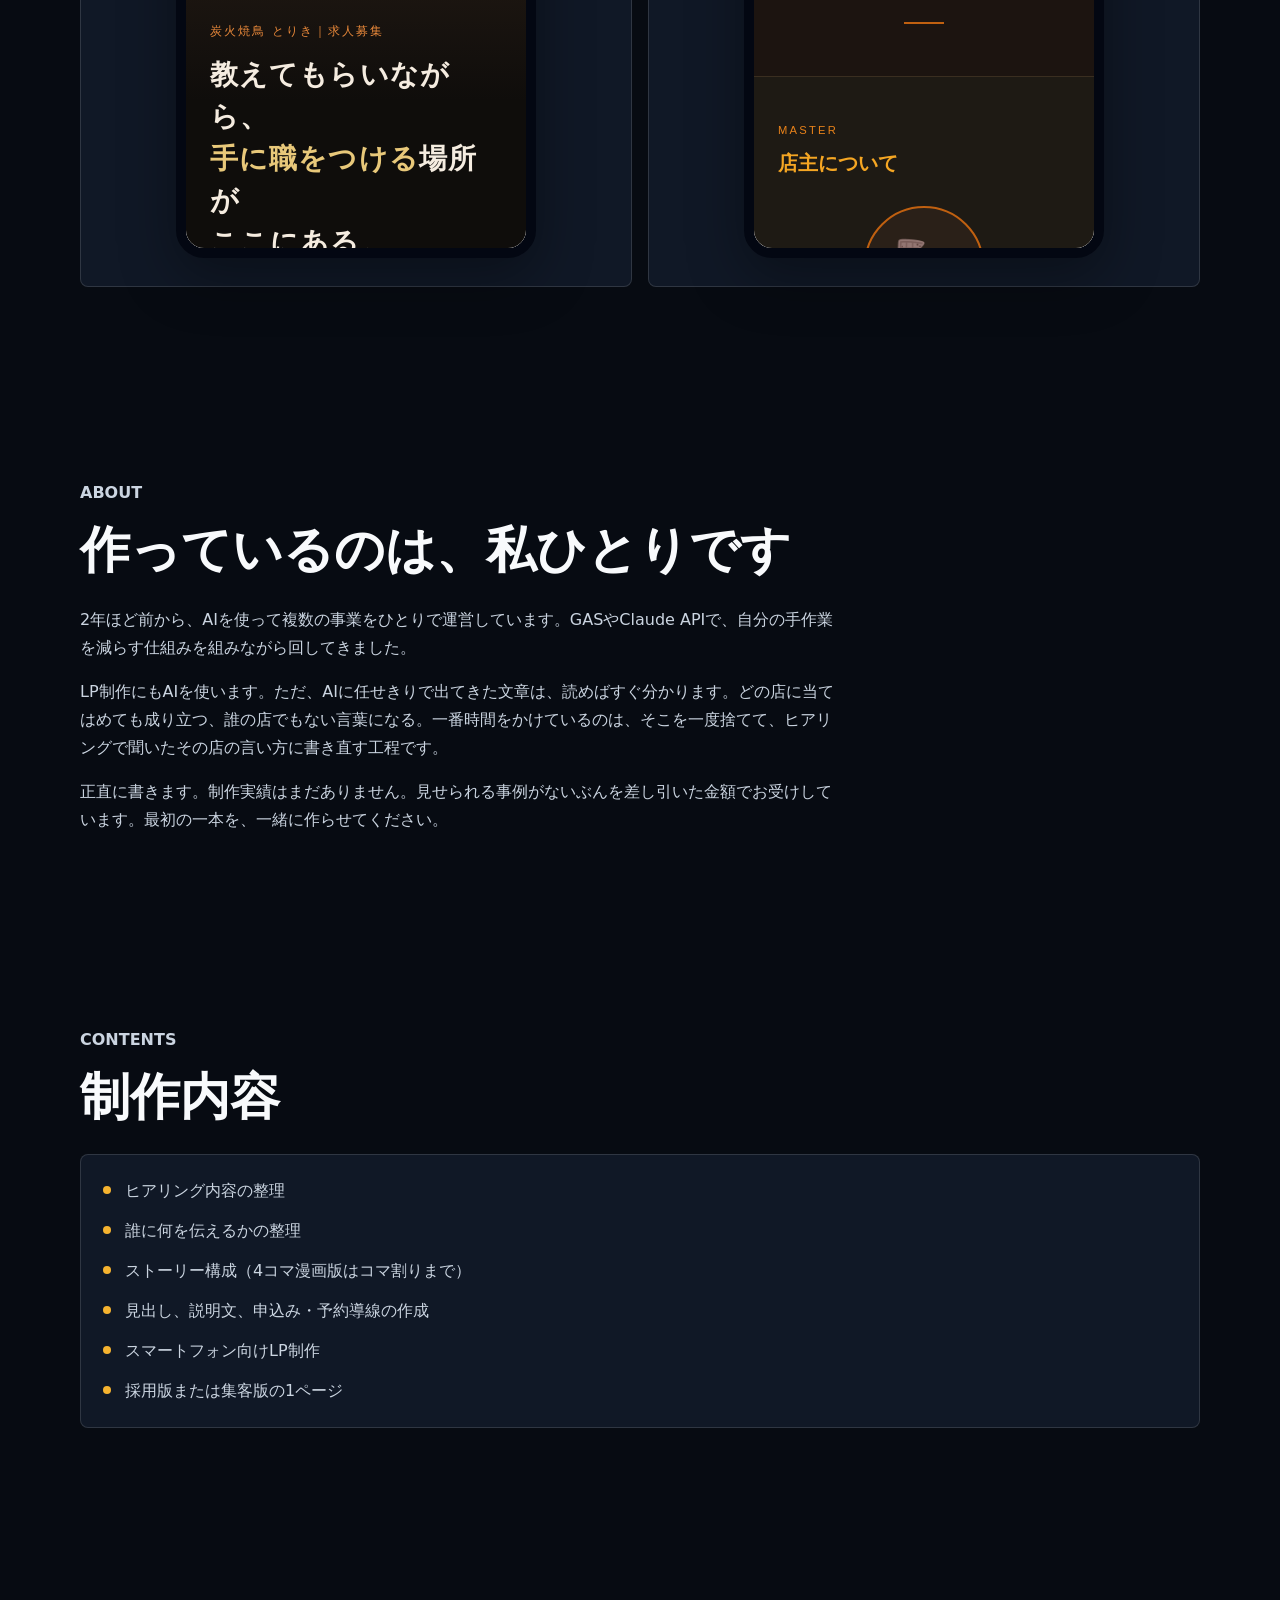
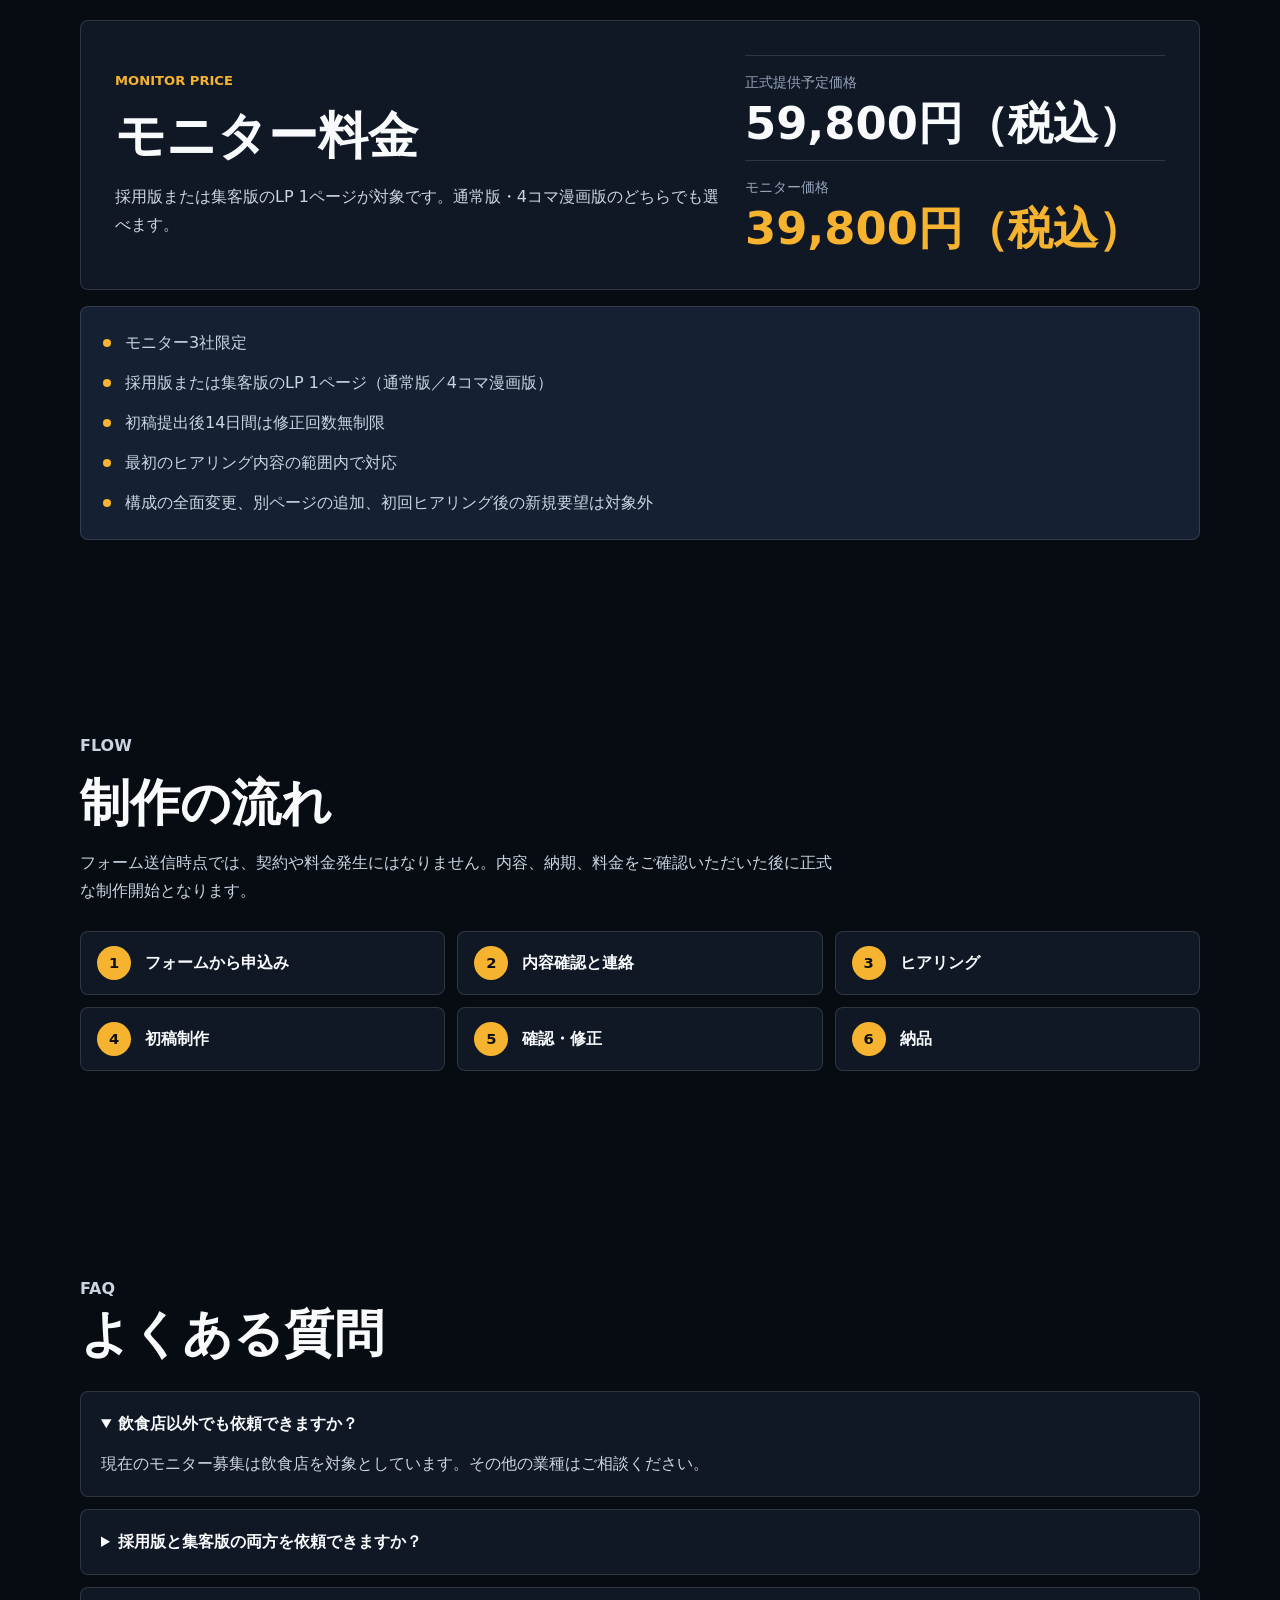
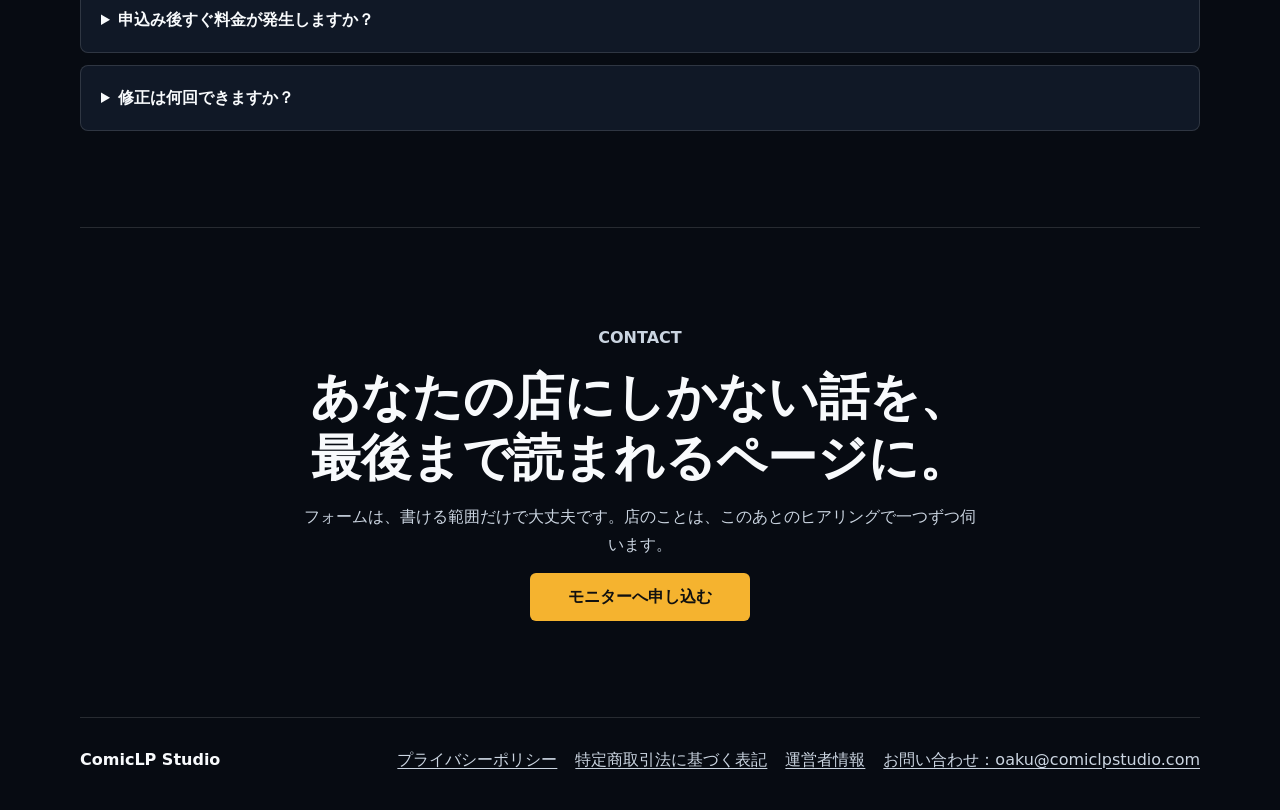
==== commit ccb40e29: "Add the recruit normal-format sample, completing the four-sample set Source is Downloads/lp (2).html" ====
--- a/monitor/index.html
+++ b/monitor/index.html
@@ -102,10 +102,24 @@
             <p>
               文章を読み始める前に、店の雰囲気とお客さんの体験が絵で伝わります。文字だけでは届きにくい店の空気を、4コマで先に見せます。
             </p>
-            <a class="button secondary" href="../samples/manga/">4コマ漫画版を見る</a>
+            <a class="button secondary" href="../samples/manga/">集客の4コマ版を見る</a>
           </div>
           <div class="phone-frame" aria-label="4コマ漫画版LPのスマホプレビュー">
-            <iframe src="../samples/manga/" title="4コマ漫画版LPサンプル" loading="lazy">プレビューを表示できない環境です。上の「4コマ漫画版を見る」からご覧ください。</iframe>
+            <iframe src="../samples/manga/" title="4コマ漫画版LPサンプル" loading="lazy">プレビューを表示できない環境です。上の「集客の4コマ版を見る」からご覧ください。</iframe>
+          </div>
+        </article>
+
+        <article class="sample-card">
+          <div class="sample-copy">
+            <p class="sample-type">採用LP／通常版</p>
+            <h3>入る前に、働く姿が見える</h3>
+            <p>
+              初日に何をするのか、誰が教えてくれるのか。応募をためらう理由のほうに、先に答えます。
+            </p>
+            <a class="button secondary" href="../samples/recruit/">採用LPを見る</a>
+          </div>
+          <div class="phone-frame" aria-label="採用LP（通常版）のスマホプレビュー">
+            <iframe src="../samples/recruit/" title="採用LP（通常版）サンプル" loading="lazy">プレビューを表示できない環境です。上の「採用LPを見る」からご覧ください。</iframe>
           </div>
         </article>
 
@@ -116,10 +130,10 @@
             <p>
               最初の1ヶ月に何をするのか、誰が横にいるのか。応募をためらう理由のほうを、4コマで先に見せます。
             </p>
-            <a class="button secondary" href="../samples/recruit-manga/">採用LPを見る</a>
+            <a class="button secondary" href="../samples/recruit-manga/">採用の4コマ版を見る</a>
           </div>
           <div class="phone-frame" aria-label="採用LP（4コマ漫画版）のスマホプレビュー">
-            <iframe src="../samples/recruit-manga/" title="採用LP（4コマ漫画版）サンプル" loading="lazy">プレビューを表示できない環境です。上の「採用LPを見る」からご覧ください。</iframe>
+            <iframe src="../samples/recruit-manga/" title="採用LP（4コマ漫画版）サンプル" loading="lazy">プレビューを表示できない環境です。上の「採用の4コマ版を見る」からご覧ください。</iframe>
           </div>
         </article>
       </div>
